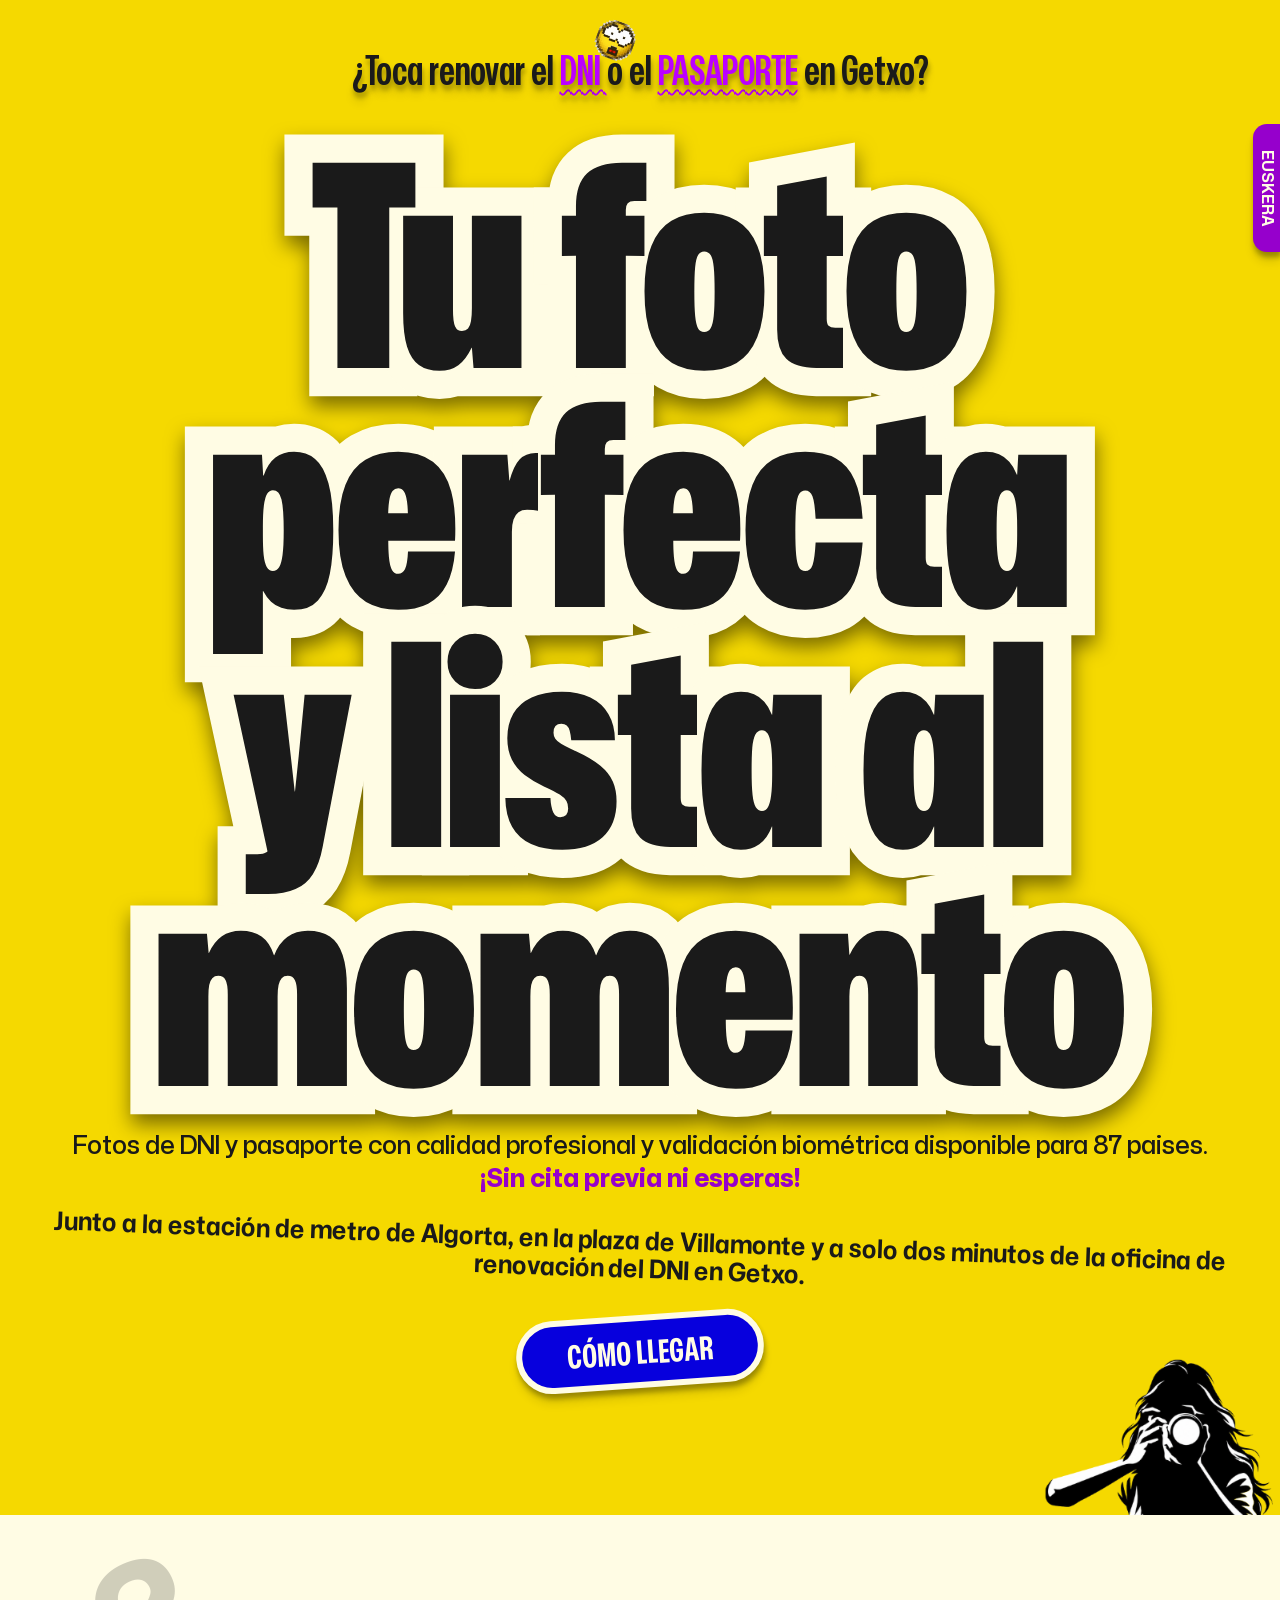
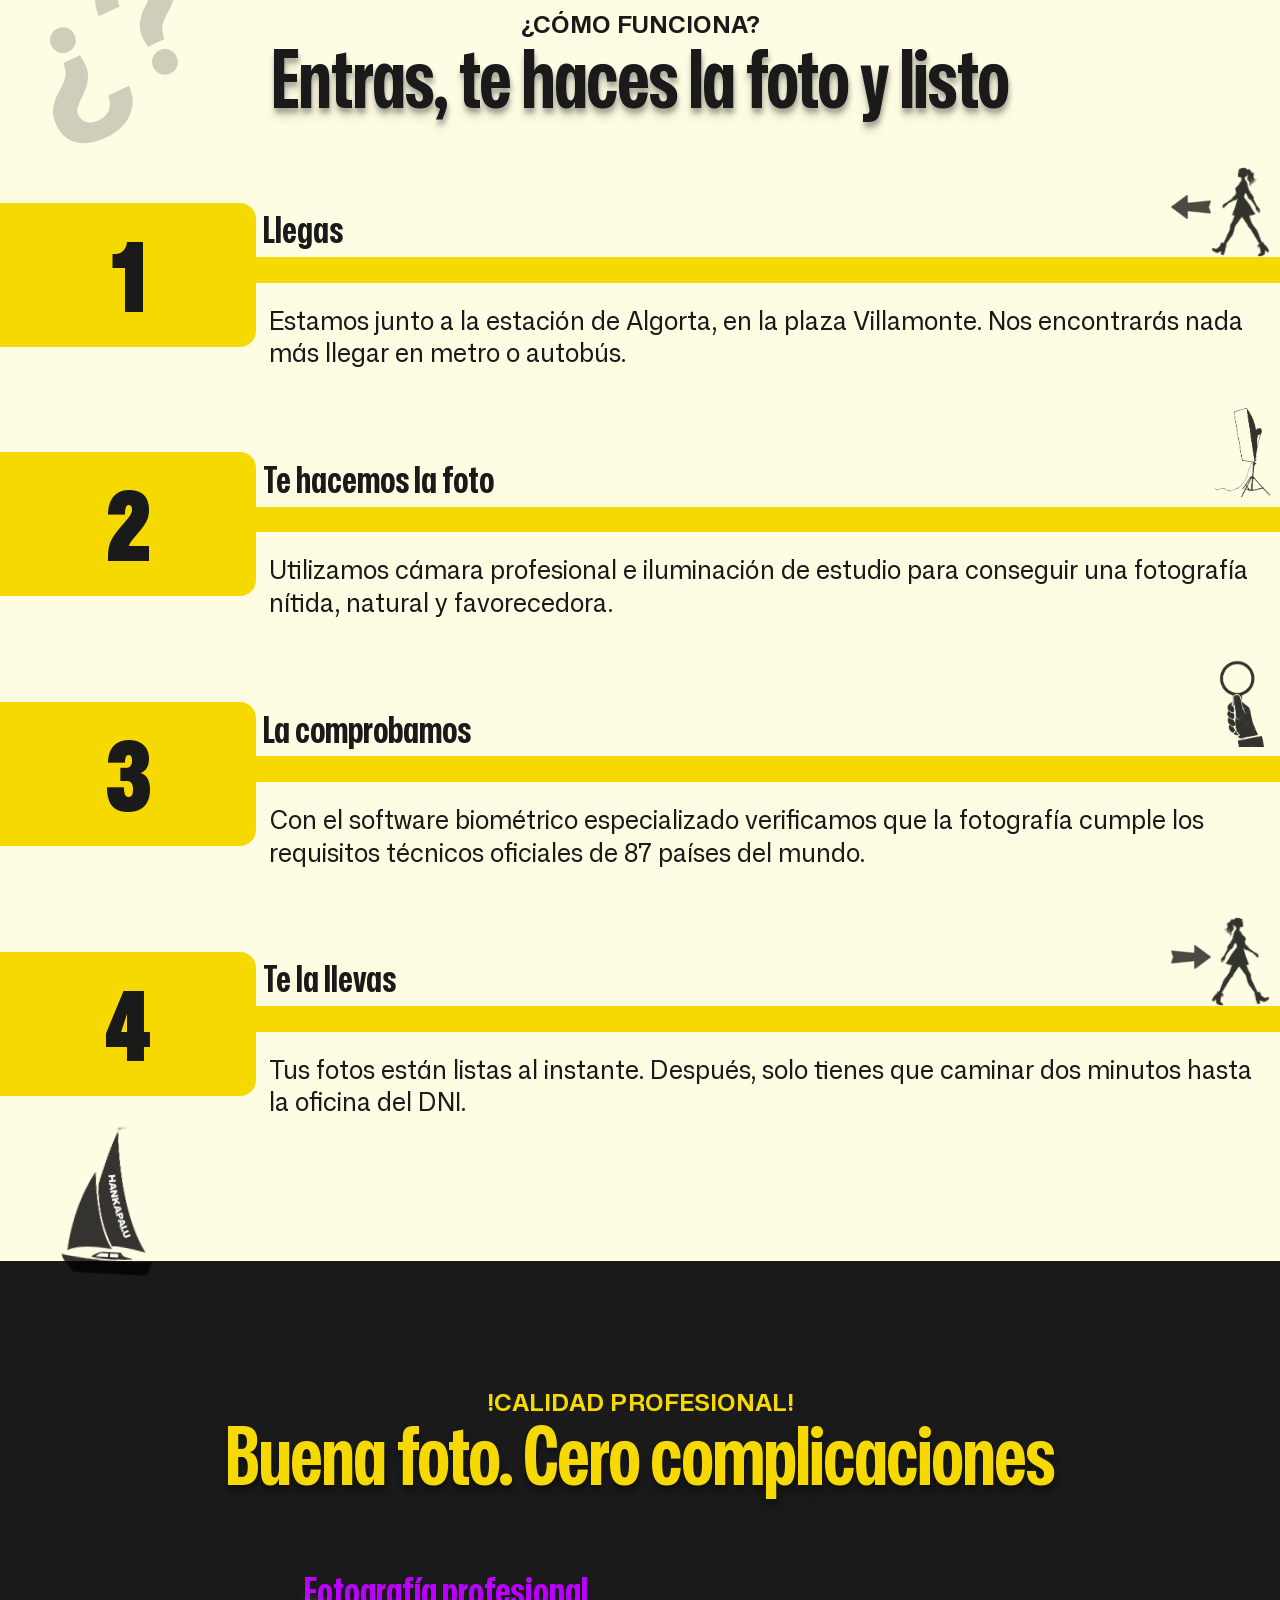
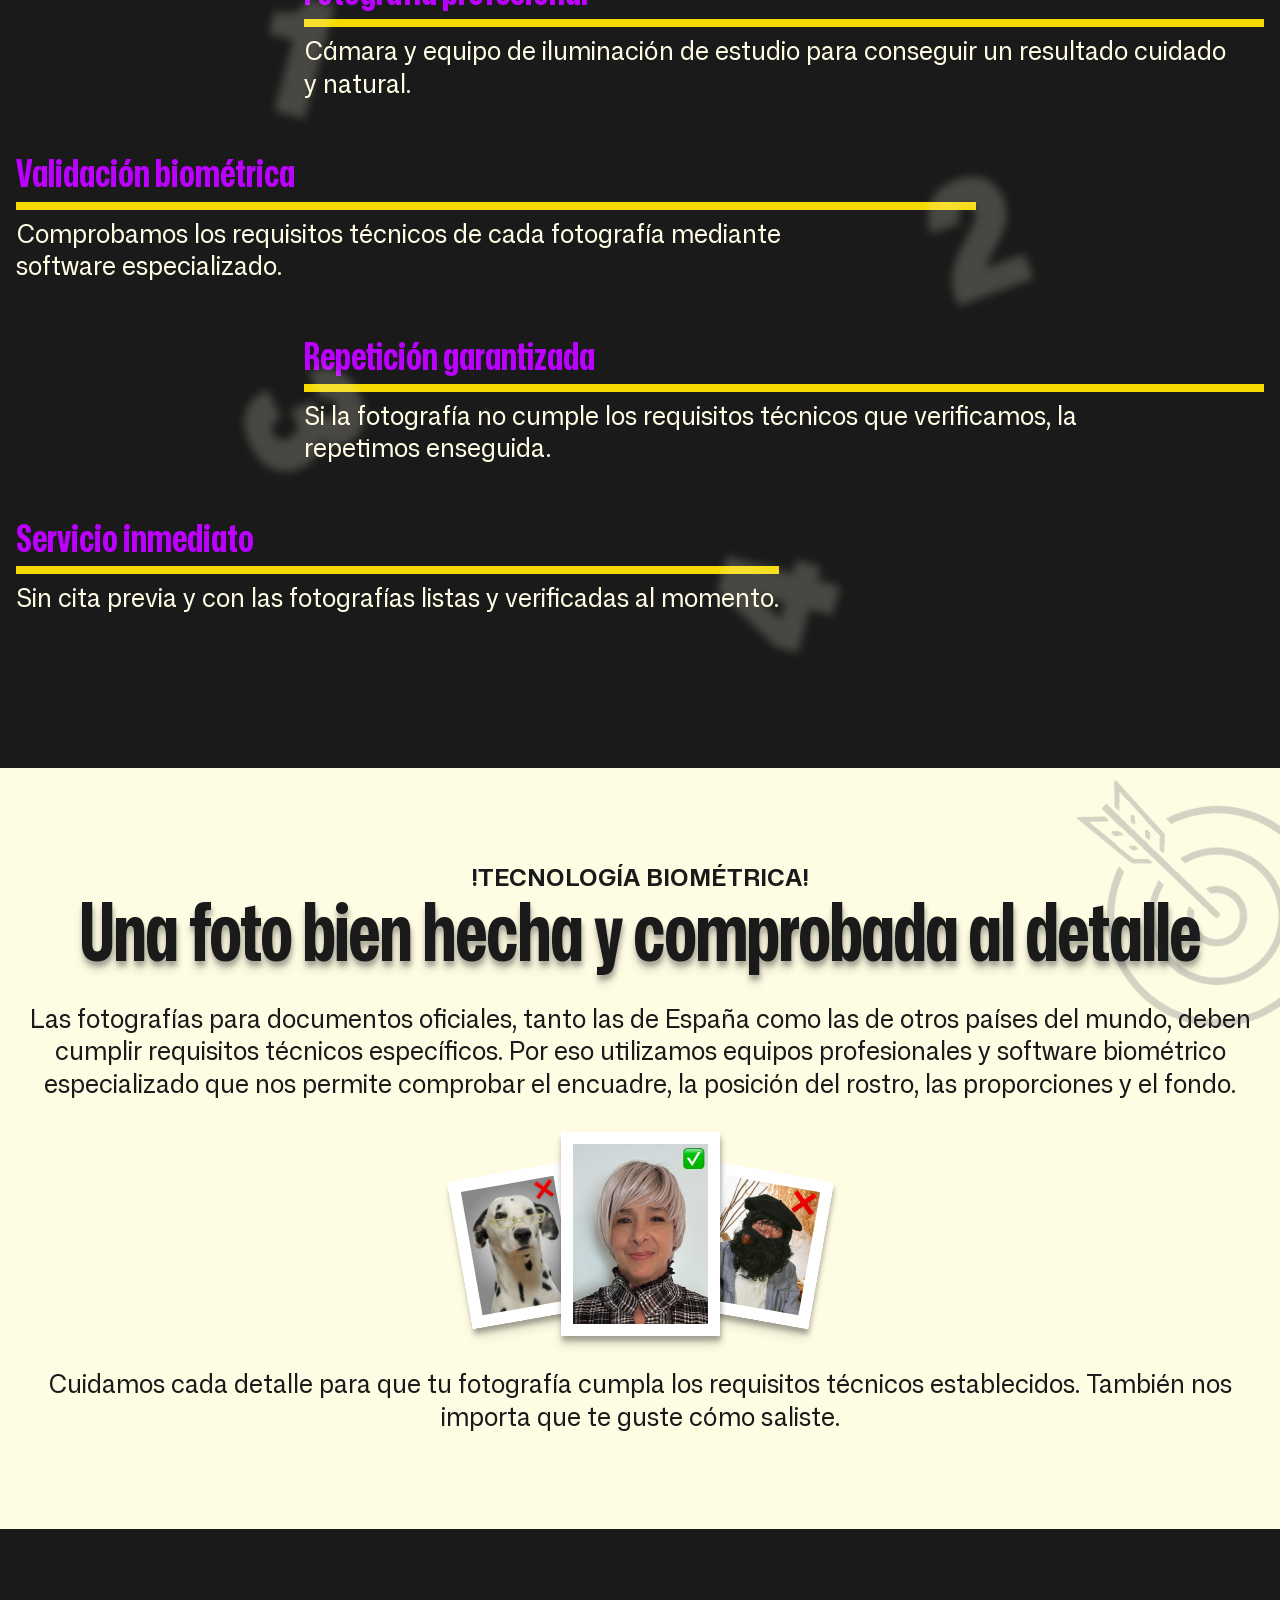
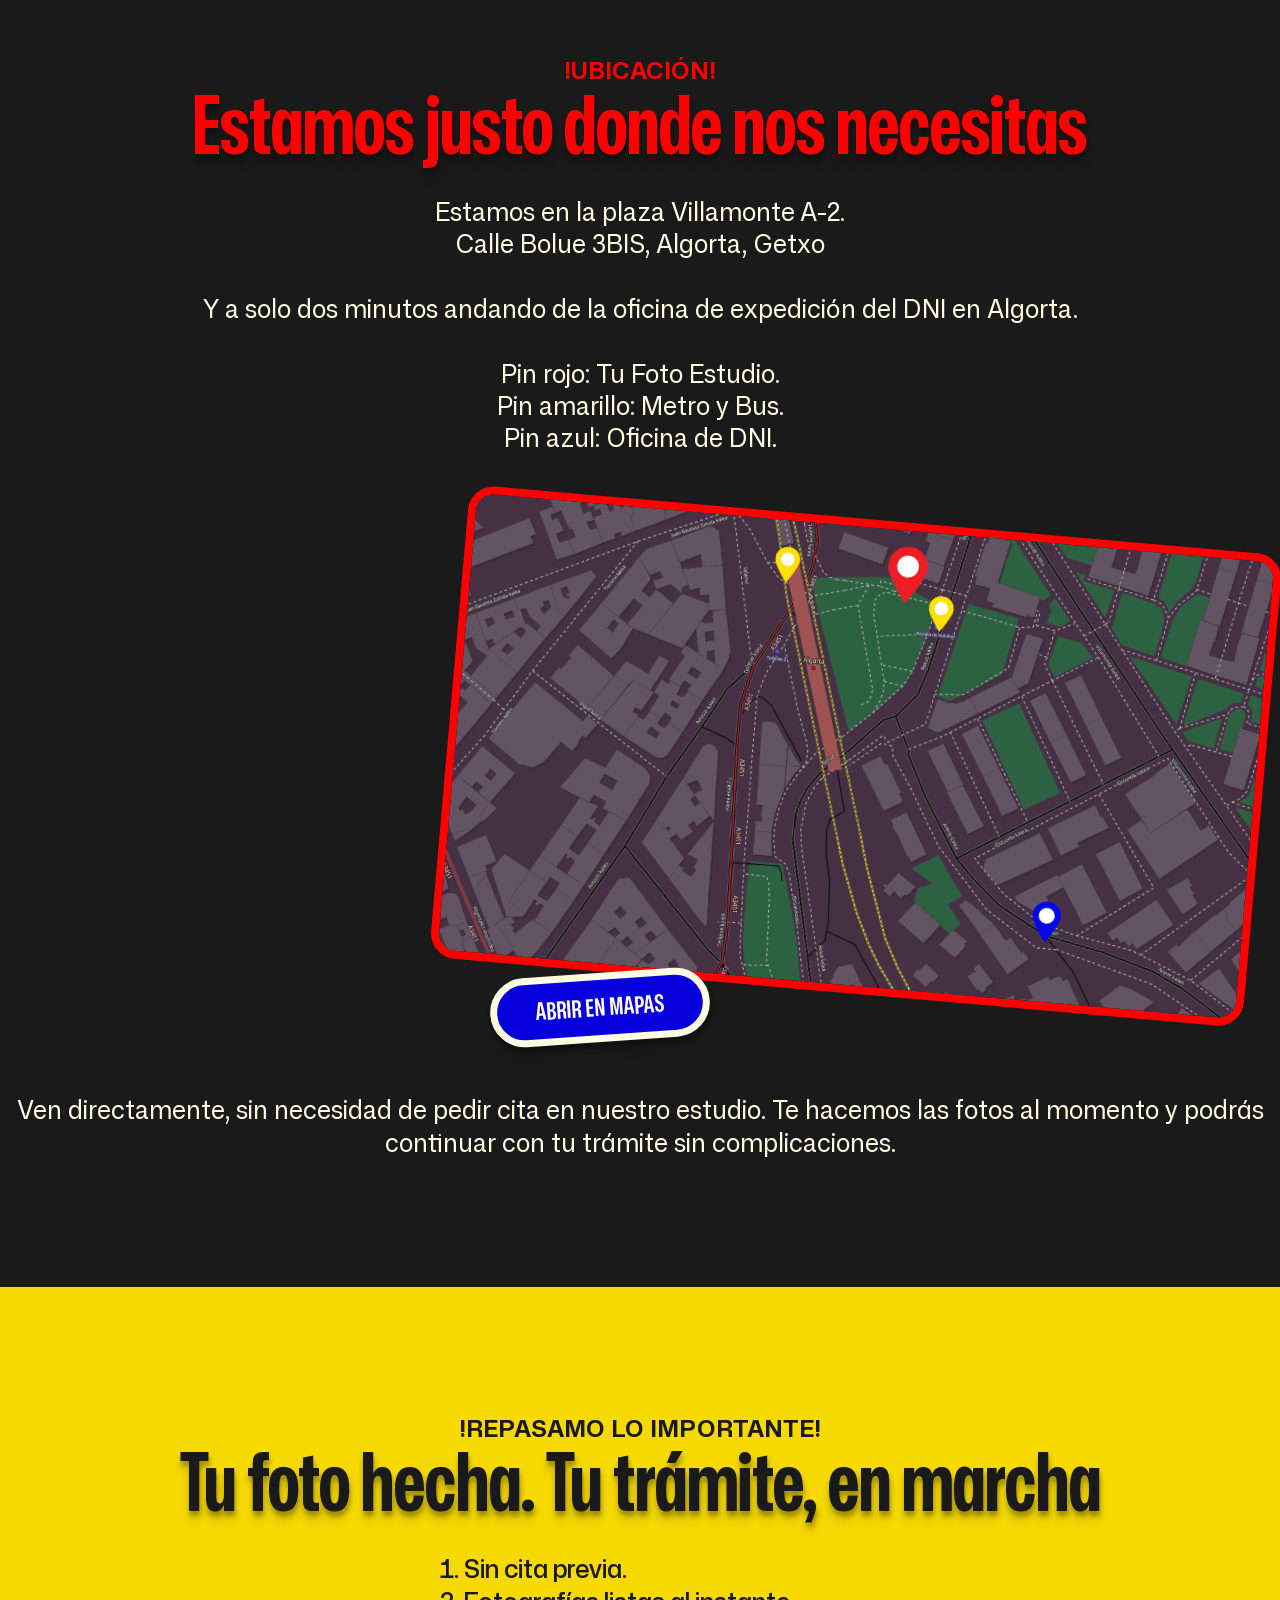
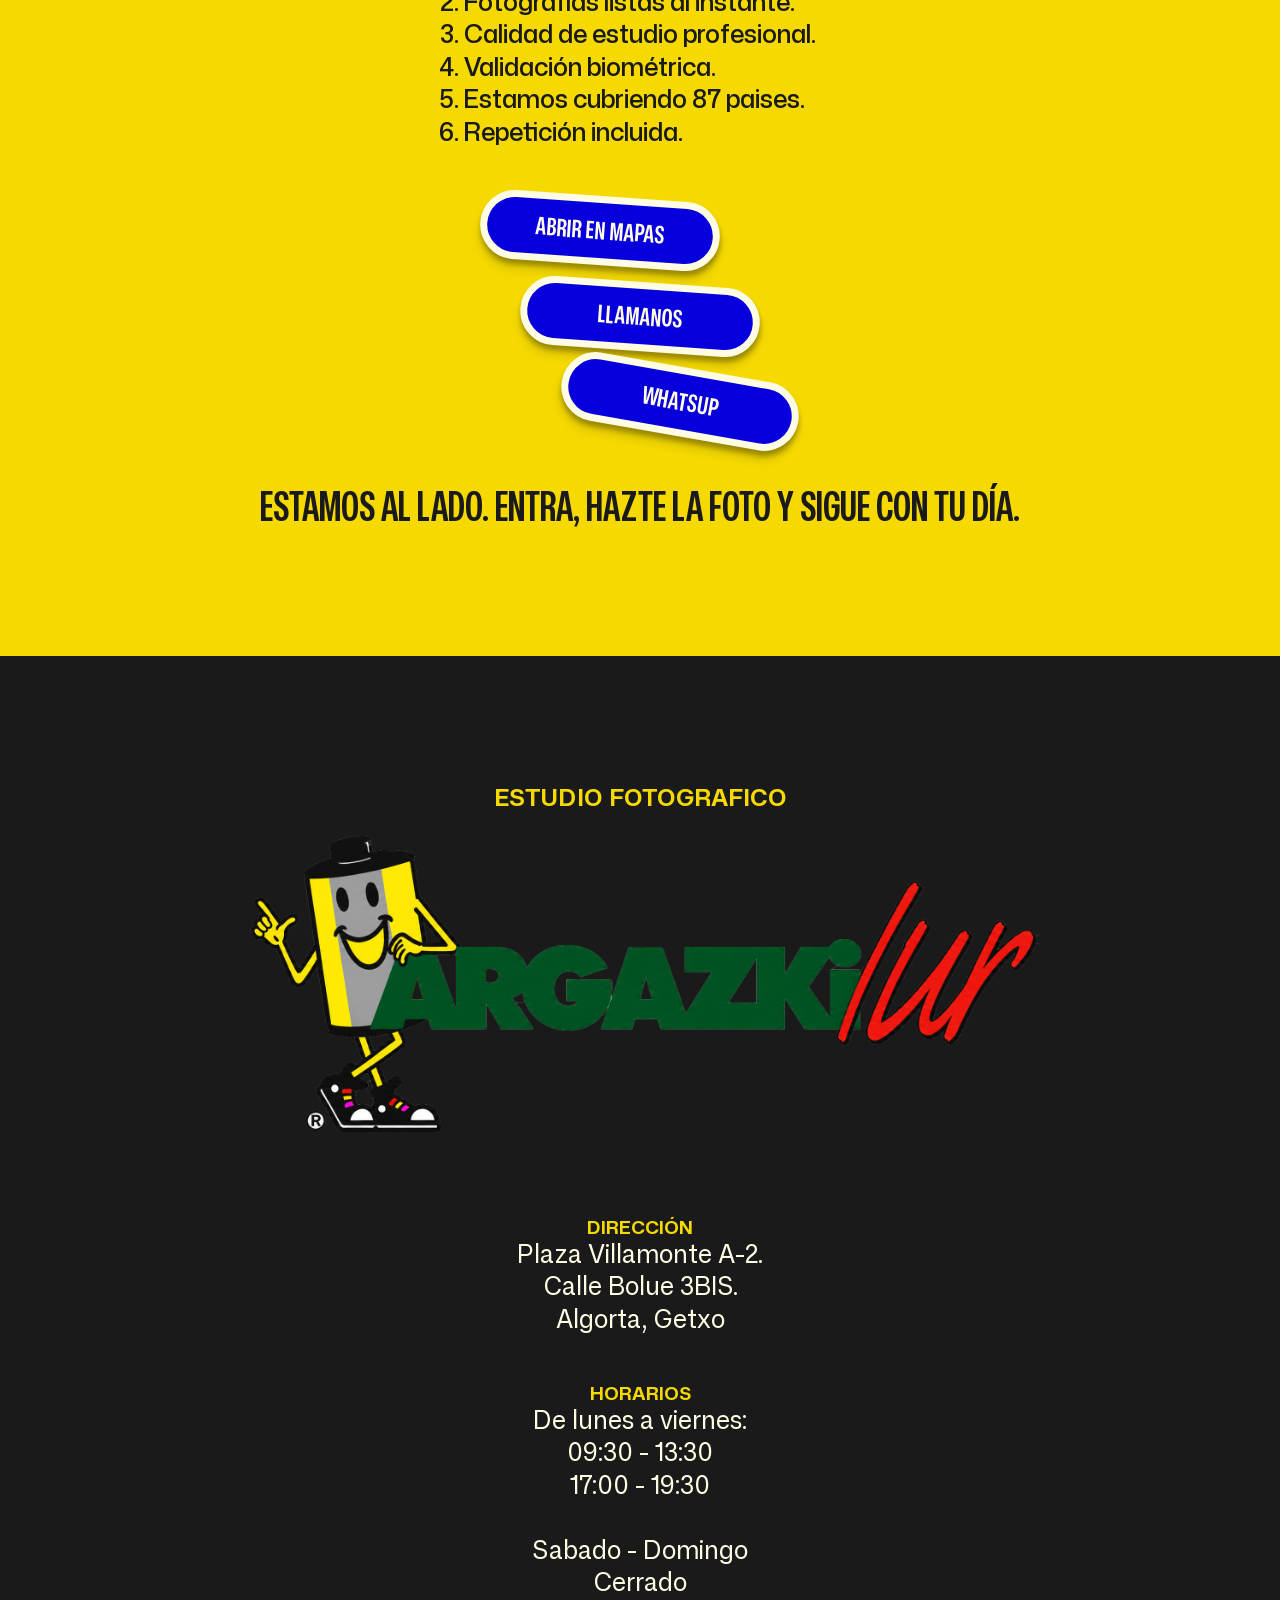
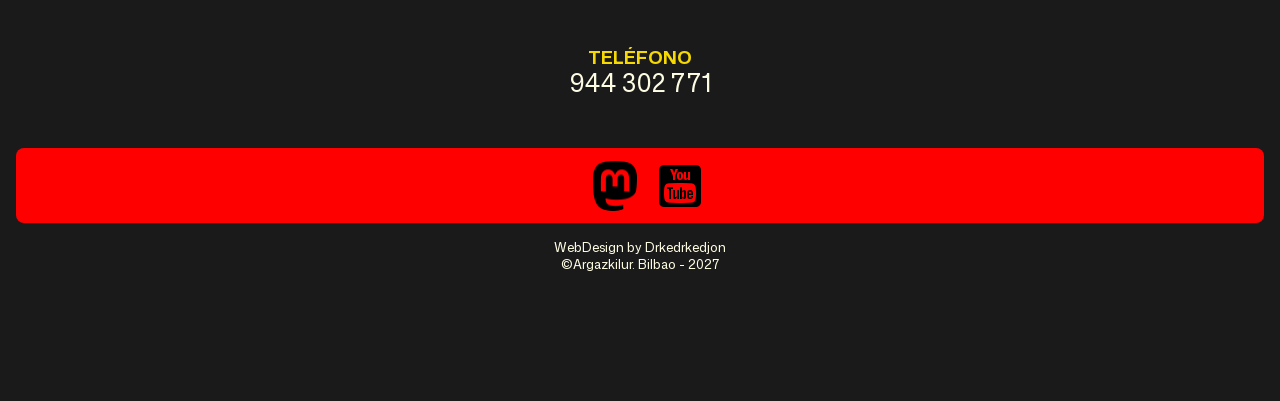
==== index.html @ 49a7636e "Finished mobile version, no to images" ====
<!doctype html>
<html lang="es">
  <head>
    <meta charset="UTF-8" />
    <meta
      name="viewport"
      content="width=device-width, initial-scale=1.0"
    />
    <title>
      ¿Toca renovar el DNI o el pasaporte en Getxo? Fotos de calidad profesional
      y validacion biométrica para mas de 70 paises en el estudio Argazkilur en
      la plaza de Villamonte, Algorta.
    </title>
    <link
      rel="stylesheet"
      href="./styles/styles.css"
    />
    <link
      rel="preload"
      href="./assets/fonts/MonaSansVF[wdth,wght,opsz,ital].woff2"
      as="font"
      type="font/woff2"
      crossorigin
    />
  </head>
  <body>
    <main>
      <section class="hero">
        <img
          class="hero-fotograf"
          src="./assets/images/fotografa.png"
          alt=""
        />
        <p class="hero-pretitle">
          ¿Toca renovar el
          <span
            >DNI
            <img
              src="./assets/images/emoji-transparent.gif"
              class="emoji-transparent"
              alt=""
          /></span>
          o el <span>PASAPORTE</span> en Getxo?
        </p>
        <span class="hero-lang">Euskera</span>
        <h1 class="hero-title">Tu foto perfecta y lista al momento</h1>
        <p class="hero-subtitle">
          Fotos de DNI y pasaporte con calidad profesional y validación
          biométrica disponible para 87 paises. <br />
          <span>¡Sin cita previa ni esperas! </span>
        </p>
        <p class="hero-ubicacion">
          Junto a la estación de metro de Algorta, en la plaza de Villamonte y a
          solo dos minutos de la oficina de renovación del DNI en Getxo.
        </p>
        <button class="hero-call">CÓMO LLEGAR</button>
      </section>

      <section class="como-funciona">
        <span class="bckg-img">¿?</span>
        <h2>¿CÓMO FUNCIONA?</h2>
        <span class="pitch">Entras, te haces la foto y listo</span>
        <div class="como-funciona-card">
          <div class="cfc-fondo-amarillo"></div>
          <span class="cfc-number">1</span>
          <div class="upper-title">
            <h3 class="cfc-title">Llegas</h3>
            <div class="cfc-image-container">
              <img
                loading="lazy"
                src="./assets/images/arrow-in.png"
                alt=""
                class="cfc-sombra-1"
              />
              <img
                loading="lazy"
                src="./assets/images/wolk-in.png"
                alt=""
                class="cfc-sombra-2"
              />
            </div>
          </div>
          <div class="barra-horisontal"></div>
          <p class="cfc-parafo">
            Estamos junto a la estación de Algorta, en la plaza Villamonte. Nos
            encontrarás nada más llegar en metro o autobús.
          </p>
        </div>
        <div class="como-funciona-card">
          <div class="cfc-fondo-amarillo"></div>
          <span class="cfc-number">2</span>
          <div class="upper-title">
            <h3 class="cfc-title">Te hacemos la foto</h3>

            <img
              loading="lazy"
              src="./assets/images/flash.png"
              alt=""
              class="cfc-sombra-2"
            />
          </div>
          <div class="barra-horisontal"></div>
          <p class="cfc-parafo">
            Utilizamos cámara profesional e iluminación de estudio para
            conseguir una fotografía nítida, natural y favorecedora.
          </p>
        </div>
        <div class="como-funciona-card">
          <div class="cfc-fondo-amarillo"></div>
          <span class="cfc-number">3</span>
          <div class="upper-title">
            <h3 class="cfc-title">La comprobamos</h3>

            <img
              loading="lazy"
              src="./assets/images/lupa.png"
              alt=""
              class="cfc-sombra-2"
            />
          </div>
          <div class="barra-horisontal"></div>
          <p class="cfc-parafo">
            Con el software biométrico especializado verificamos que la
            fotografía cumple los requisitos técnicos oficiales de 87 países del
            mundo.
          </p>
        </div>
        <div class="como-funciona-card">
          <div class="cfc-fondo-amarillo"></div>
          <span class="cfc-number">4</span>
          <div class="upper-title">
            <h3 class="cfc-title">Te la llevas</h3>
            <div class="cfc-image-container">
              <img
                loading="lazy"
                src="./assets/images/arrow-out.png"
                alt=""
                class="cfc-sombra-1"
              />
              <img
                loading="lazy"
                src="./assets/images/wolk-out.png"
                alt=""
                class="cfc-sombra-2"
              />
            </div>
          </div>
          <div class="barra-horisontal"></div>
          <p class="cfc-parafo">
            Tus fotos están listas al instante. Después, solo tienes que caminar
            dos minutos hasta la oficina del DNI.
          </p>
        </div>
        <img
          loading="lazy"
          class="barco"
          src="./assets/images/barco-hankapalu.png"
          alt=""
        />
      </section>

      <section class="calidad-pro">
        <h2>!CALIDAD PROFESIONAL!</h2>
        <span class="pitch">Buena foto. Cero complicaciones</span>
        <div class="calidad-card uno">
          <span class="calidad-card-number uno">1</span>
          <h3>Fotografía profesional</h3>
          <div class="linea-amarilla"></div>
          <p>
            Cámara y equipo de iluminación de estudio para conseguir un
            resultado cuidado y natural.
          </p>
        </div>
        <div class="calidad-card dos">
          <span class="calidad-card-number dos">2</span>
          <h3>Validación biométrica</h3>
          <div class="linea-amarilla"></div>
          <p>
            Comprobamos los requisitos técnicos de cada fotografía mediante
            software especializado.
          </p>
        </div>
        <div class="calidad-card tres">
          <span class="calidad-card-number tres">3</span>
          <h3>Repetición garantizada</h3>
          <div class="linea-amarilla"></div>
          <p>
            Si la fotografía no cumple los requisitos técnicos que verificamos,
            la repetimos enseguida.
          </p>
        </div>
        <div class="calidad-card cuatro">
          <span class="calidad-card-number cuatro">4</span>
          <h3>Servicio inmediato</h3>
          <div class="linea-amarilla"></div>
          <p>
            Sin cita previa y con las fotografías listas y verificadas al
            momento.
          </p>
        </div>
      </section>

      <section class="biometria">
        <img
          loading="lazy"
          src="./assets/images/diana.png"
          alt=""
          class="diana"
        />
        <h2>!TECNOLOGÍA BIOMÉTRICA!</h2>
        <span class="pitch">Una foto bien hecha y comprobada al detalle</span>
        <p>
          Las fotografías para documentos oficiales, tanto las de España como
          las de otros países del mundo, deben cumplir requisitos técnicos
          específicos. Por eso utilizamos equipos profesionales y software
          biométrico especializado que nos permite comprobar el encuadre, la
          posición del rostro, las proporciones y el fondo.
        </p>
        <div class="images">
          <img
            loading="lazy"
            src="./assets/images/zur-verdad.jpg"
            alt=""
            class="zur"
          />
          <img
            loading="lazy"
            src="./assets/images/popo.jpg"
            alt=""
            class="popo"
          />
          <img
            loading="lazy"
            src="./assets/images/olentzero.jpg"
            alt=""
            class="olentzero"
          />
        </div>
        <p>
          Cuidamos cada detalle para que tu fotografía cumpla los requisitos
          técnicos establecidos. También nos importa que te guste cómo saliste.
        </p>
      </section>

      <section class="ubicacion">
        <img
          loading="lazy"
          src="./assets/images/pin-mapa.png"
          alt=""
          class="pin-mapa"
        />
        <h2>!UBICACIÓN!</h2>
        <span class="pitch">Estamos justo donde nos necesitas</span>
        <p>
          Estamos en la plaza Villamonte&nbsp;A-2. <br />
          Calle Bolue 3BIS, Algorta, Getxo <br /><br />
          Y a solo dos minutos andando de la oficina de expedición del DNI en
          Algorta.
        </p>
        <p class="pin-shit">
          Pin rojo: Tu Foto Estudio. <br />
          Pin amarillo: Metro y Bus. <br />
          Pin azul: Oficina de DNI.
        </p>
        <img
          loading="lazy"
          class="mapa-osm"
          src="./assets/images/mapa-openstreet.png"
          alt=""
        />
        <button class="action-btn-ubicacion">ABRIR EN MAPAS</button>
        <p>
          Ven directamente, sin necesidad de pedir cita en nuestro estudio. Te
          hacemos las fotos al momento y podrás continuar con tu trámite sin
          complicaciones.
        </p>
      </section>

      <section class="resume">
        <h2>!REPASAMO LO IMPORTANTE!</h2>
        <span class="pitch">Tu foto hecha. Tu trámite, en marcha</span>
        <ol class="repasamos-lista">
          <li>Sin cita previa.</li>
          <li>Fotografías listas al instante.</li>
          <li>Calidad de estudio profesional.</li>
          <li>Validación biométrica.</li>
          <li>Estamos cubriendo 87 paises.</li>
          <li>Repetición incluida.</li>
        </ol>
        <button class="action-btn-resume">ABRIR EN MAPAS</button
        ><button class="action-btn-resume">LLAMANOS</button
        ><button class="action-btn-resume">WHATSUP</button>
        <h2 class="pitch-resume">
          Estamos al lado. Entra, hazte la foto y sigue con tu día.
        </h2>
      </section>

      <footer class="footer">
        <h2>ESTUDIO FOTOGRAFICO</h2>
        <img
          loading="lazy"
          class="footer-logo"
          src="./assets/images/logo-old-new.png"
          alt=""
        />
        <h3>DIRECCIÓN</h3>
        <p>
          Plaza Villamonte A-2. <br />
          Calle Bolue 3BIS.<br />
          Algorta, Getxo
        </p>
        <h3>HORARIOS</h3>
        <p>
          De lunes a viernes:<br />
          09:30 - 13:30<br />
          17:00 - 19:30<br />
          <br />
          Sabado - Domingo<br />
          Cerrado
        </p>
        <h3>TELÉFONO</h3>
        <p>944 302 771</p>
        <div class="separator-rojo">
          <img
            loading="lazy"
            src="./assets/images/tiktok.png"
            alt=""
          />
          <img
            loading="lazy"
            src="./assets/images/mtdn.png"
            alt=""
          />
          <img
            loading="lazy"
            src="./assets/images/yt.png"
            alt=""
          />
        </div>
        <p>
          WebDesign by Drkedrkedjon <br />
          ©Argazkilur. Bilbao - 2027
        </p>
      </footer>
    </main>
  </body>
</html>
---- styles/styles.css ----
@import url("./reset.css");
@import url("./colors.css");
@import url("./fonts.css");

:root {
  --padding-block-big: 8rem;
  --padding-block-small: 6rem;
  --padding-inline-big: 2rem;
  --padding-inline-small: 1rem;
}

body {
  color: var(--negro);
  background-color: var(--blanco);
  overflow-x: hidden;
}

/* HERO SECTION START */

.hero {
  position: relative;
  display: grid;
  grid-template-columns: 30px auto 30px;
  column-gap: 0.2rem;
  background-color: var(--amarillo);
  text-align: center;
  clip-path: var(--wavy-bottom);
  /* padding-inline: var(--padding-inline-small); */
}


.hero-pretitle {
  grid-column: 2/3;
  font-size: 2.5rem;
  line-height: 1.1;
  margin: 3rem 0 2rem;
  text-shadow: var(--text-shadow-headers);
  font-variation-settings:
    "wght" 600,
    "wdth" 75,
    "opsz" 100;

  & span {
    position: relative;
    color: var(--purpura);
    text-decoration: underline wavy 0.05em;
    text-underline-offset: 0.1em;
  }

  & .emoji-transparent {
    position: absolute;
    top: -0.7em;
    left: 0.8em;
    transform: rotate(20deg) scale(140%);
  }
}


.hero-lang {
  grid-column: 3/4;
  grid-row: 2/3;
  writing-mode: vertical-rl;
  align-self: start;
  justify-self: end;
  border-radius: 14px 0 0 14px;
  box-shadow: var(--box-shadow);
  background-color: var(--purpura-oscura);
  color: var(--blanco);
  padding-left: 0.2em;
  padding-inline: 1.6em;
  text-transform: uppercase;
  overflow: hidden;
  font-variation-settings:
    "wght" 700,
    "wdth" 100,
    "opsz" 10;
}

.hero-title {
  grid-column: 2/3;
  font-size: 22vw;
  line-height: 0.85;
  font-variation-settings:
    "wght" 900,
    "wdth" 75,
    "opsz" 100;
  paint-order: stroke fill;
  -webkit-text-stroke: 0.20em var(--blanco);
  filter: drop-shadow(1px 10px 10px rgba(0, 0, 0, 0.5));
  margin: 1rem 0 2rem;
}

.hero-subtitle {
  grid-column: 2/3;
  /* font-size: 1.4rem; */
  line-height: 1.3;
  font-variation-settings:
    "wght" 500,
    "wdth" 100,
    "opsz" 100;

  & span {
    color: var(--purpura-oscura);
    font-variation-settings:
      "wght" 800,
      "wdth" 100,
      "opsz" 100;
  }
}

.hero-ubicacion {
  grid-column: 2/3;
  font-size: 1.6rem;
  line-height: 1.1;
  margin-block: 2rem;
  transform: rotate(2deg);
  font-variation-settings:
    "wght" 700,
    "wdth" 95,
    "opsz" 90;
}

.hero-call {
  grid-column: 2/3;
  justify-self: center;
  font-size: 2rem;
  background-color: var(--azul);
  color: var(--blanco);
  padding: 0.4em 1.4em;
  border-radius: 50px;
  border: 0.2em solid var(--blanco);
  box-shadow: var(--box-shadow);
  margin-bottom: 8rem;
  z-index: 1;
  transform: rotate(-4deg);
  font-variation-settings:
    "wght" 700,
    "wdth" 75,
    "opsz" 30;
}

.hero-fotograf {
  position: absolute;
  bottom: 0;
  right: 0;
  width: 15rem;
  overflow: hidden;
}

/* HERO SECTION END */
/* COMO FUNCIONA SECTION START */

.como-funciona {
  position: relative;
  display: flex;
  flex-direction: column;
  background-color: var(--blanco);
  padding-block: var(--padding-block-small);


  & .como-funciona-card:first-of-type {
    margin-top: 2.5rem;
  }

  & .como-funciona-card:last-of-type {
    margin-bottom: 1.5rem;
  }

  & .pitch {
    padding-inline: var(--padding-inline-small);
  }
}

.bckg-img {
  position: absolute;
  font-size: 10rem;
  line-height: 0;
  top: 120px;
  left: 20px;
  opacity: 20%;
  transform: rotate(-25deg);
  font-variation-settings:
    "wght" 700,
    "wdth" 100,
    "opsz" 100;
}

.como-funciona-card {
  display: grid;
  grid-template-columns: 20% auto;
  grid-template-rows: repeat(auto, 5);
  margin-block: 0.5rem;
}

.cfc-fondo-amarillo {
  background-color: var(--amarillo);
  grid-column: 1/2;
  grid-row: 2/5;
  border-top-right-radius: 1em;
  border-bottom-right-radius: 1em;
}

.cfc-number {
  font-size: 6rem;
  grid-column: 1/2;
  grid-row: 2/5;
  align-self: center;
  justify-self: center;
  font-variation-settings:
    "wght" 900,
    "wdth" 75,
    "opsz" 100;
}

.upper-title {
  display: flex;
  grid-column: 2/3;
  grid-row: 1/3;
  justify-content: space-between;
}

.cfc-title {
  font-size: 2.3rem;
  font-variation-settings:
    "wght" 700,
    "wdth" 75,
    "opsz" 100;
  align-self: end;
  padding: 0.2em;
}

.cfc-image-container {
  display: flex;
  align-items: flex-end;
}

.cfc-sombra-1 {
  max-width: 2.5rem;
  align-self: center;
  opacity: 80%;
}

.cfc-sombra-2 {
  max-height: 5.6rem;
  margin-right: 0.6rem;
  opacity: 80%;
}

.barra-horisontal {
  grid-row: 3/4;
  grid-column: 2/3;
  height: 1.6rem;
  background-color: var(--amarillo);
}

.cfc-parafo {
  grid-column: 2/3;
  grid-row: 4/6;
  padding: 0.5em;
  text-box-trim: trim-both;
  text-box-edge: cap alphabetic;
}

.barco {
  position: absolute;
  bottom: -14px;
  left: 5vw;
  opacity: 80%;
  height: 150px;
  transform: rotate(3deg);
}

/* COMO FUNCIONA SECTION END */
/* CALIDAD PROFESIONAL SECTION START */

.calidad-pro {
  display: flex;
  flex-direction: column;
  background-color: var(--negro);
  clip-path: var(--wavy-both);
  padding-block: var(--padding-block-big);
  padding-inline: var(--padding-inline-small);
  overflow: hidden;

  & h2 {
    color: var(--amarillo);
    text-align: center;
  }

  & .pitch {
    color: var(--amarillo);
    text-align: center;
    text-shadow: var(--text-shadow-headers);
    margin-bottom: 3rem;
  }

  & .uno,
  .tres {
    align-self: flex-end;
  }
}

.calidad-card {
  position: relative;
  display: flex;
  flex-direction: column;
  gap: 0.5em;
  max-width: 75vw;
  width: fit-content;
  margin-block: 1.6rem;

  & .calidad-card-number {
    position: absolute;
    opacity: 20%;
    font-size: 10rem;
    font-variation-settings:
      "wght" 900,
      "wdth" 90,
      "opsz" 100;
    color: var(--blanco);
  }

  & .uno,
  .dos,
  .tres,
  .cuatro {
    line-height: 0.8;
    filter: blur(4px);
    overflow: hidden;
  }

  & .uno {
    left: -40px;
    top: 20px;
    transform: rotate(15deg);
  }

  & .dos {
    right: -40px;
    top: 20px;
    transform: rotate(-20deg);
  }

  & .tres {
    left: -40px;
    top: 20px;
    transform: rotate(65deg);
  }

  & .cuatro {
    right: -40px;
    top: 20px;
    transform: rotate(-75deg);
  }

  & h3 {
    color: var(--purpura);
    font-size: 2.4rem;
    font-variation-settings: "wght" 700,
      "wdth" 75,
      "opsz" 100;
  }

  & .linea-amarilla {
    height: 0.5rem;
    background-color: var(--amarillo);
  }

  & p {
    color: var(--blanco);
  }
}

/* CALIDAD PROFESIONAL SECTION END */
/* BIOMETRIA SECTION START */

.biometria {
  position: relative;
  display: flex;
  flex-direction: column;
  background-color: var(--blanco);
  text-align: center;
  padding-block: var(--padding-block-small);
  padding-inline: var(--padding-inline-small);
  overflow: hidden;

  & p:first-of-type {
    margin-top: 2rem;
  }

  & .diana {
    position: absolute;
    top: 10px;
    right: -50px;
    max-width: 16rem;
    opacity: 20%;
    transform: scaleX(-1);
  }
}

.images {
  display: flex;
  margin-block: 2rem;
  align-items: end;
  justify-content: center;
  position: relative;

  & img {
    box-sizing: content-box;
    border: 12px solid white;
    box-shadow: var(--box-shadow);
  }

  & .zur {
    max-height: 125px;
    z-index: 8;
    margin-bottom: 1rem;
    transform: translate(16px) rotate(-10deg);
  }

  & .popo {
    max-height: 180px;
    z-index: 10;
  }

  & .olentzero {
    max-height: 125px;
    z-index: 9;
    margin-bottom: 1rem;
    transform: translate(-16px) rotate(10deg);
  }
}

/* BIOMETRIA SECTION END */
/* UBICACION SECTION START */

.ubicacion {
  position: relative;
  display: flex;
  flex-direction: column;
  background-color: var(--negro);
  clip-path: var(--wavy-both);
  color: var(--blanco);
  padding-block: var(--padding-block-big);
  padding-inline: var(--padding-inline-small);

  & .pin-mapa {
    position: absolute;
    max-width: 70vw;
    opacity: 20%;
    top: 40px;
    left: 20px;
    z-index: -1;
  }

  & .pitch,
  h2 {
    color: var(--rojo);
  }

  & .mapa-osm {
    margin-top: 4rem;
    max-width: 85vw;
    align-self: end;
    border: 0.5rem solid var(--rojo);
    border-radius: 1.6rem;
    rotate: 5deg;
  }

  & .action-btn-ubicacion {
    align-self: center;
    font-size: 1.5rem;
    background-color: var(--azul);
    color: var(--blanco);
    padding: 0.6em 1.6em;
    border-radius: 50px;
    border: 0.3em solid var(--blanco);
    box-shadow: var(--box-shadow);
    transform: rotate(-4deg);
    translate: -40px -20px;
    font-variation-settings:
      "wght" 600,
      "wdth" 75,
      "opsz" 30;
  }

  & p {
    margin-top: 2rem;
    text-align: center;
  }

  & .pin-shit {
    margin-top: 2rem;
  }
}

/* UBICACION SECTION END */
/* RESUME SECTION START */

.resume {
  padding-inline: var(--padding-inline-small);
  display: flex;
  flex-direction: column;
  background-color: var(--amarillo);
  clip-path: var(--wavy-both);
  padding-block: var(--padding-block-big);

  & .repasamos-lista {
    max-width: 80vw;
    align-self: center;
    margin-block: 2rem;
    padding-left: 0;
    font-variation-settings:
      "wght" 500,
      "wdth" 100,
      "opsz" 80;
  }

  & .action-btn-resume {
    align-self: center;
    font-size: 1.5rem;
    background-color: var(--azul);
    color: var(--blanco);
    padding: 0.6em 2em;
    border-radius: 50px;
    border: 0.3em solid var(--blanco);
    box-shadow: var(--box-shadow);
    margin-top: 1rem;
    min-width: 15rem;
    transform: rotate(4deg);
    translate: -40px;
    font-variation-settings:
      "wght" 600,
      "wdth" 75,
      "opsz" 30;
  }

  & .action-btn-resume:nth-of-type(2) {
    translate: 0px;
  }

  & .action-btn-resume:nth-of-type(3) {
    translate: 40px;
    rotate: 6deg;
  }

  & .pitch-resume {
    margin-top: 3rem;
    font-size: 2.5rem;
    font-variation-settings:
      "wght" 600,
      "wdth" 75,
      "opsz" 70;
  }
}

/* RESUME SECTION END */
/* FOOTER SECTION START */

.footer {
  display: flex;
  flex-direction: column;
  align-items: center;
  background-color: var(--negro);
  clip-path: var(--wavy-top);
  padding-block: var(--padding-block-big);
  padding-inline: var(--padding-inline-small);
  text-align: center;

  & h2 {
    color: var(--amarillo);
  }

  & h3 {
    color: var(--amarillo);
    margin-top: 3rem;
  }

  & p {
    color: var(--blanco);
  }

  & .separator-rojo {
    width: 100%;
    background-color: var(--rojo);
    margin-top: 3rem;
    border-radius: 8px;
    padding: 0.8rem 2rem;
    display: flex;
    gap: 1rem;
    justify-content: center;
  }

  & p:last-of-type {
    margin-top: 1rem;
    font-size: 0.8rem;
    line-height: 1.3;
  }
}

/* FOOTER SECTION END */
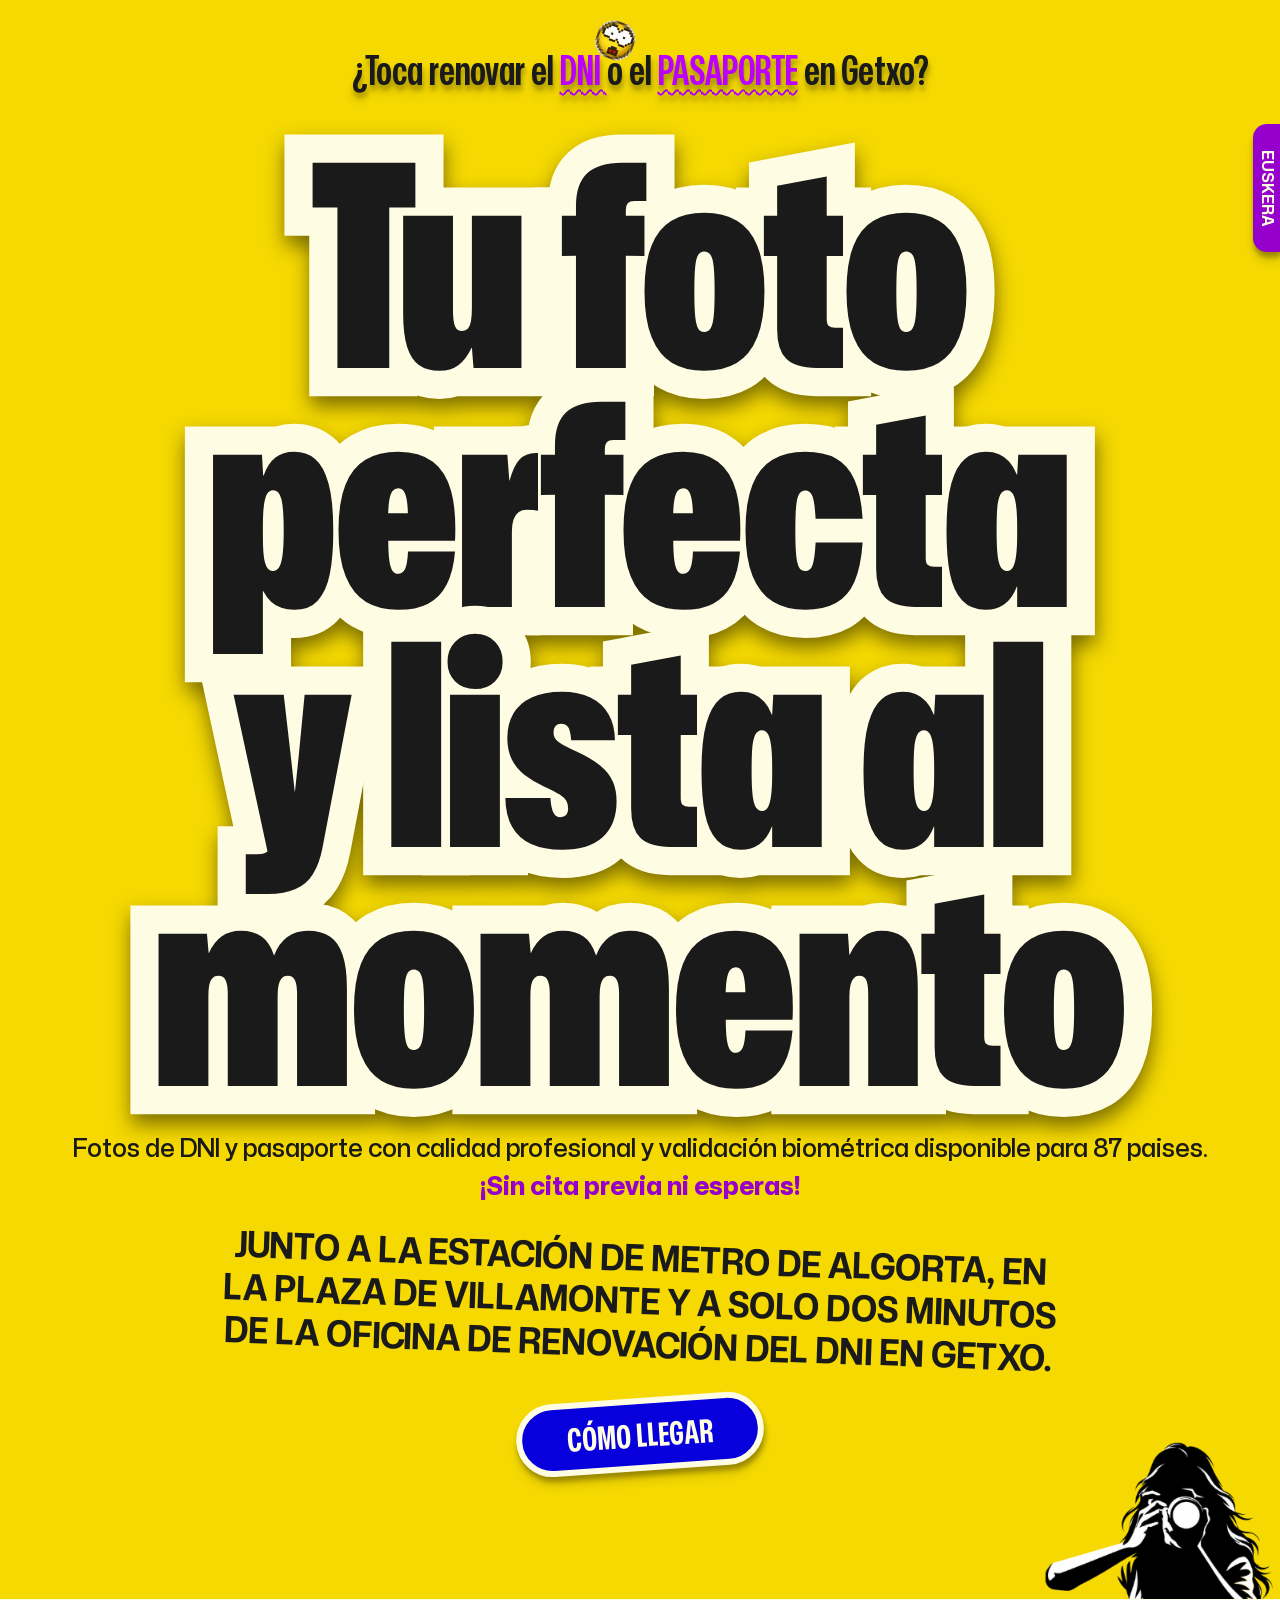
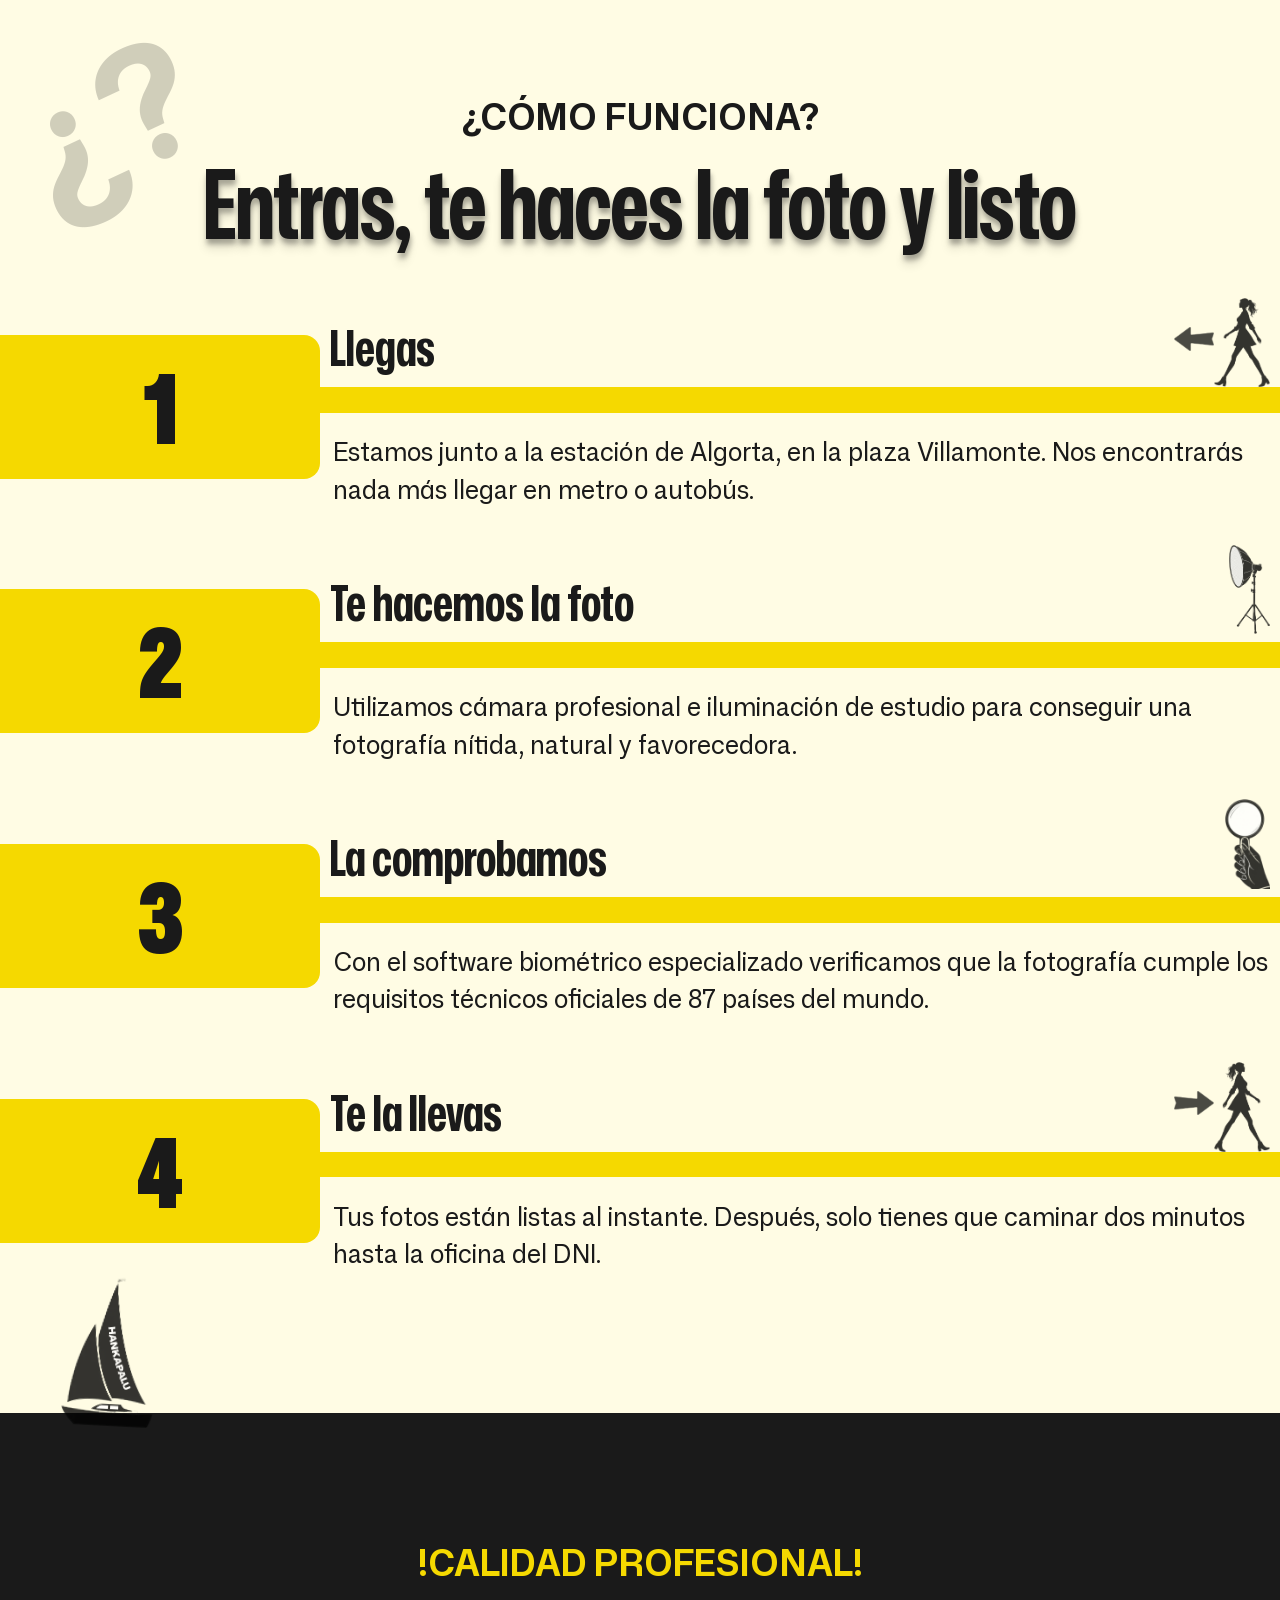
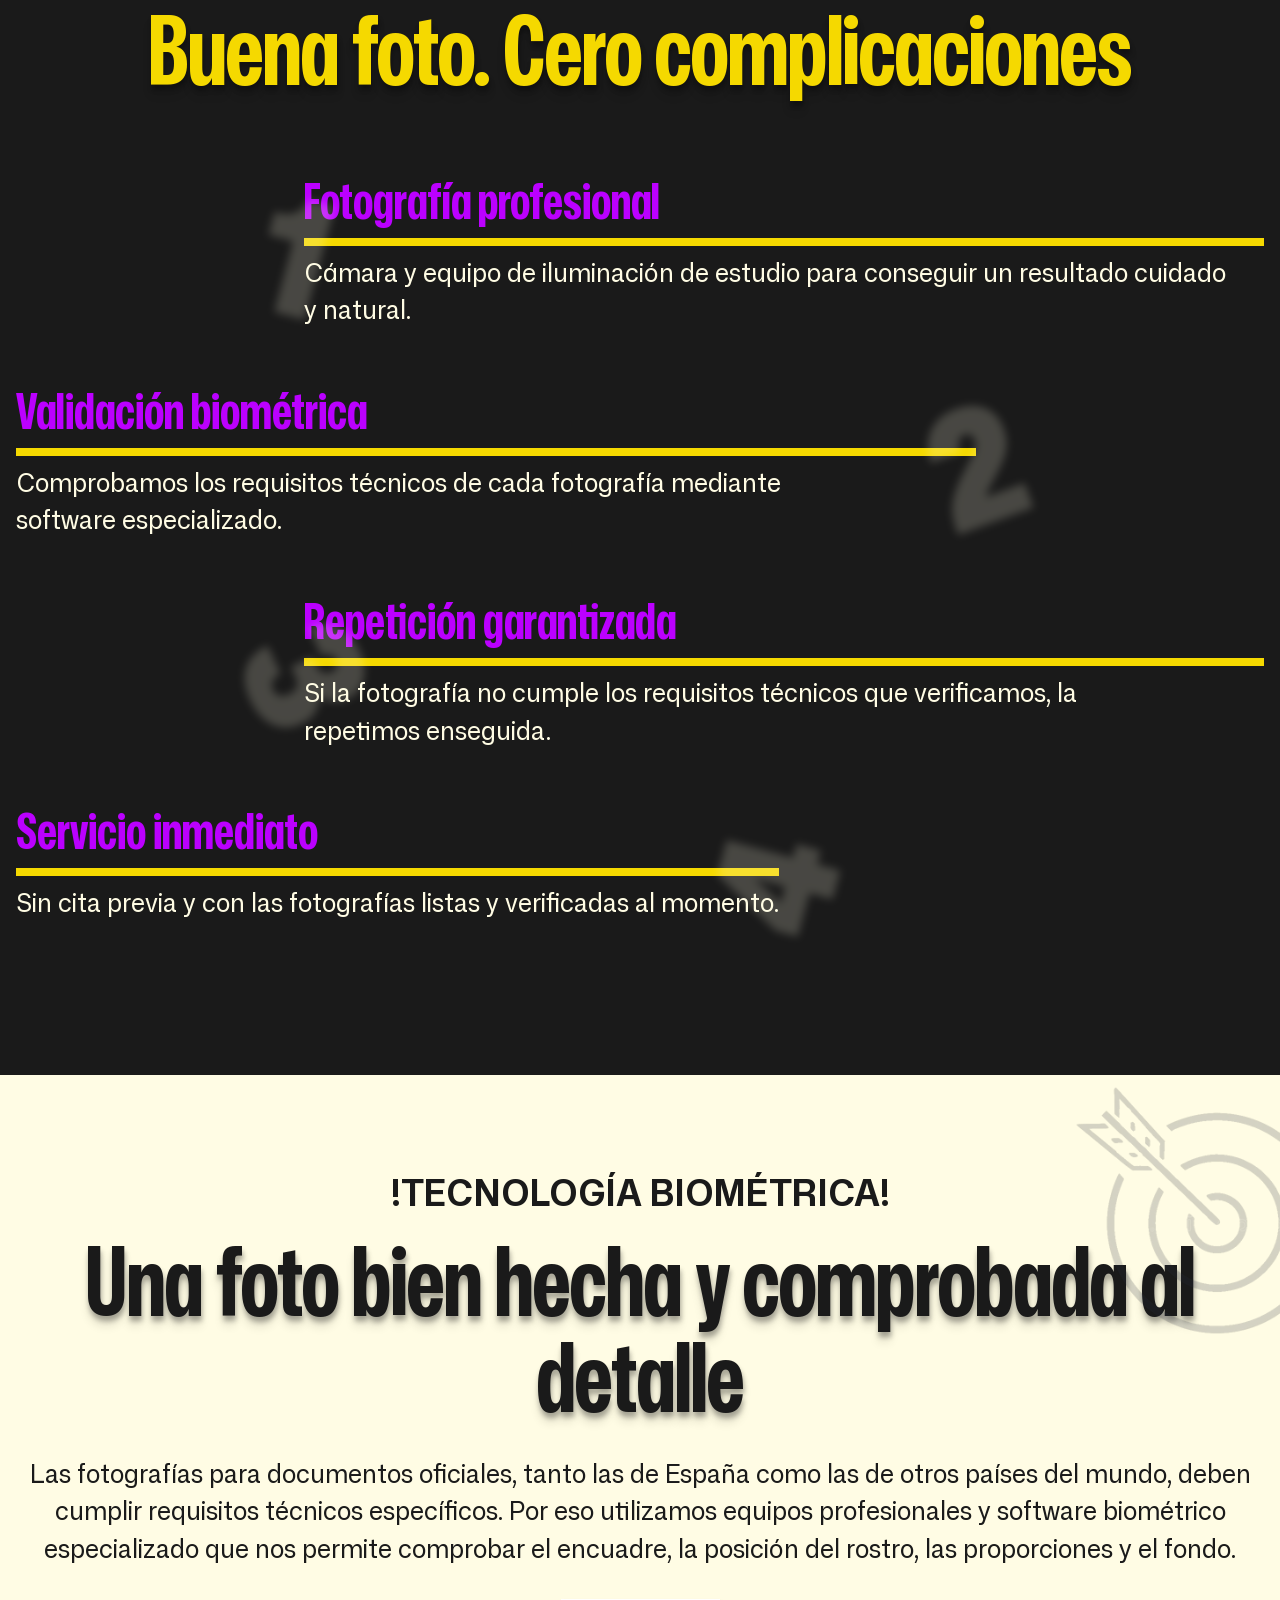
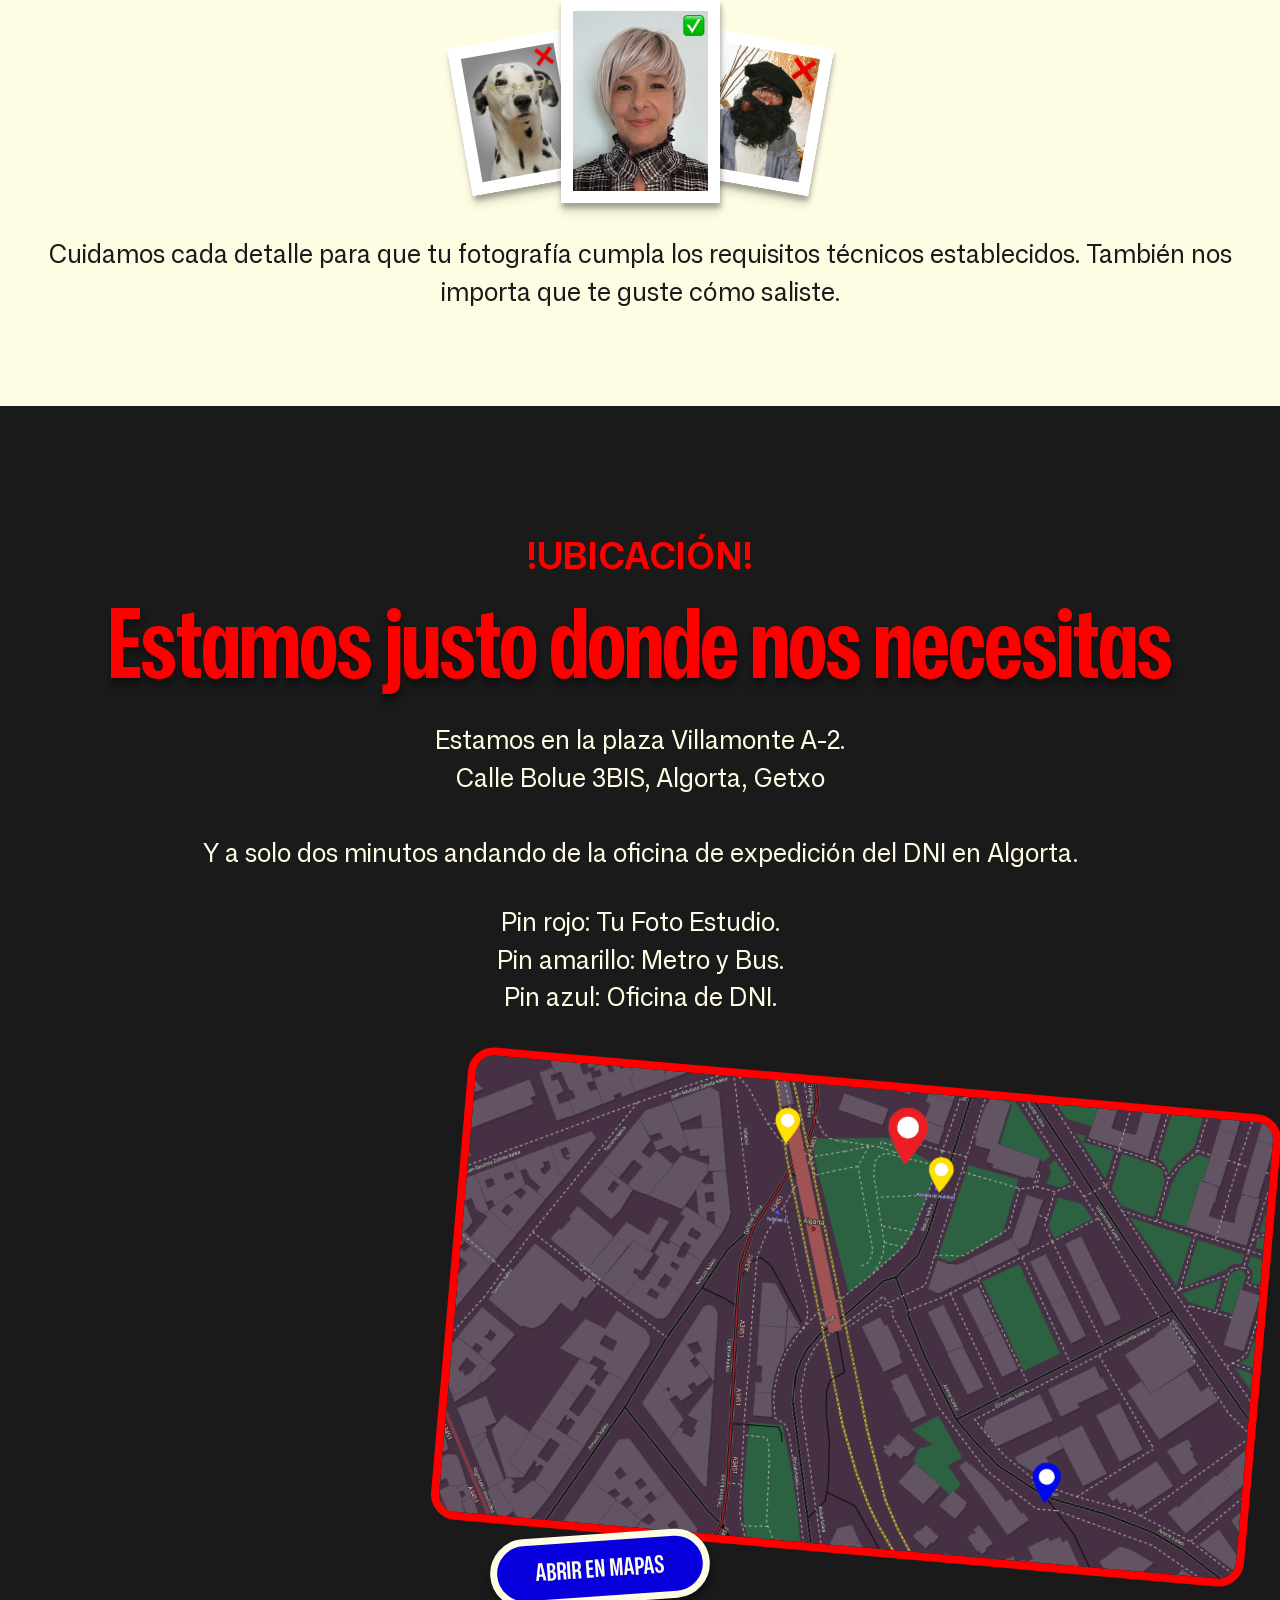
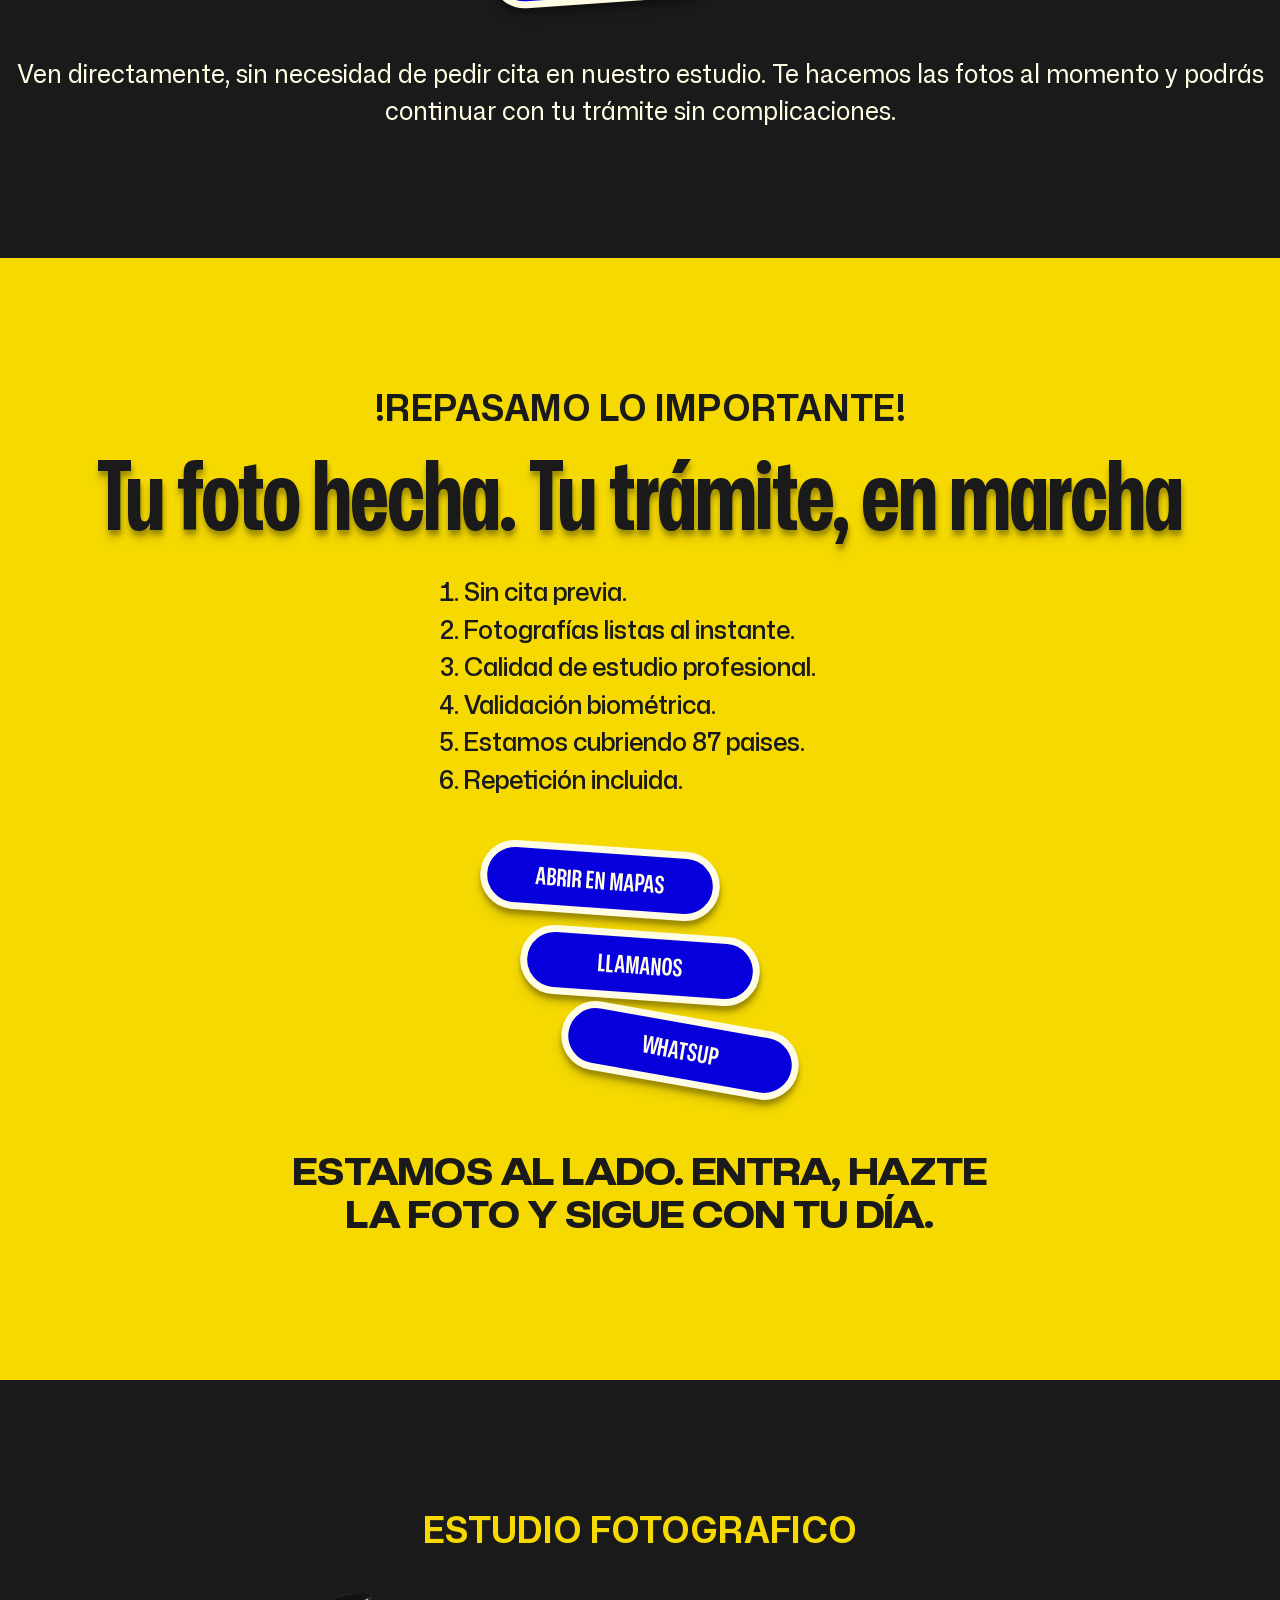
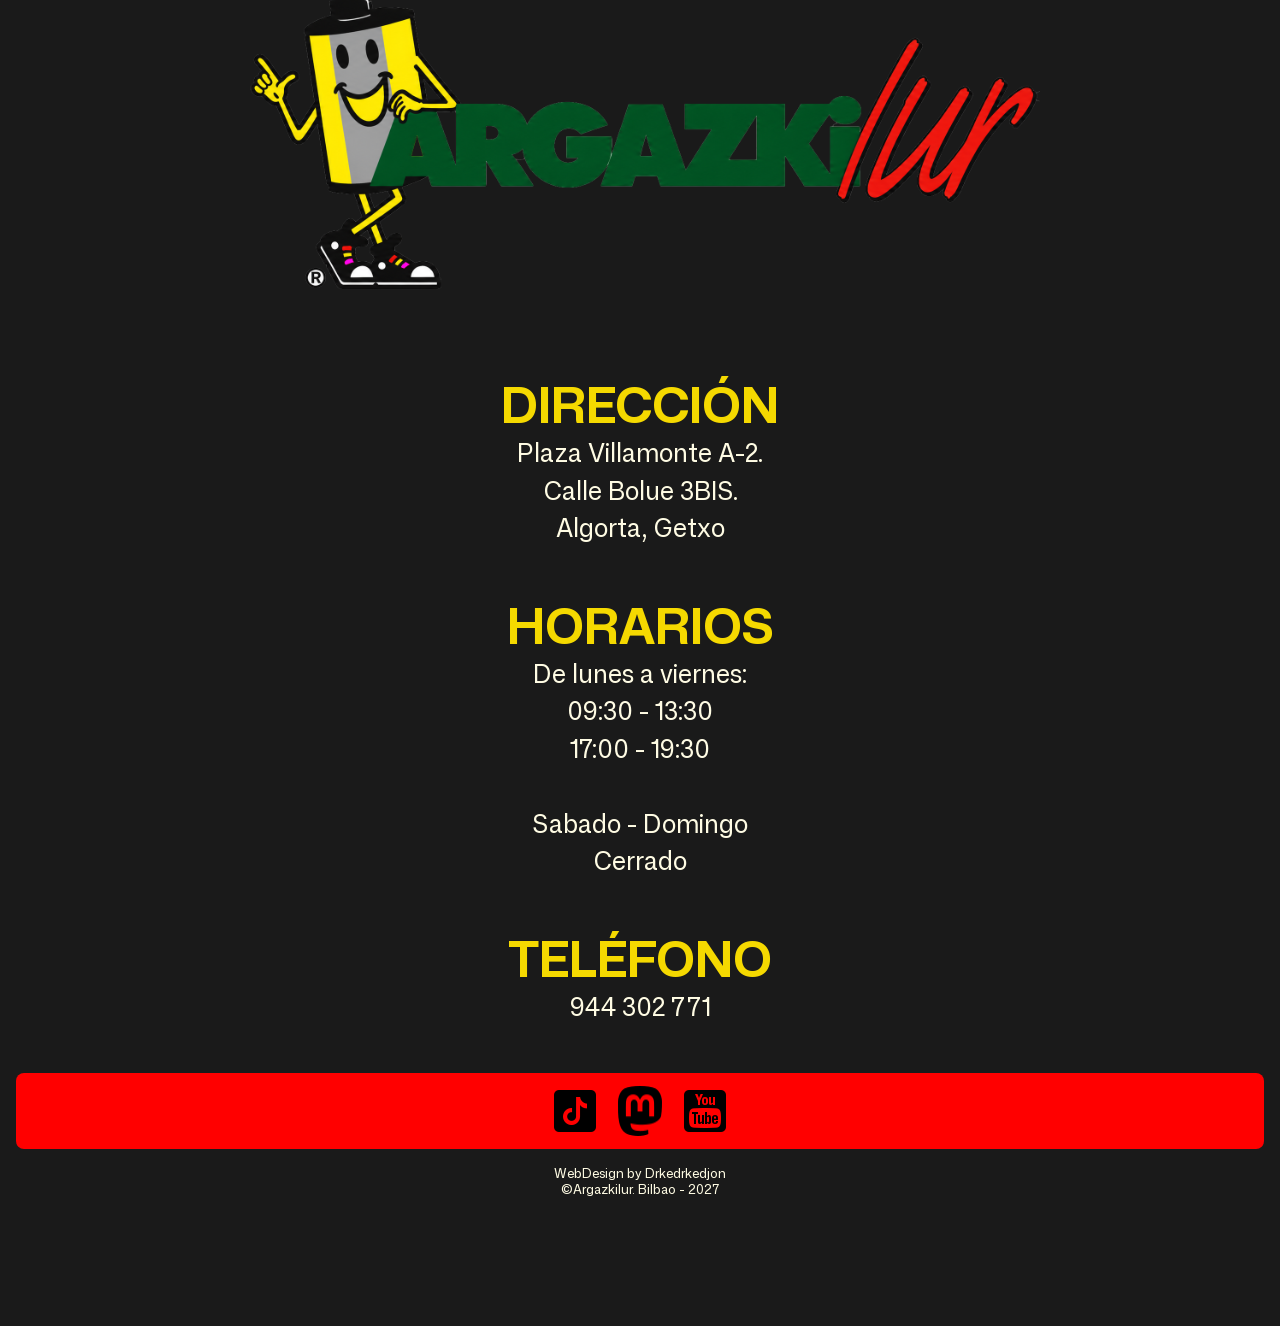
==== commit a8c9e288: "Images fase, before responsive one" ====
--- a/index.html
+++ b/index.html
@@ -49,10 +49,10 @@
           biométrica disponible para 87 paises. <br />
           <span>¡Sin cita previa ni esperas! </span>
         </p>
-        <p class="hero-ubicacion">
+        <h2 class="hero-ubicacion">
           Junto a la estación de metro de Algorta, en la plaza de Villamonte y a
           solo dos minutos de la oficina de renovación del DNI en Getxo.
-        </p>
+        </h2>
         <button class="hero-call">CÓMO LLEGAR</button>
       </section>
 
--- a/styles/styles.css
+++ b/styles/styles.css
@@ -93,7 +93,7 @@
 .hero-subtitle {
   grid-column: 2/3;
   /* font-size: 1.4rem; */
-  line-height: 1.3;
+  /* line-height: 1.3; */
   font-variation-settings:
     "wght" 500,
     "wdth" 100,
@@ -110,8 +110,8 @@
 
 .hero-ubicacion {
   grid-column: 2/3;
-  font-size: 1.6rem;
-  line-height: 1.1;
+  /* font-size: 1.6rem;
+  line-height: 1.1; */
   margin-block: 2rem;
   transform: rotate(2deg);
   font-variation-settings:
@@ -187,7 +187,7 @@
 
 .como-funciona-card {
   display: grid;
-  grid-template-columns: 20% auto;
+  grid-template-columns: minmax(0%, 25%) auto;
   grid-template-rows: repeat(auto, 5);
   margin-block: 0.5rem;
 }
@@ -220,7 +220,7 @@
 }
 
 .cfc-title {
-  font-size: 2.3rem;
+  /* font-size: 2.3rem; */
   font-variation-settings:
     "wght" 700,
     "wdth" 75,
@@ -355,8 +355,9 @@
 
   & h3 {
     color: var(--purpura);
-    font-size: 2.4rem;
-    font-variation-settings: "wght" 700,
+    /* font-size: 2.4rem; */
+    font-variation-settings:
+      "wght" 700,
       "wdth" 75,
       "opsz" 100;
   }
@@ -545,12 +546,12 @@
   }
 
   & .pitch-resume {
-    margin-top: 3rem;
-    font-size: 2.5rem;
+    margin-top: 4rem;
+    /* font-size: 2.5rem; */
     font-variation-settings:
-      "wght" 600,
-      "wdth" 75,
-      "opsz" 70;
+      "wght" 800,
+      "wdth" 125,
+      "opsz" 100;
   }
 }
 
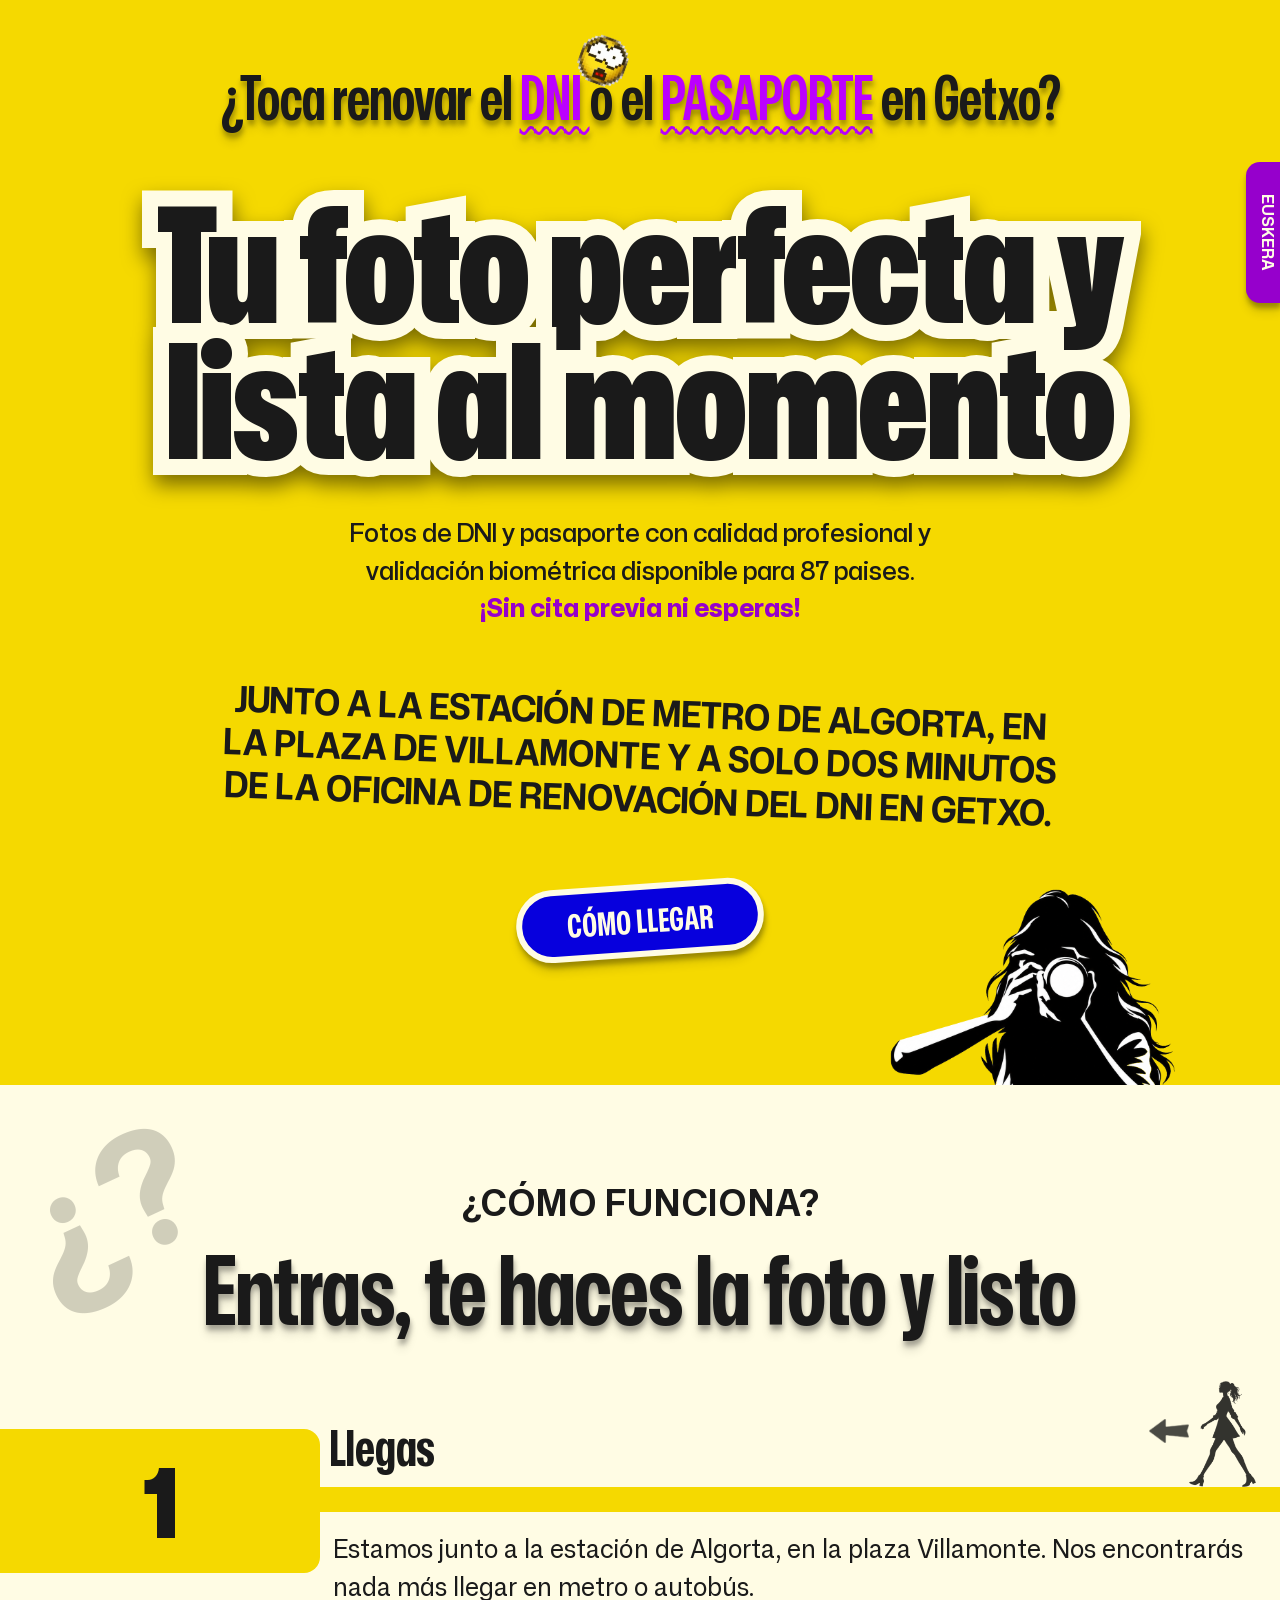
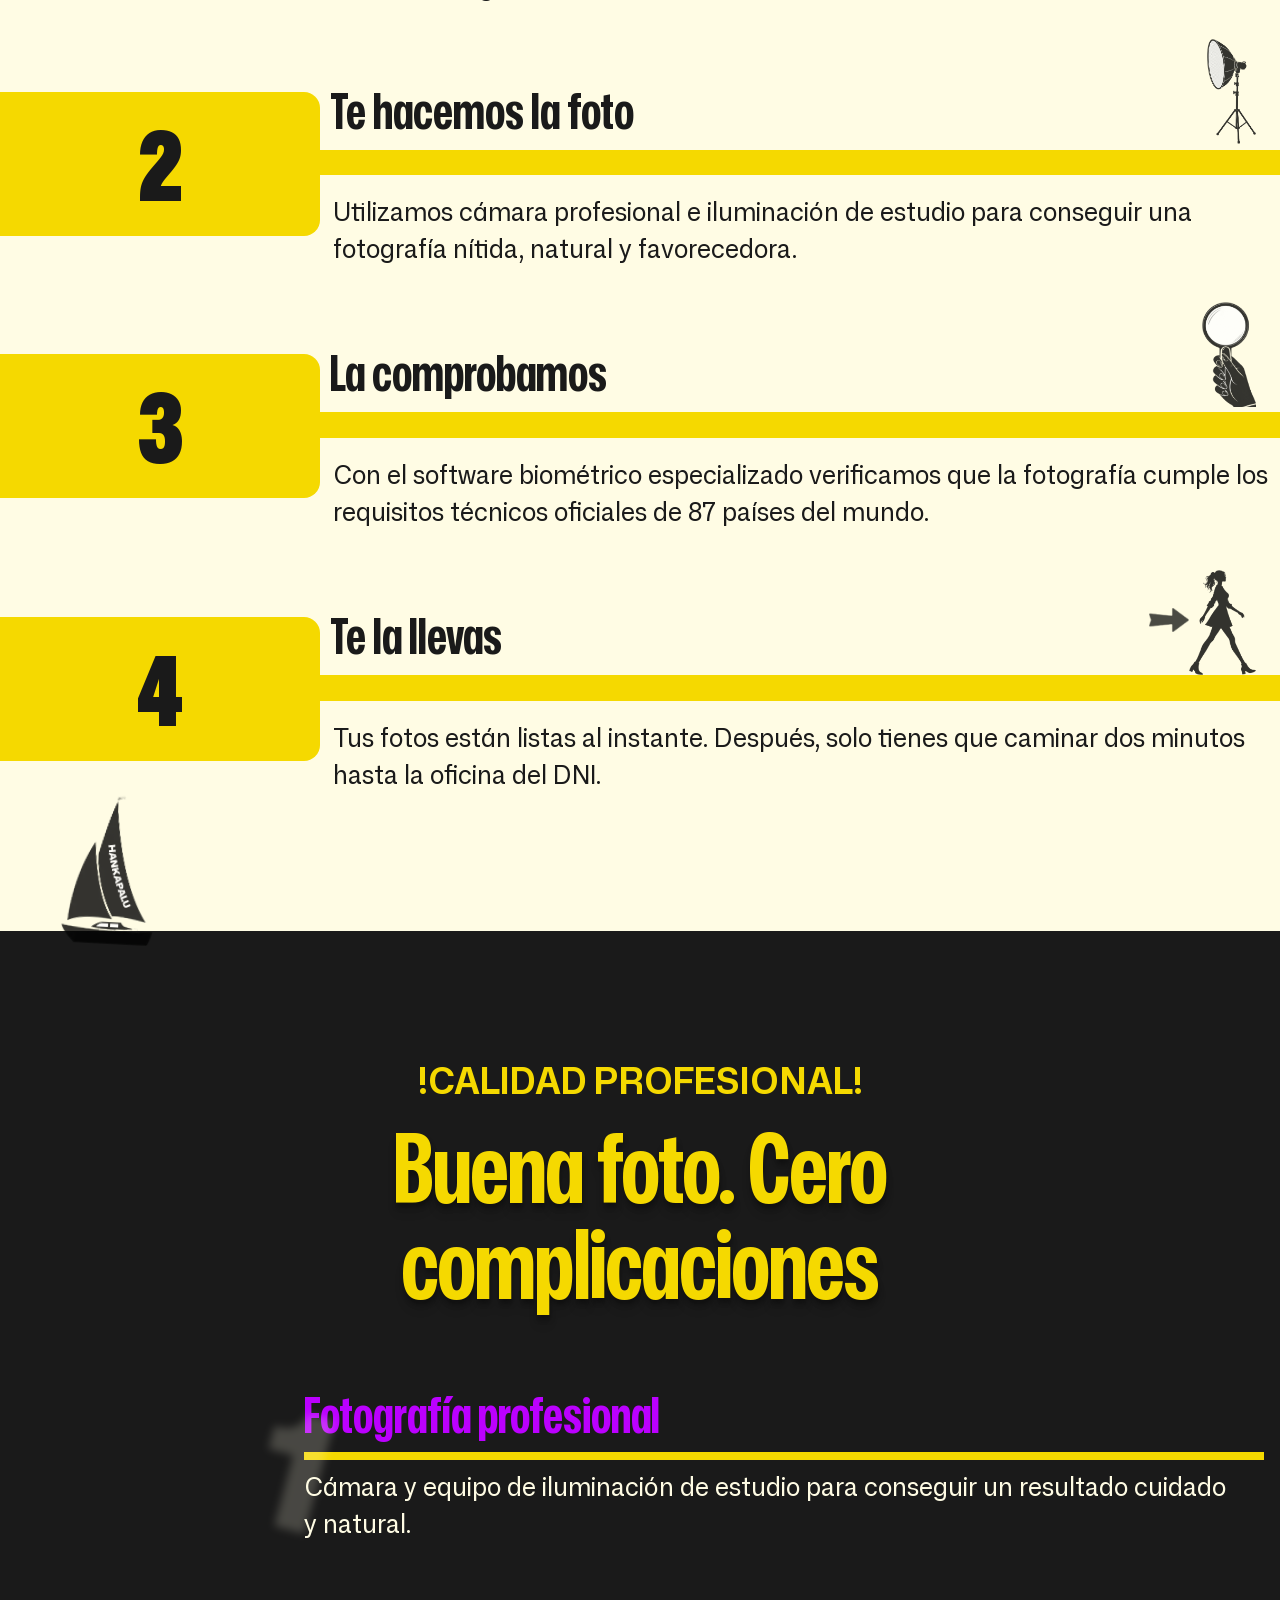
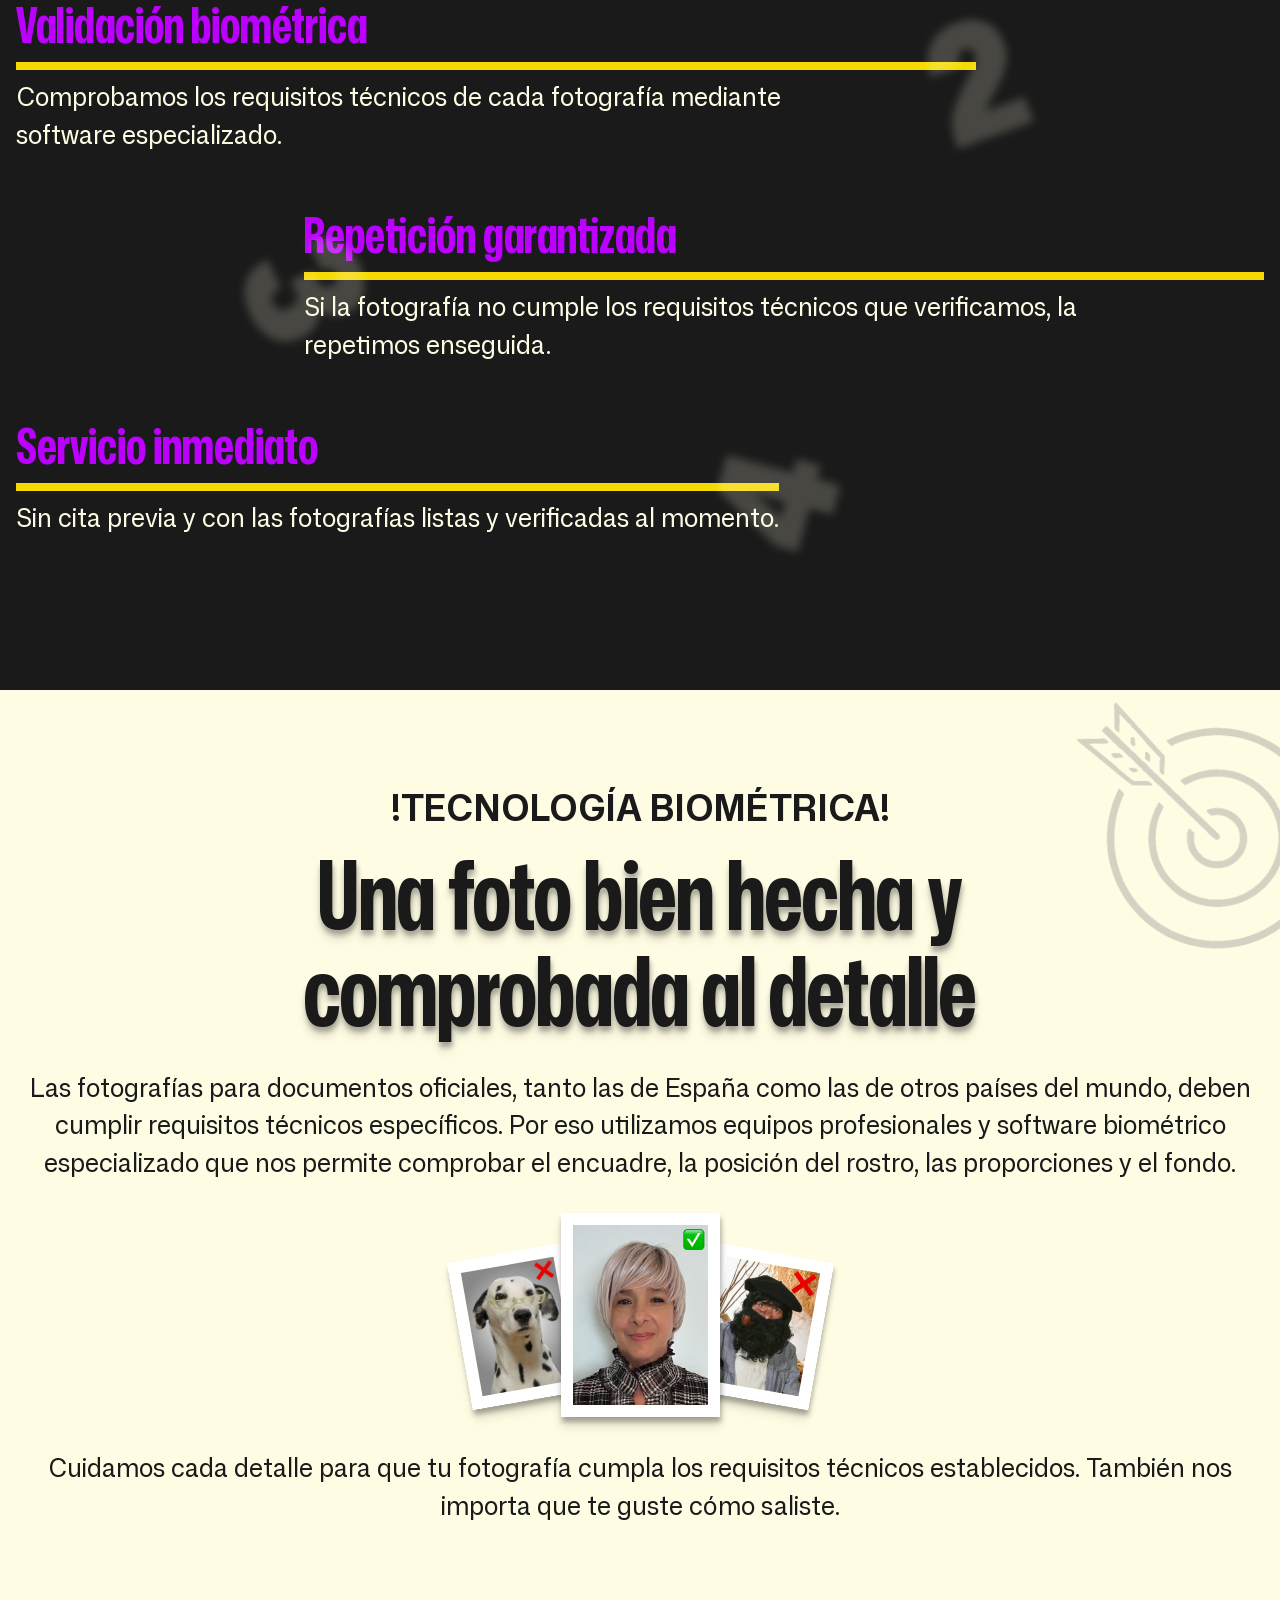
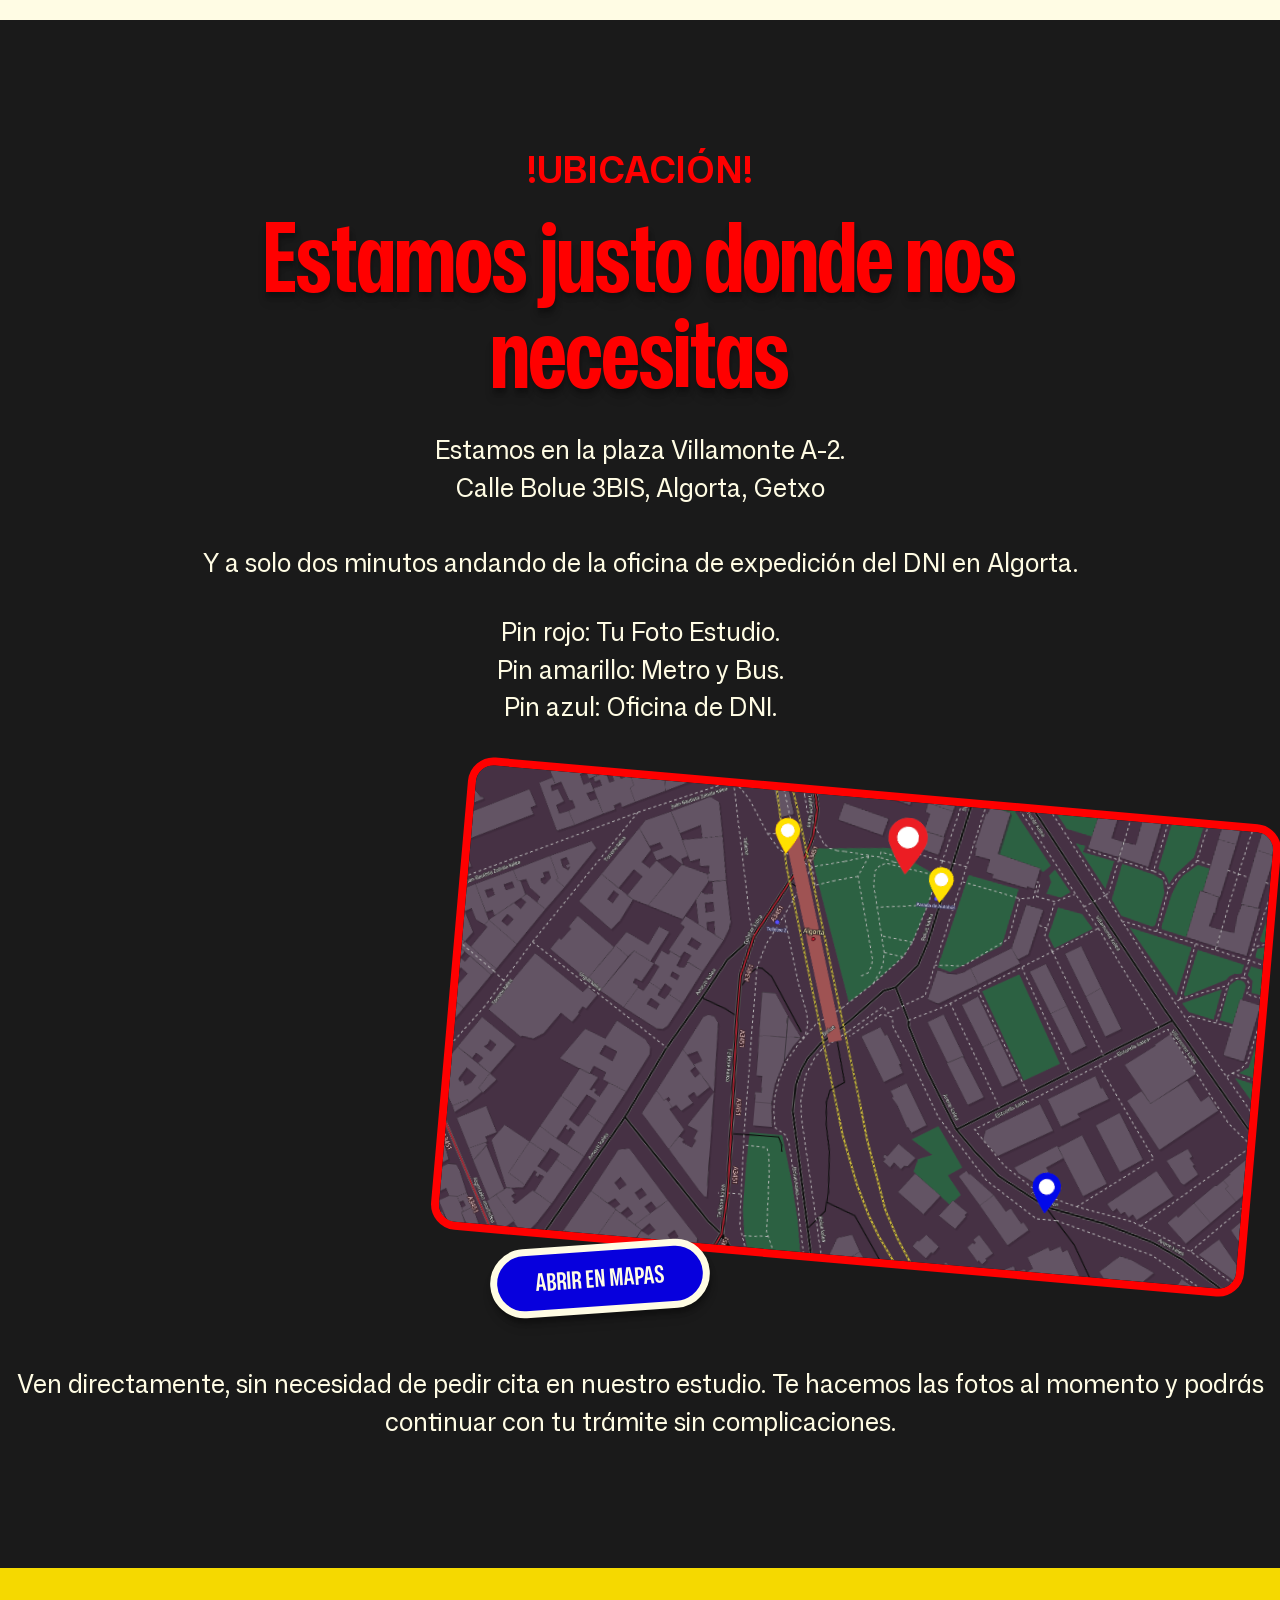
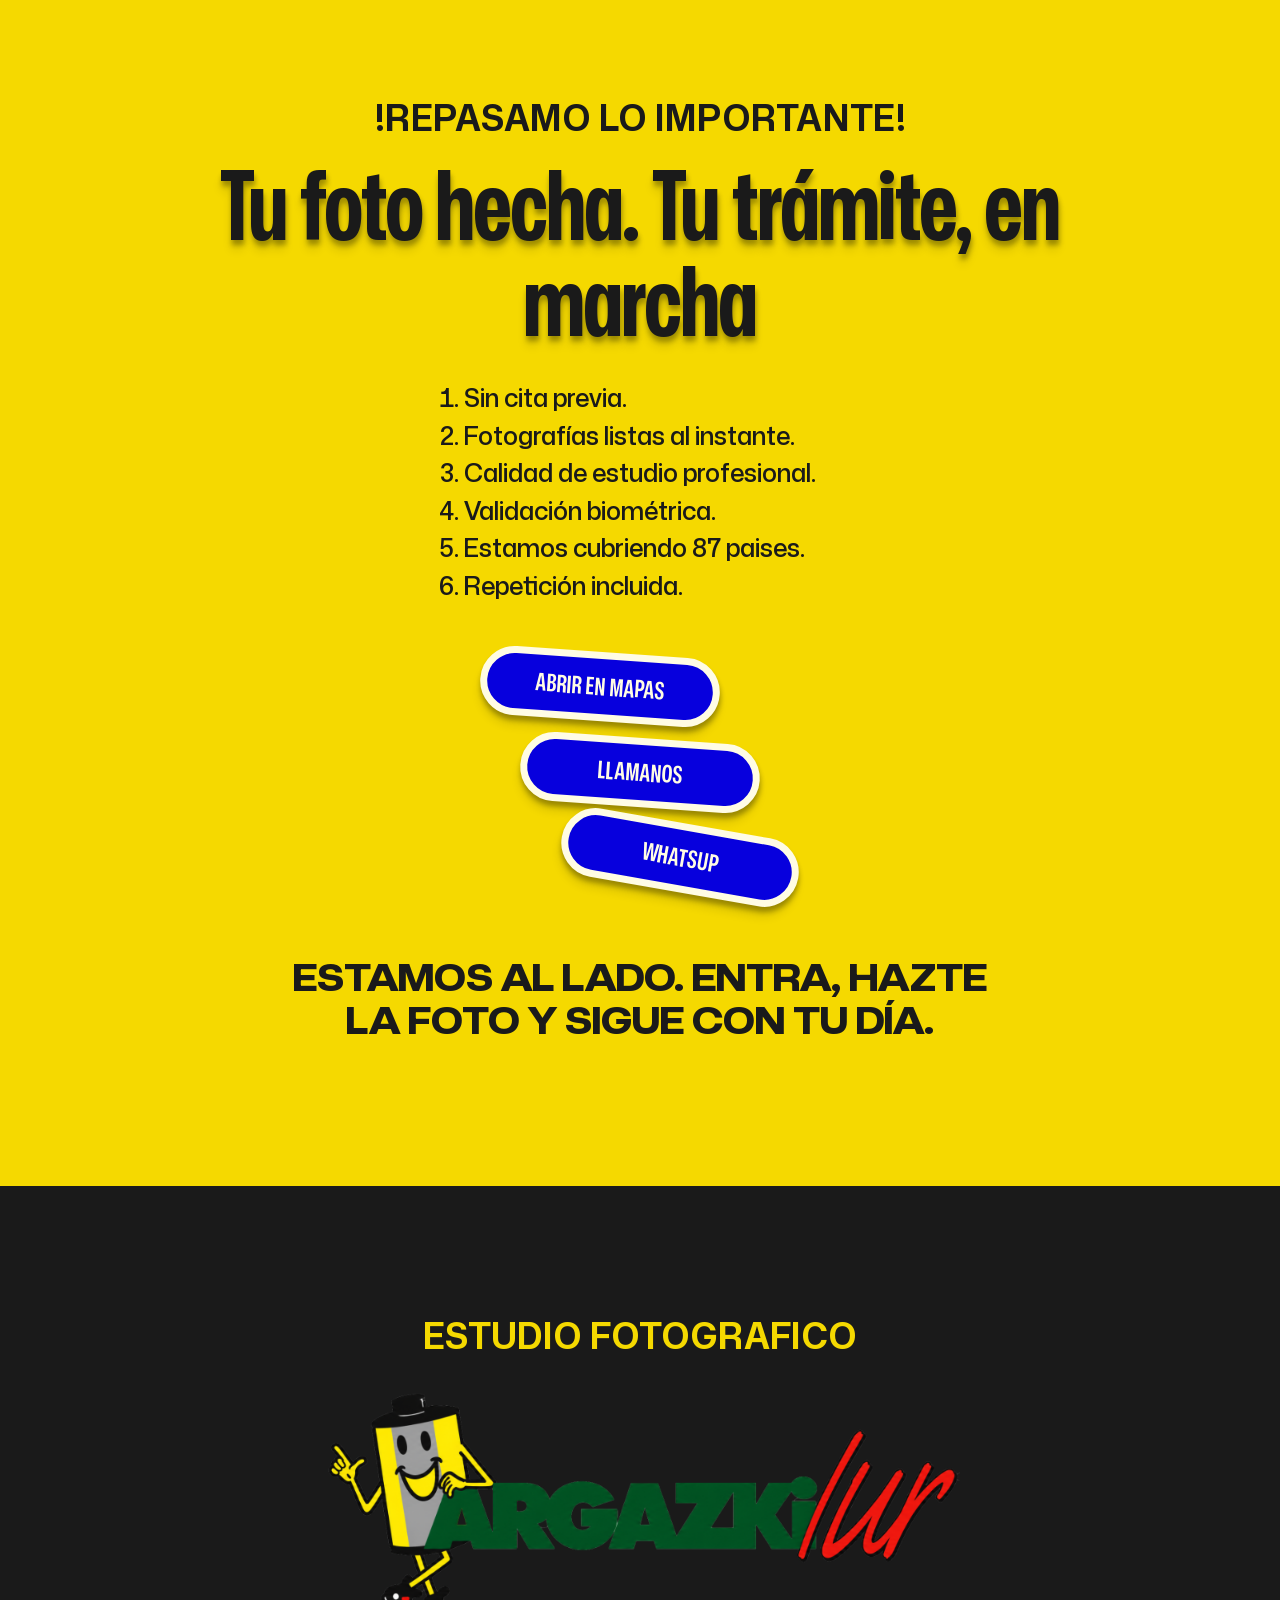
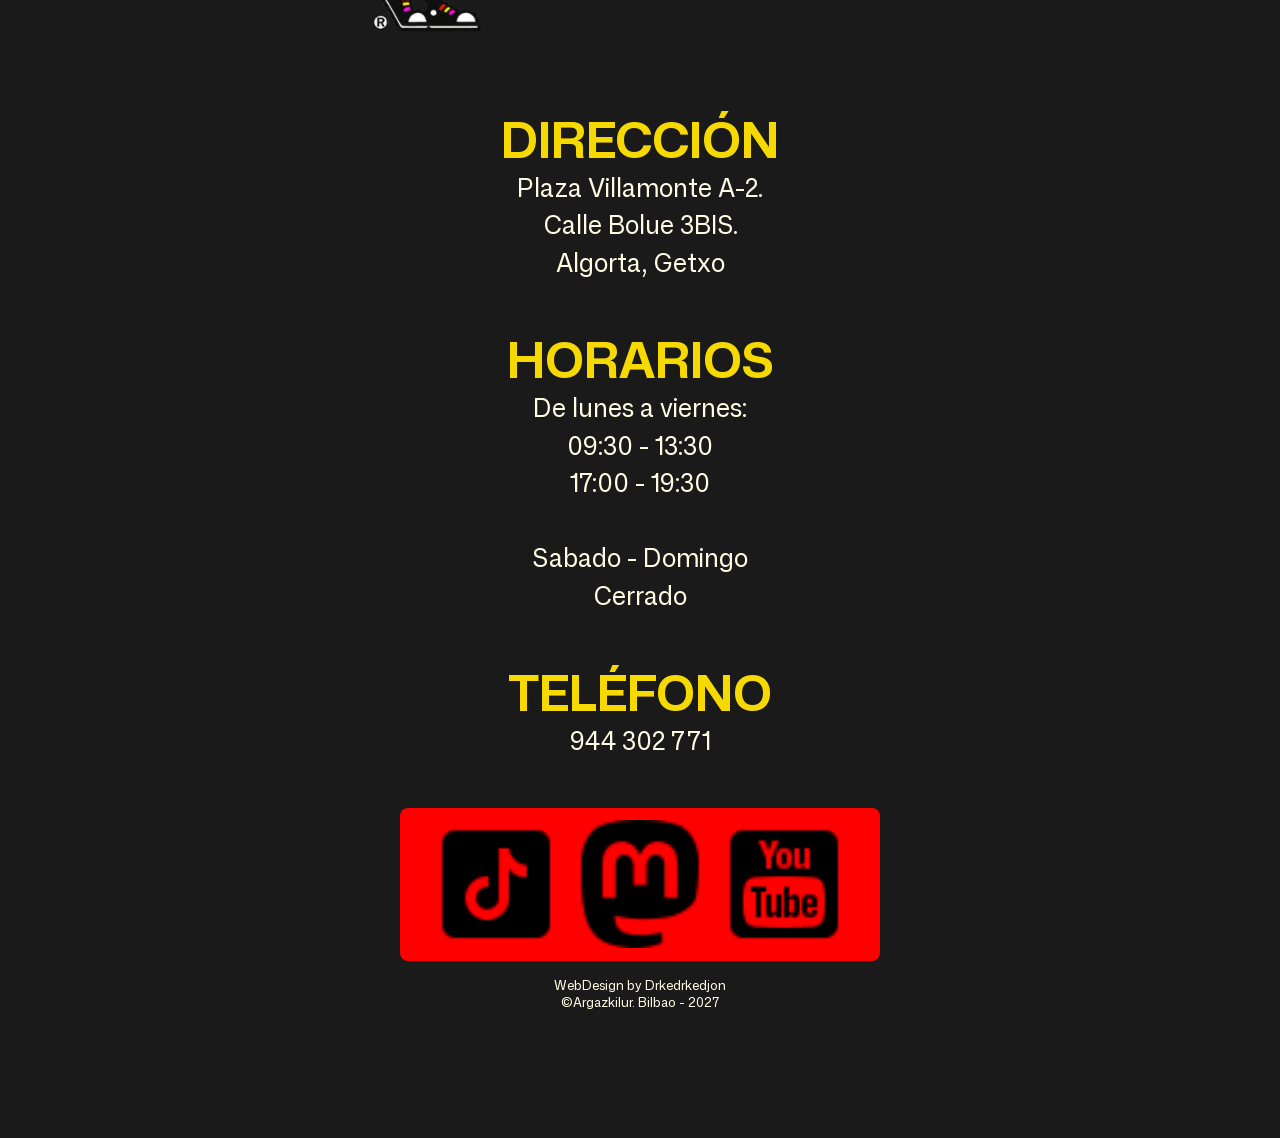
==== commit 90604bb6: "Merge branch 'beta'" ====
--- a/index.html
+++ b/index.html
@@ -36,7 +36,7 @@
           <span
             >DNI
             <img
-              src="./assets/images/emoji-transparent.gif"
+              src="./assets/images/emoji-transparent.webp"
               class="emoji-transparent"
               alt=""
           /></span>
--- a/styles/styles.css
+++ b/styles/styles.css
@@ -1,6 +1,7 @@
 @import url("./reset.css");
 @import url("./colors.css");
 @import url("./fonts.css");
+
 
 :root {
   --padding-block-big: 8rem;
@@ -20,12 +21,12 @@
 .hero {
   position: relative;
   display: grid;
-  grid-template-columns: 30px auto 30px;
+  place-items: center;
+  grid-template-columns: minmax(15px, 60px) auto minmax(15px, 60px);
   column-gap: 0.2rem;
   background-color: var(--amarillo);
   text-align: center;
   clip-path: var(--wavy-bottom);
-  /* padding-inline: var(--padding-inline-small); */
 }
 
 
@@ -49,9 +50,9 @@
 
   & .emoji-transparent {
     position: absolute;
-    top: -0.7em;
+    top: -0.5em;
     left: 0.8em;
-    transform: rotate(20deg) scale(140%);
+    transform: rotate(20deg) scale(70%);
   }
 }
 
@@ -76,6 +77,7 @@
     "opsz" 10;
 }
 
+
 .hero-title {
   grid-column: 2/3;
   font-size: 22vw;
@@ -87,13 +89,12 @@
   paint-order: stroke fill;
   -webkit-text-stroke: 0.20em var(--blanco);
   filter: drop-shadow(1px 10px 10px rgba(0, 0, 0, 0.5));
-  margin: 1rem 0 2rem;
-}
+  margin: 2rem 0 3rem;
+}
+
 
 .hero-subtitle {
   grid-column: 2/3;
-  /* font-size: 1.4rem; */
-  /* line-height: 1.3; */
   font-variation-settings:
     "wght" 500,
     "wdth" 100,
@@ -110,8 +111,6 @@
 
 .hero-ubicacion {
   grid-column: 2/3;
-  /* font-size: 1.6rem;
-  line-height: 1.1; */
   margin-block: 2rem;
   transform: rotate(2deg);
   font-variation-settings:
@@ -119,6 +118,8 @@
     "wdth" 95,
     "opsz" 90;
 }
+
+
 
 .hero-call {
   grid-column: 2/3;
@@ -147,6 +148,37 @@
   overflow: hidden;
 }
 
+@media (min-width: 47rem) {
+  .hero-pretitle {
+    margin-top: 4rem;
+    font-size: clamp(2.5rem, 1.9886rem + 2.2727vw, 3.75rem);
+  }
+
+  .hero-lang {
+    padding-left: 0.6em;
+    padding-inline: 2em;
+  }
+
+  .hero-title {
+    font-size: 10rem;
+    max-width: 80rem;
+  }
+
+  .hero-subtitle {
+    max-width: 40rem;
+  }
+
+  .hero-ubicacion {
+    margin-block: 4rem;
+    max-width: 60rem;
+  }
+
+  .hero-fotograf {
+    right: 6rem;
+    width: initial;
+  }
+}
+
 /* HERO SECTION END */
 /* COMO FUNCIONA SECTION START */
 
@@ -187,8 +219,8 @@
 
 .como-funciona-card {
   display: grid;
-  grid-template-columns: minmax(0%, 25%) auto;
-  grid-template-rows: repeat(auto, 5);
+  grid-template-columns: minmax(10%, 25%) auto;
+  grid-template-rows: repeat(5, auto);
   margin-block: 0.5rem;
 }
 
@@ -241,8 +273,8 @@
 }
 
 .cfc-sombra-2 {
-  max-height: 5.6rem;
-  margin-right: 0.6rem;
+  height: 6.6rem;
+  margin-right: clamp(0.375rem, -0.0852rem + 2.0455vw, 1.5rem);
   opacity: 80%;
 }
 
@@ -556,6 +588,7 @@
 }
 
 /* RESUME SECTION END */
+
 /* FOOTER SECTION START */
 
 .footer {
@@ -581,8 +614,12 @@
     color: var(--blanco);
   }
 
+  & img {
+    width: min(90%, 40rem);
+  }
+
   & .separator-rojo {
-    width: 100%;
+    width: min(100%, 30rem);
     background-color: var(--rojo);
     margin-top: 3rem;
     border-radius: 8px;
@@ -599,4 +636,5 @@
   }
 }
 
-/* FOOTER SECTION END */+/* FOOTER SECTION END */
+/* SECTIONS FINISH */
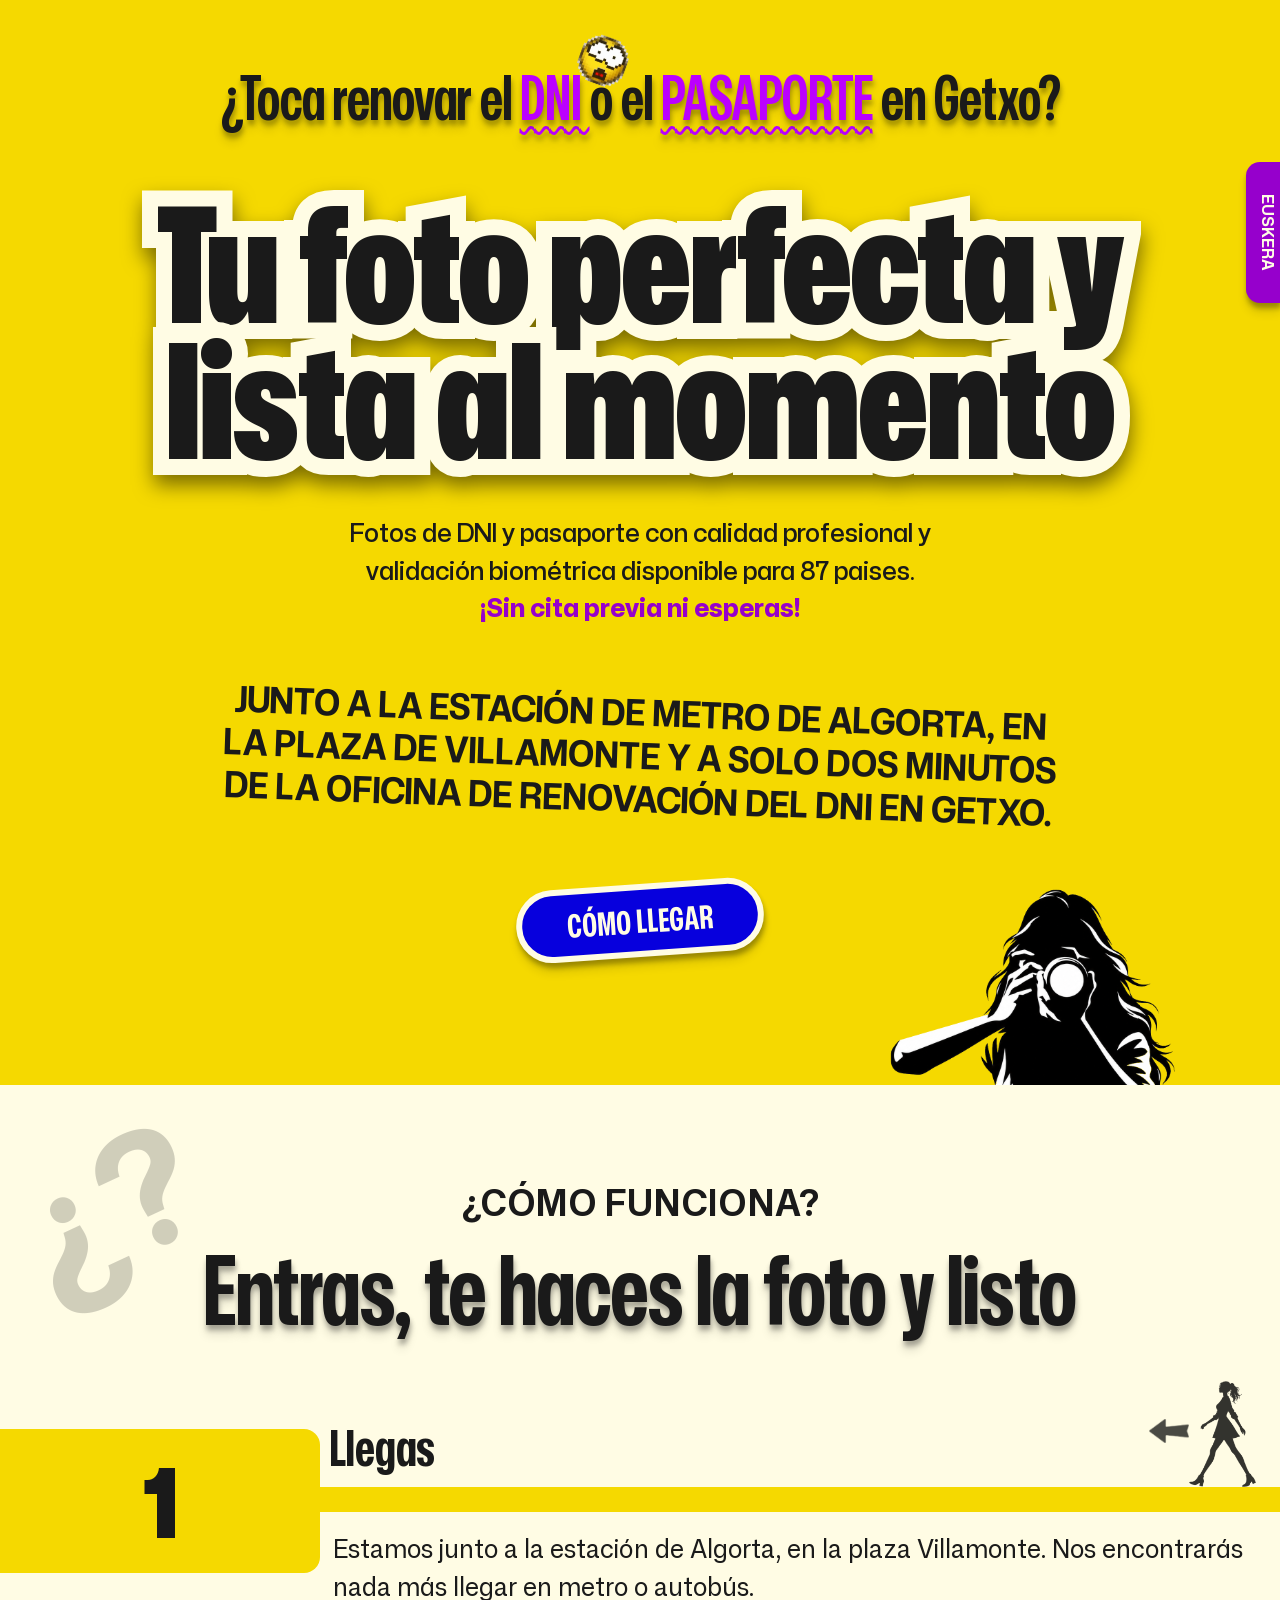
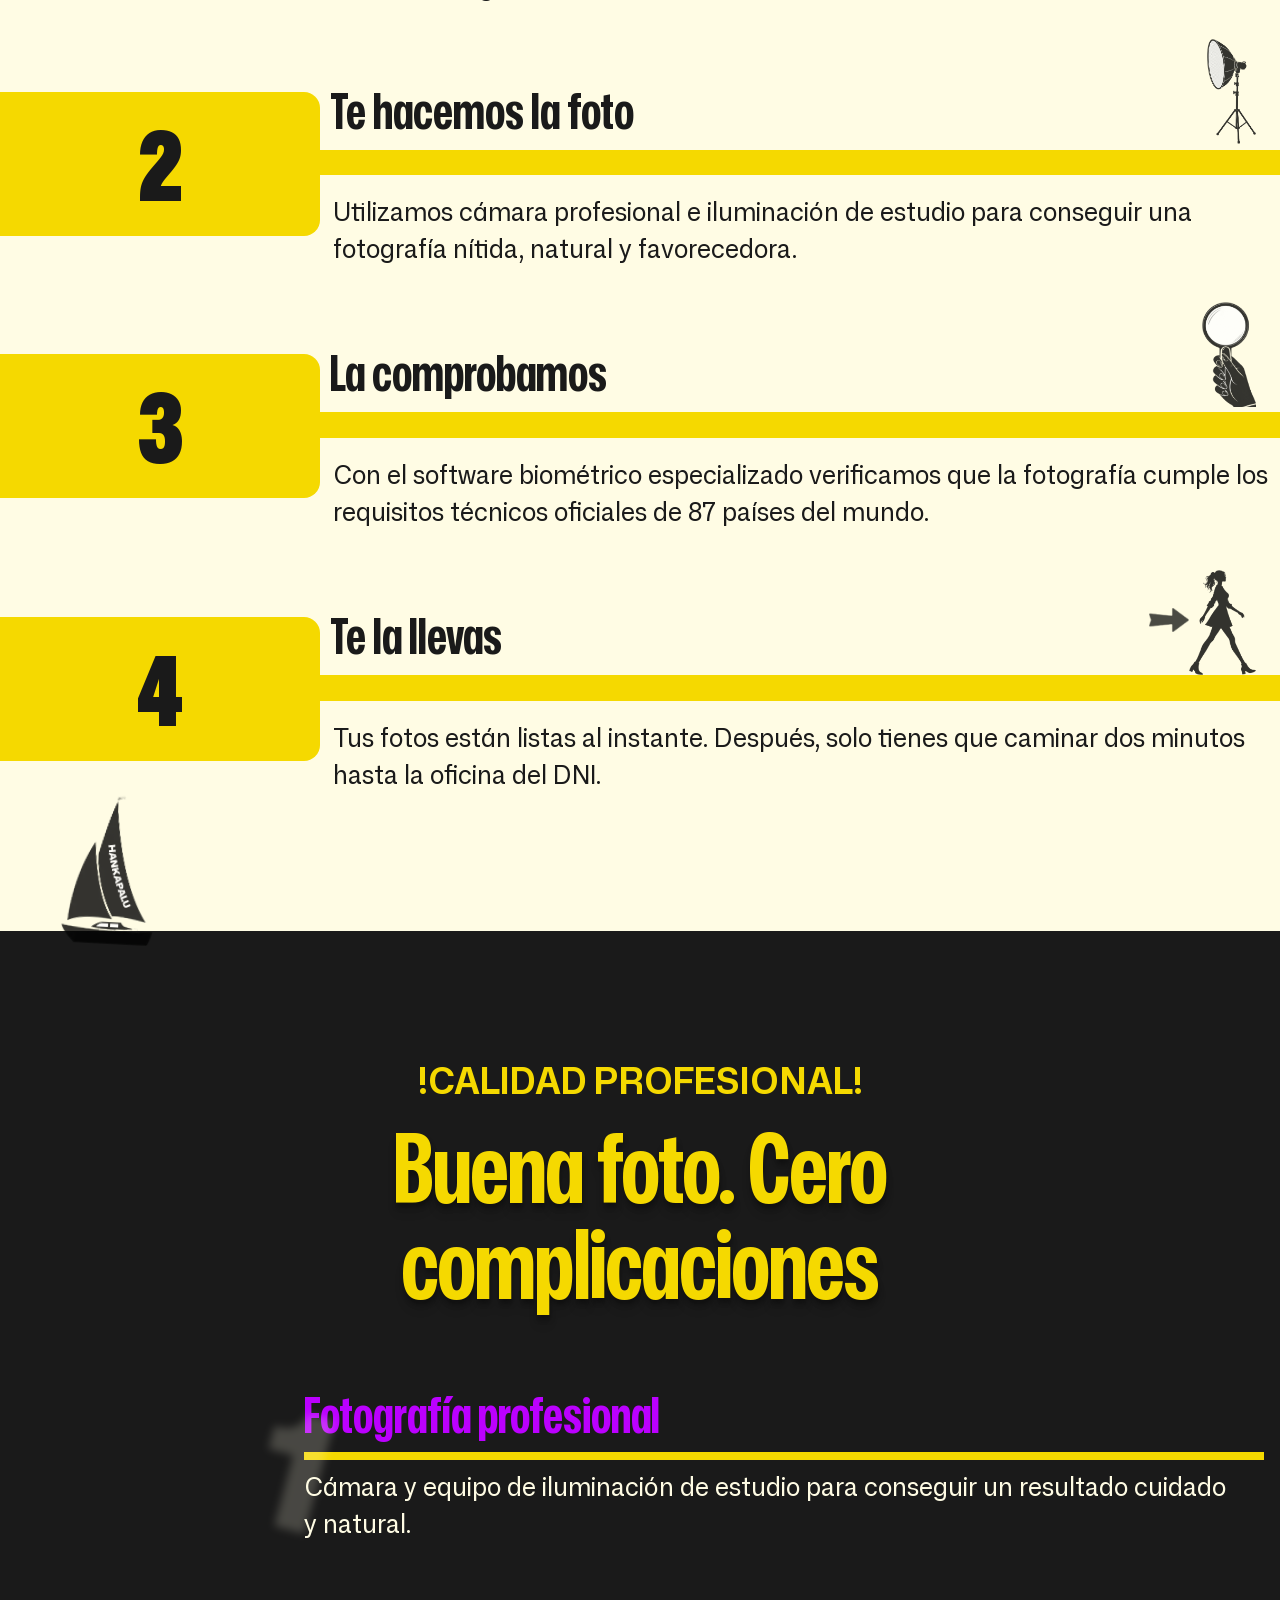
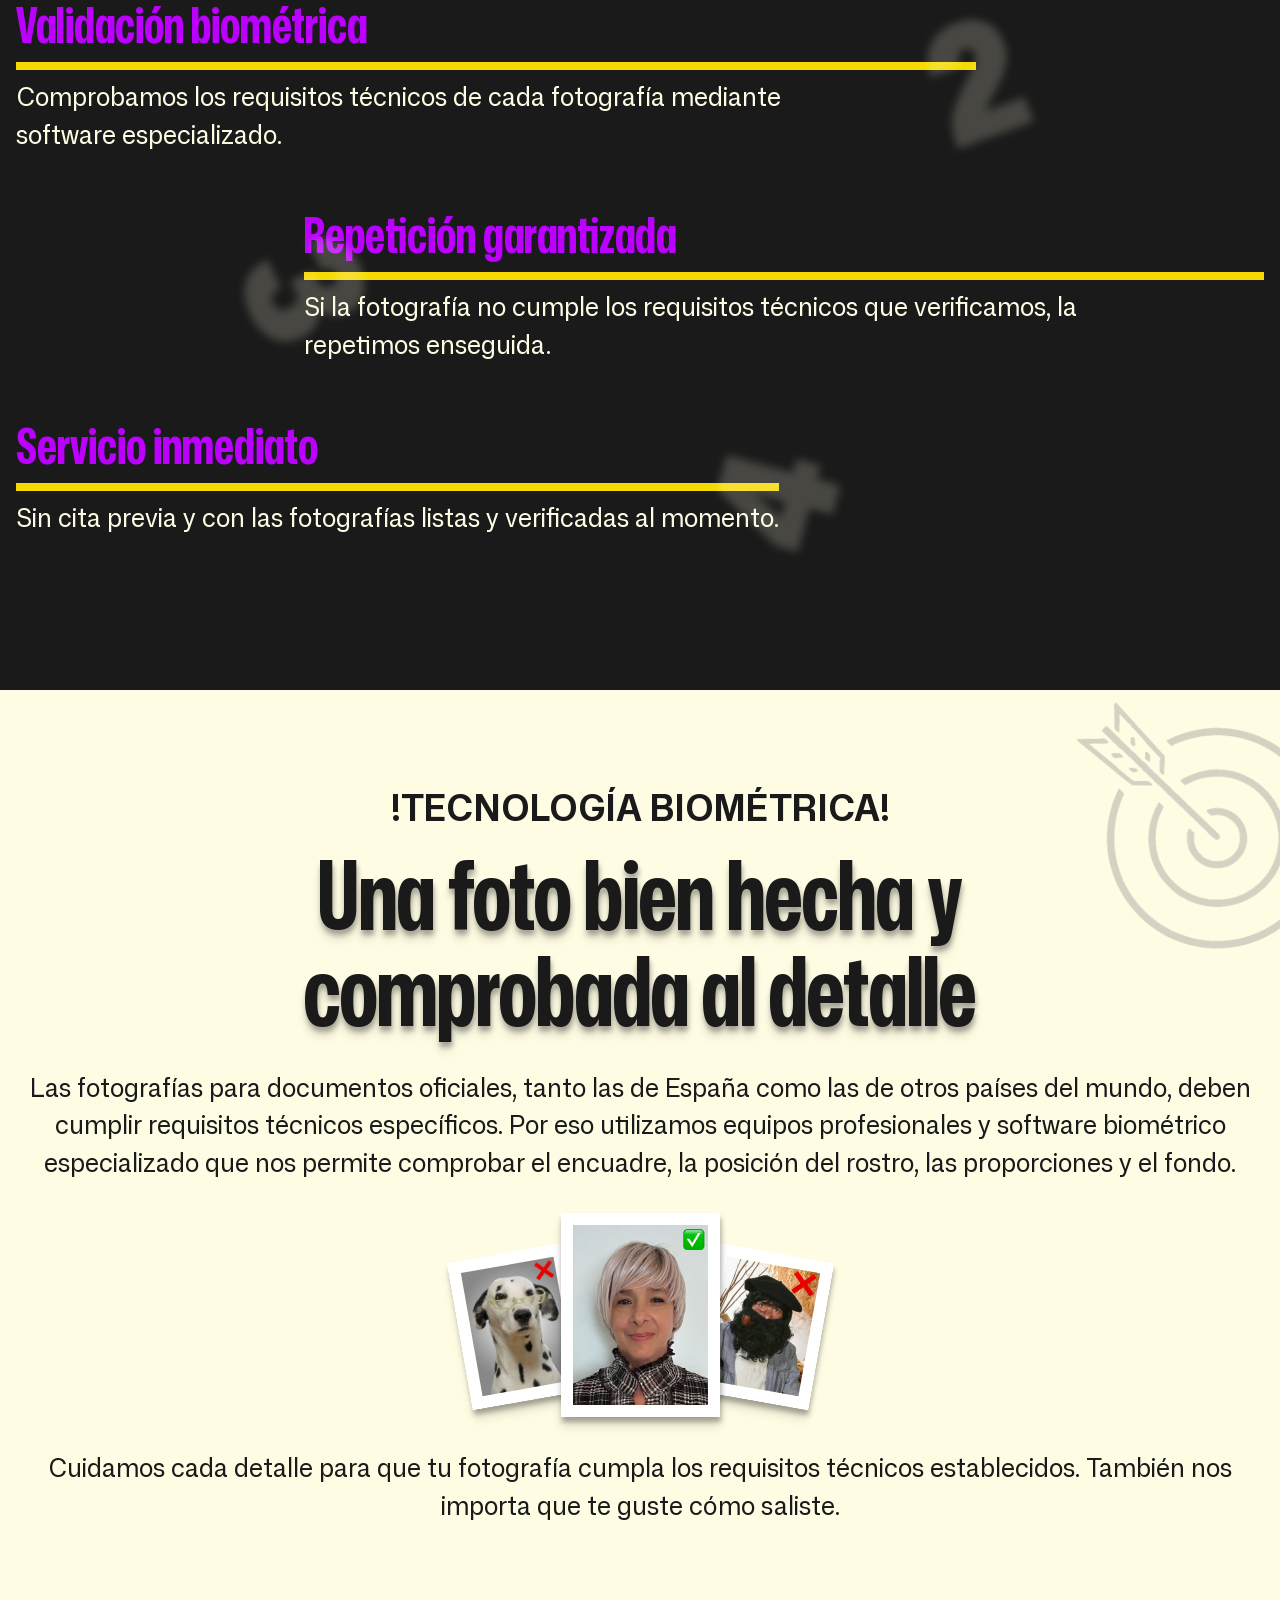
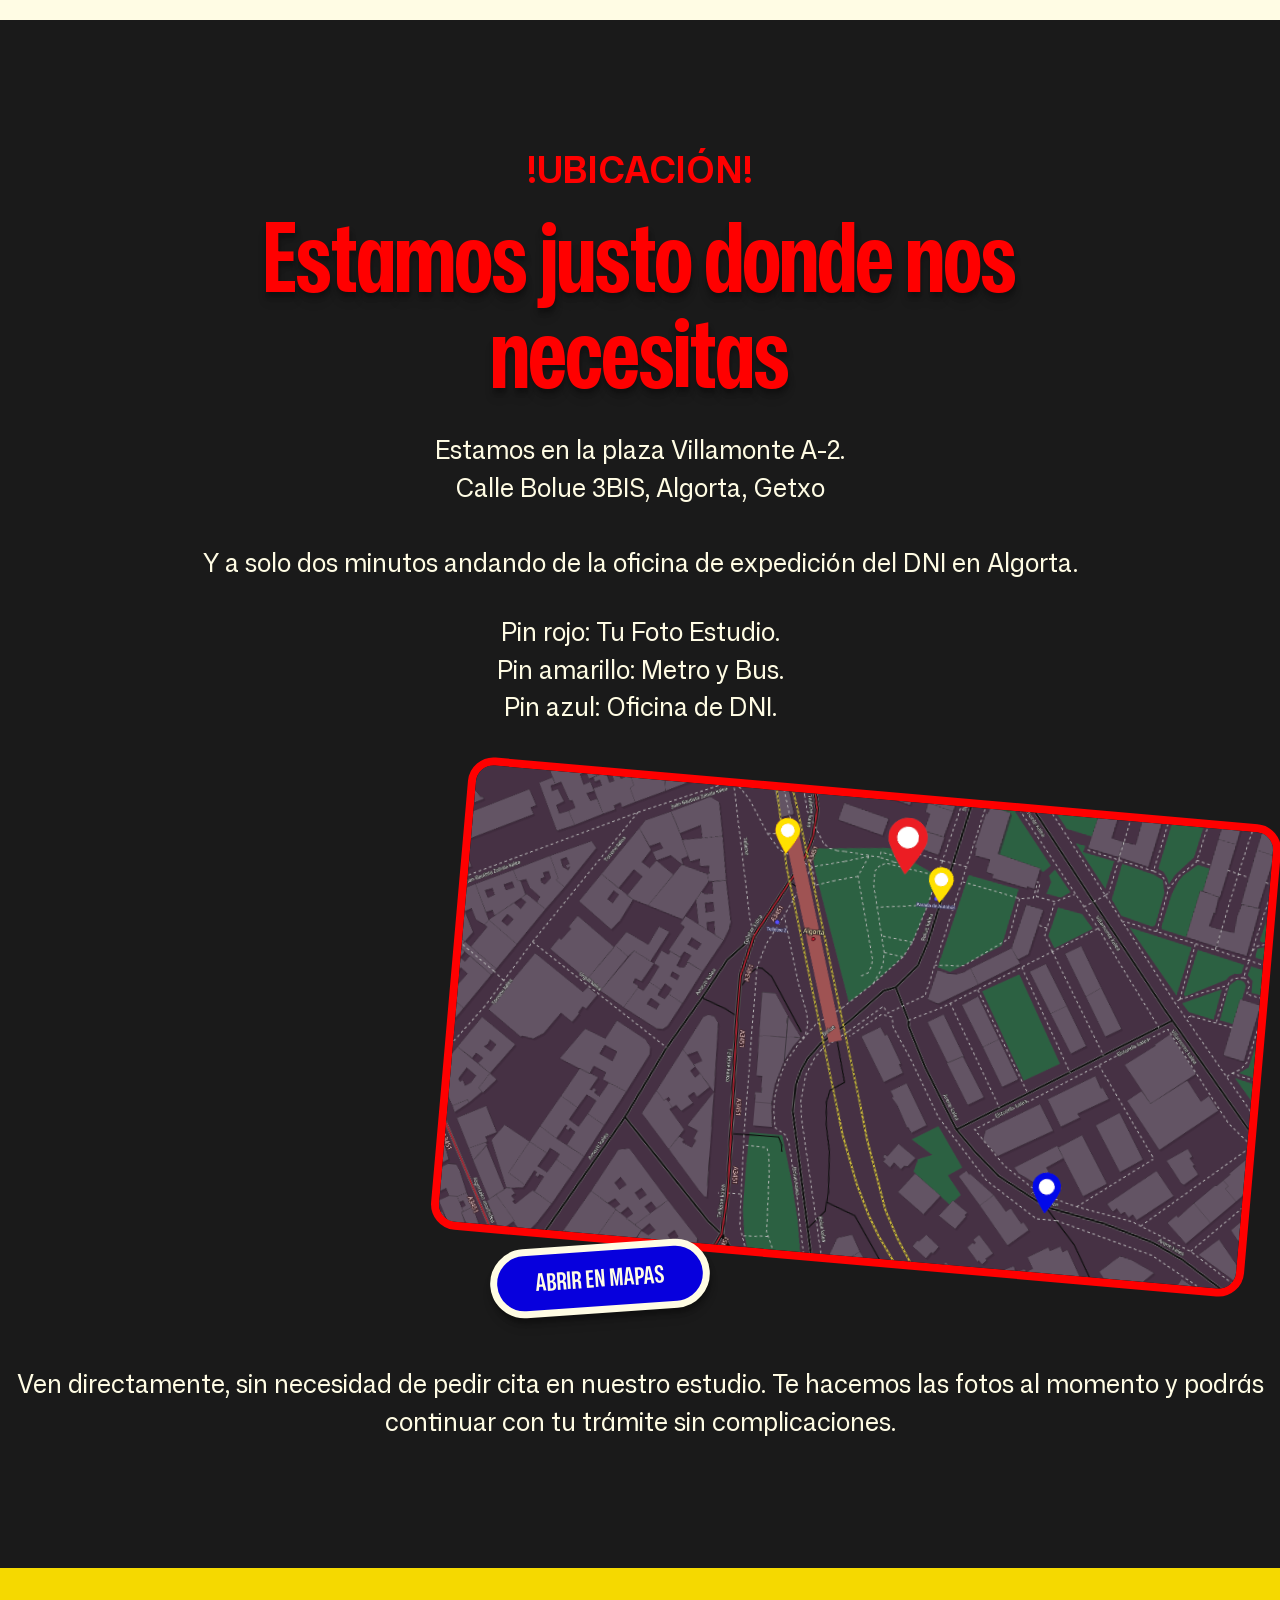
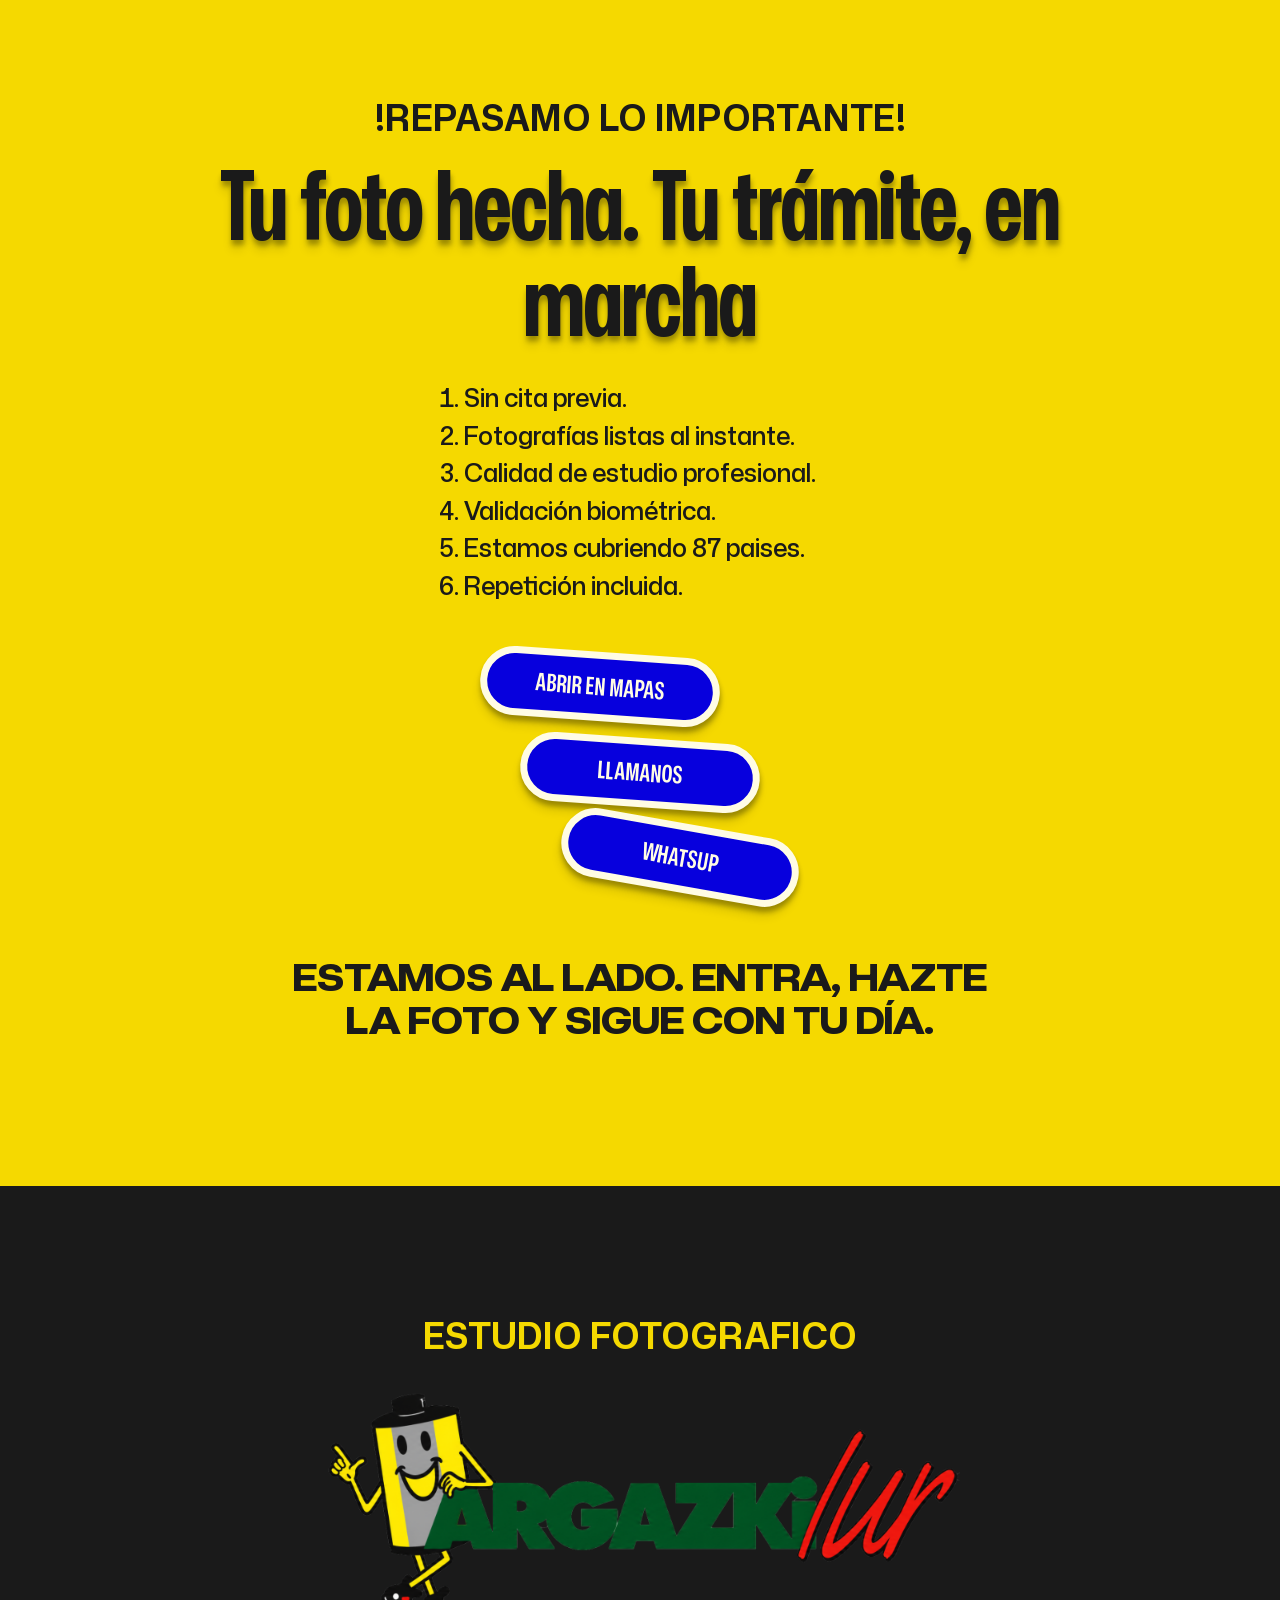
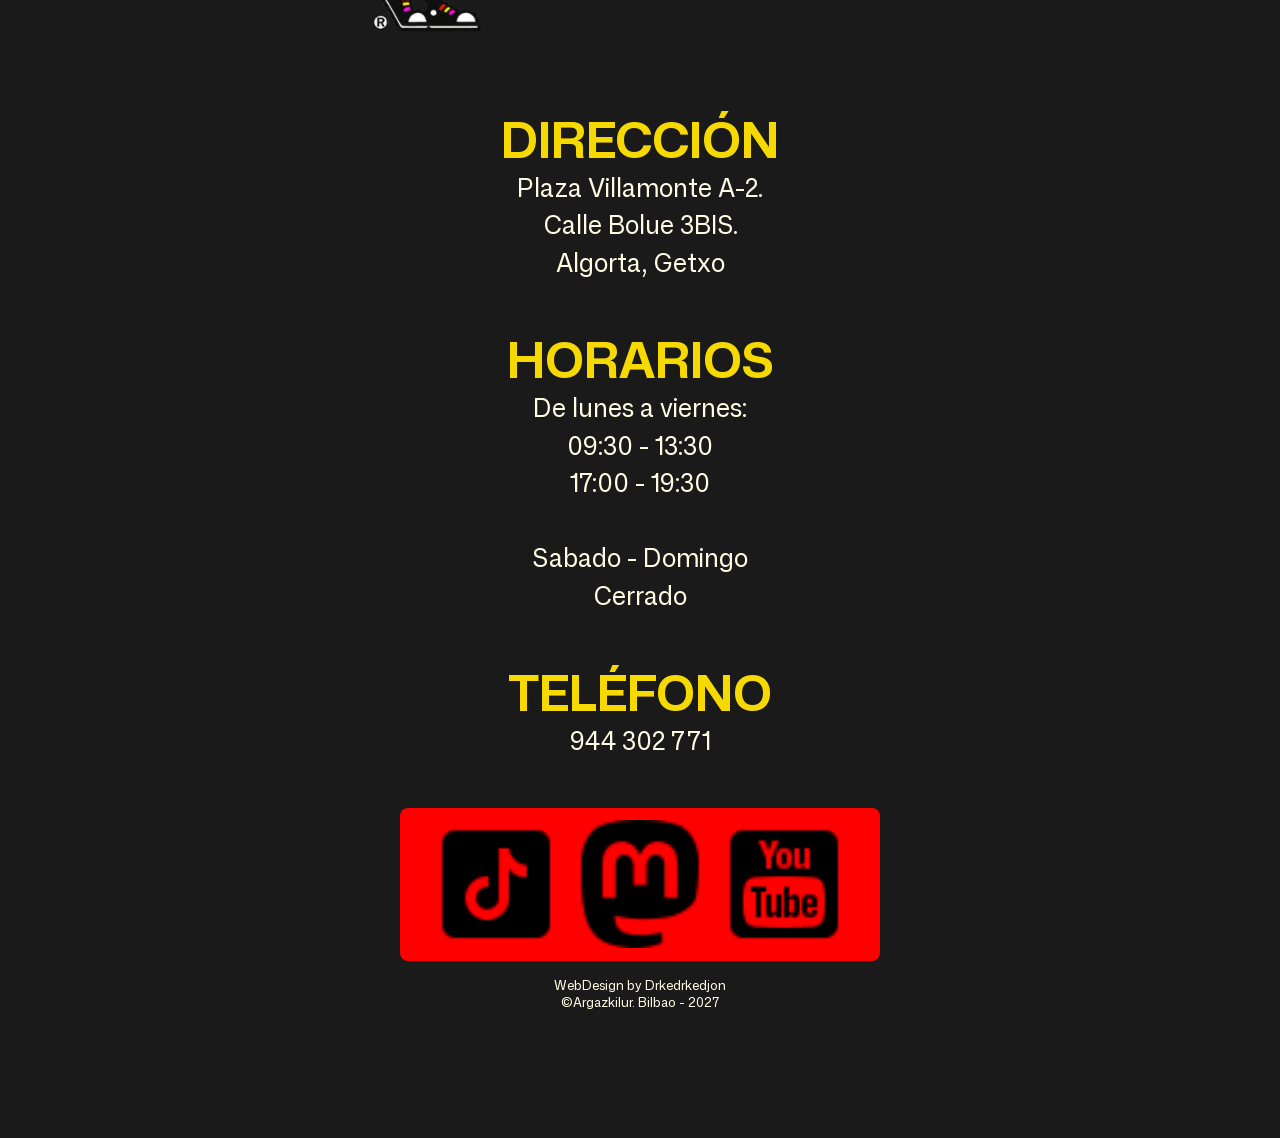
==== commit cd575209: "Merge branch 'beta'" ====
--- a/index.html
+++ b/index.html
@@ -21,6 +21,10 @@
       as="font"
       type="font/woff2"
       crossorigin
+    />
+    <link
+      rel="preconnect"
+      href="https://drkedrkedjon.github.io/argazkilur-v1/"
     />
   </head>
   <body>
--- a/styles/styles.css
+++ b/styles/styles.css
@@ -158,6 +158,7 @@
     padding-left: 0.6em;
     padding-inline: 2em;
   }
+
 
   .hero-title {
     font-size: 10rem;
@@ -636,5 +637,4 @@
   }
 }
 
-/* FOOTER SECTION END */
-/* SECTIONS FINISH */+/* FOOTER SECTION END */
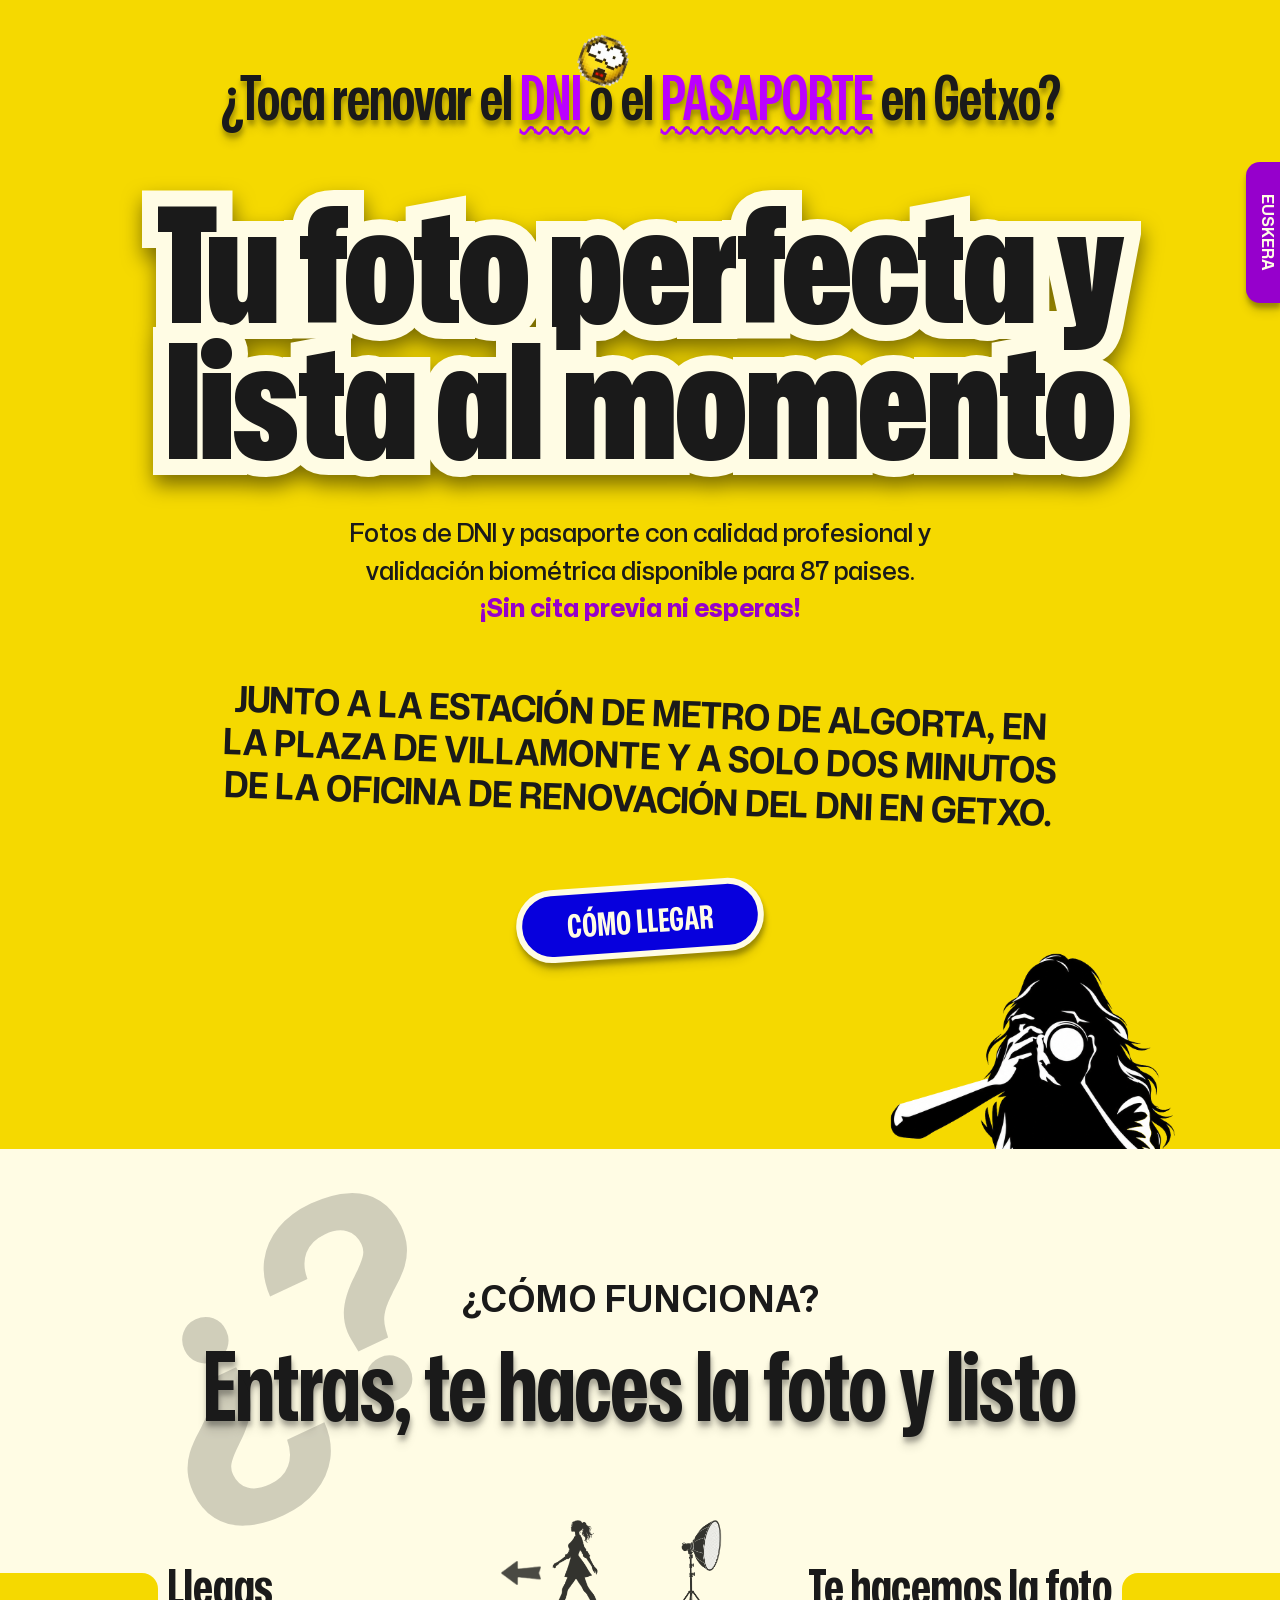
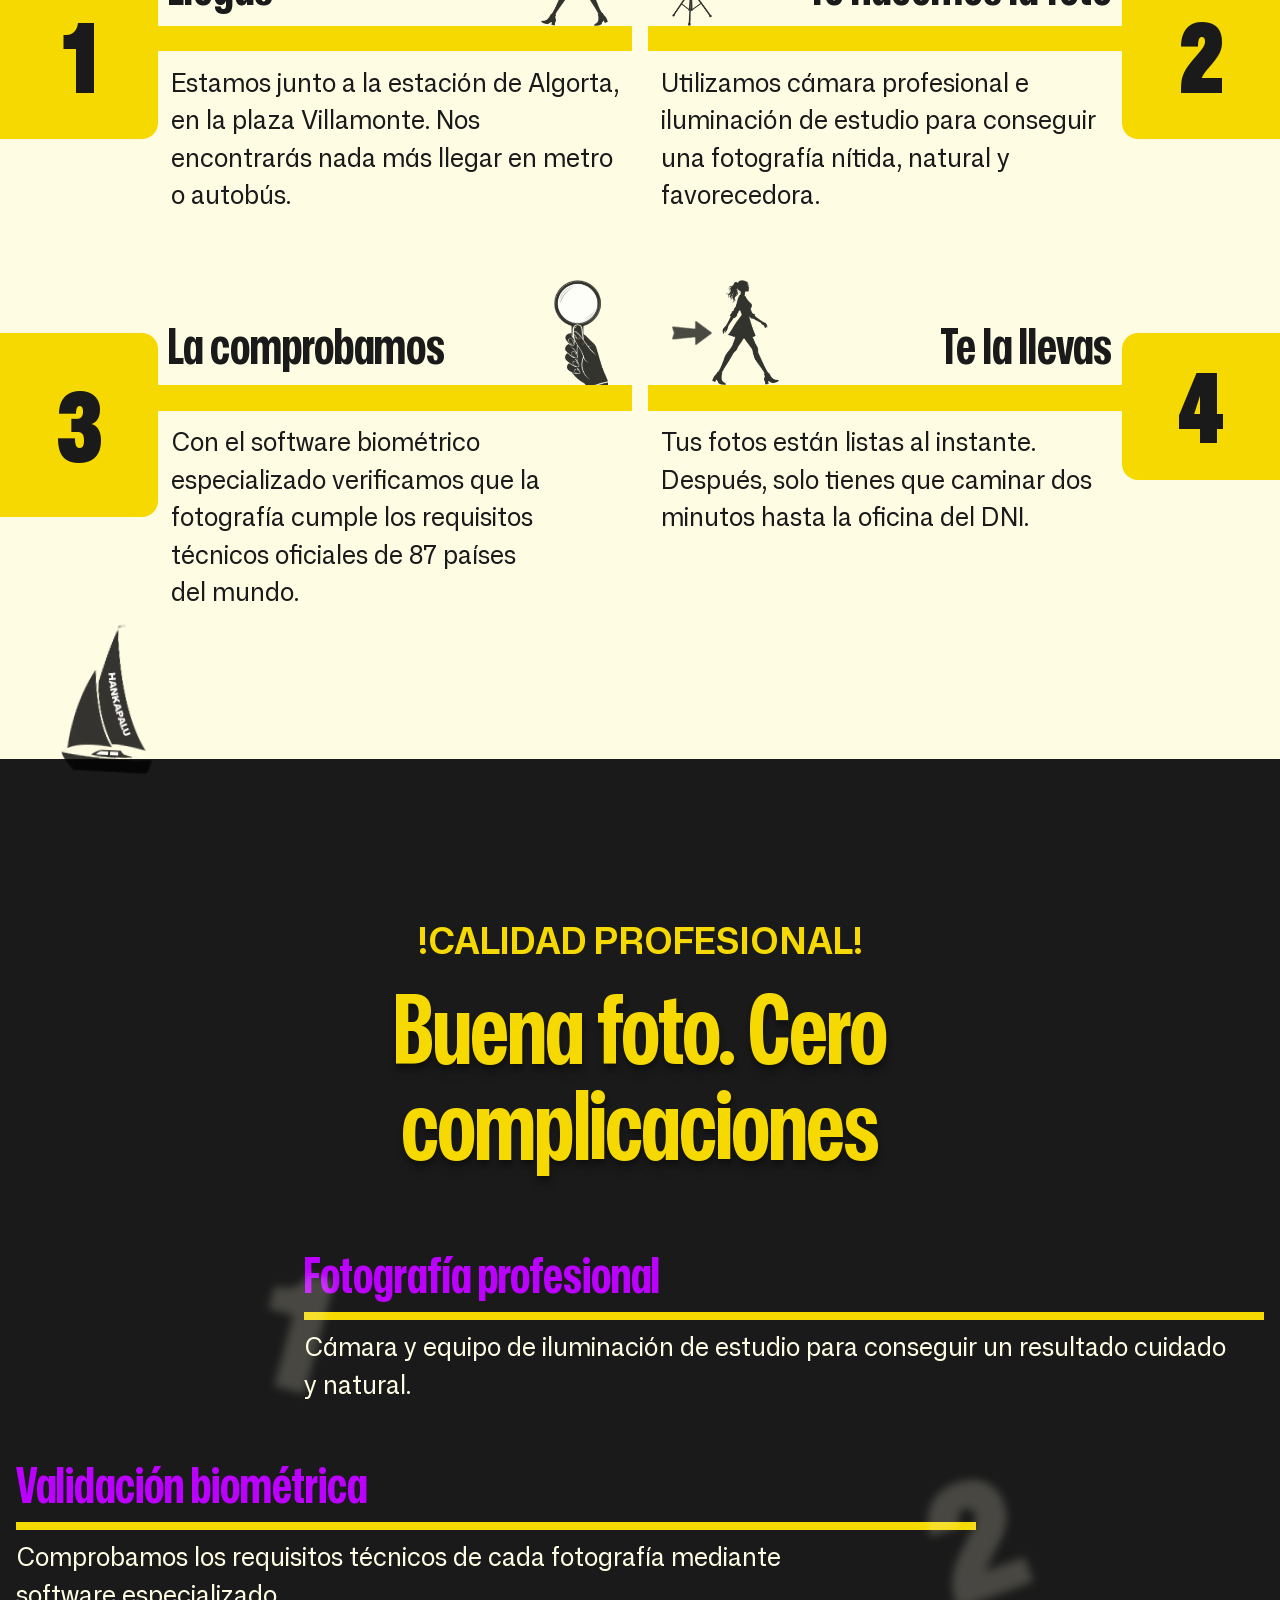
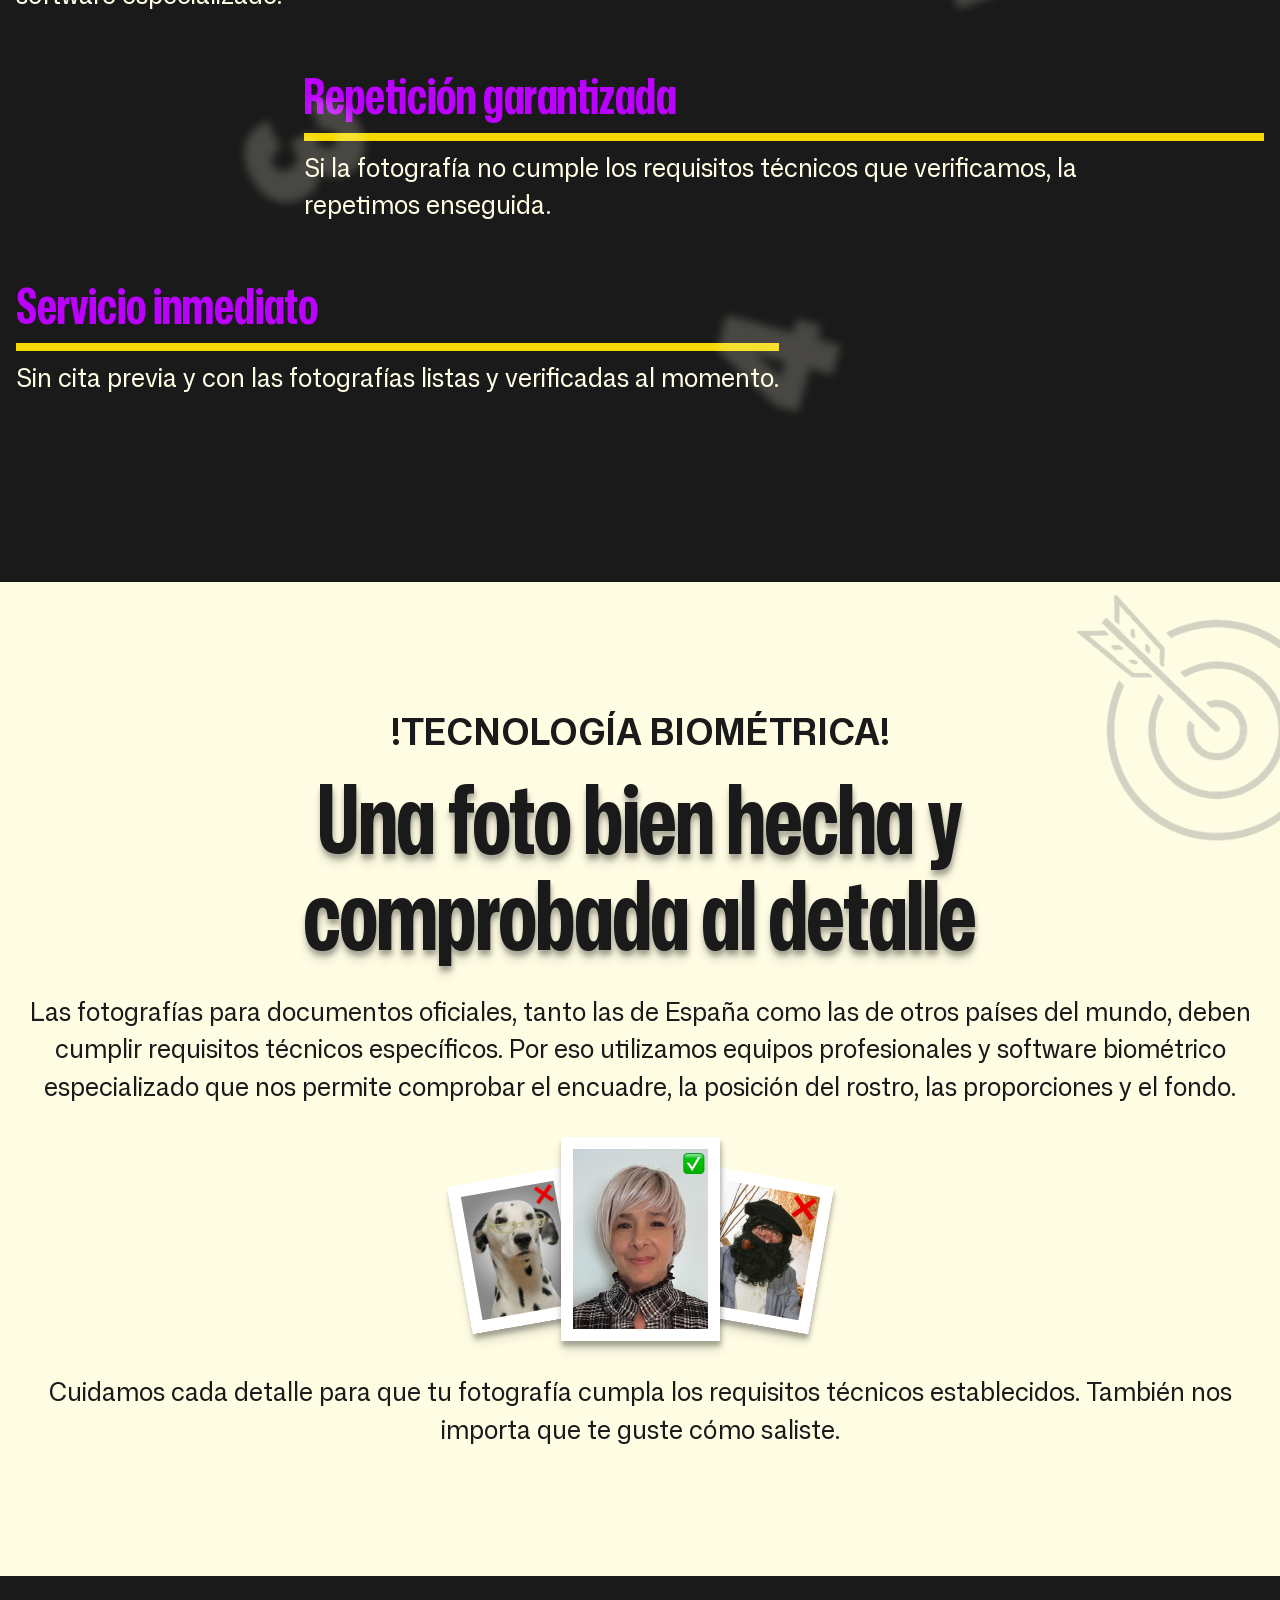
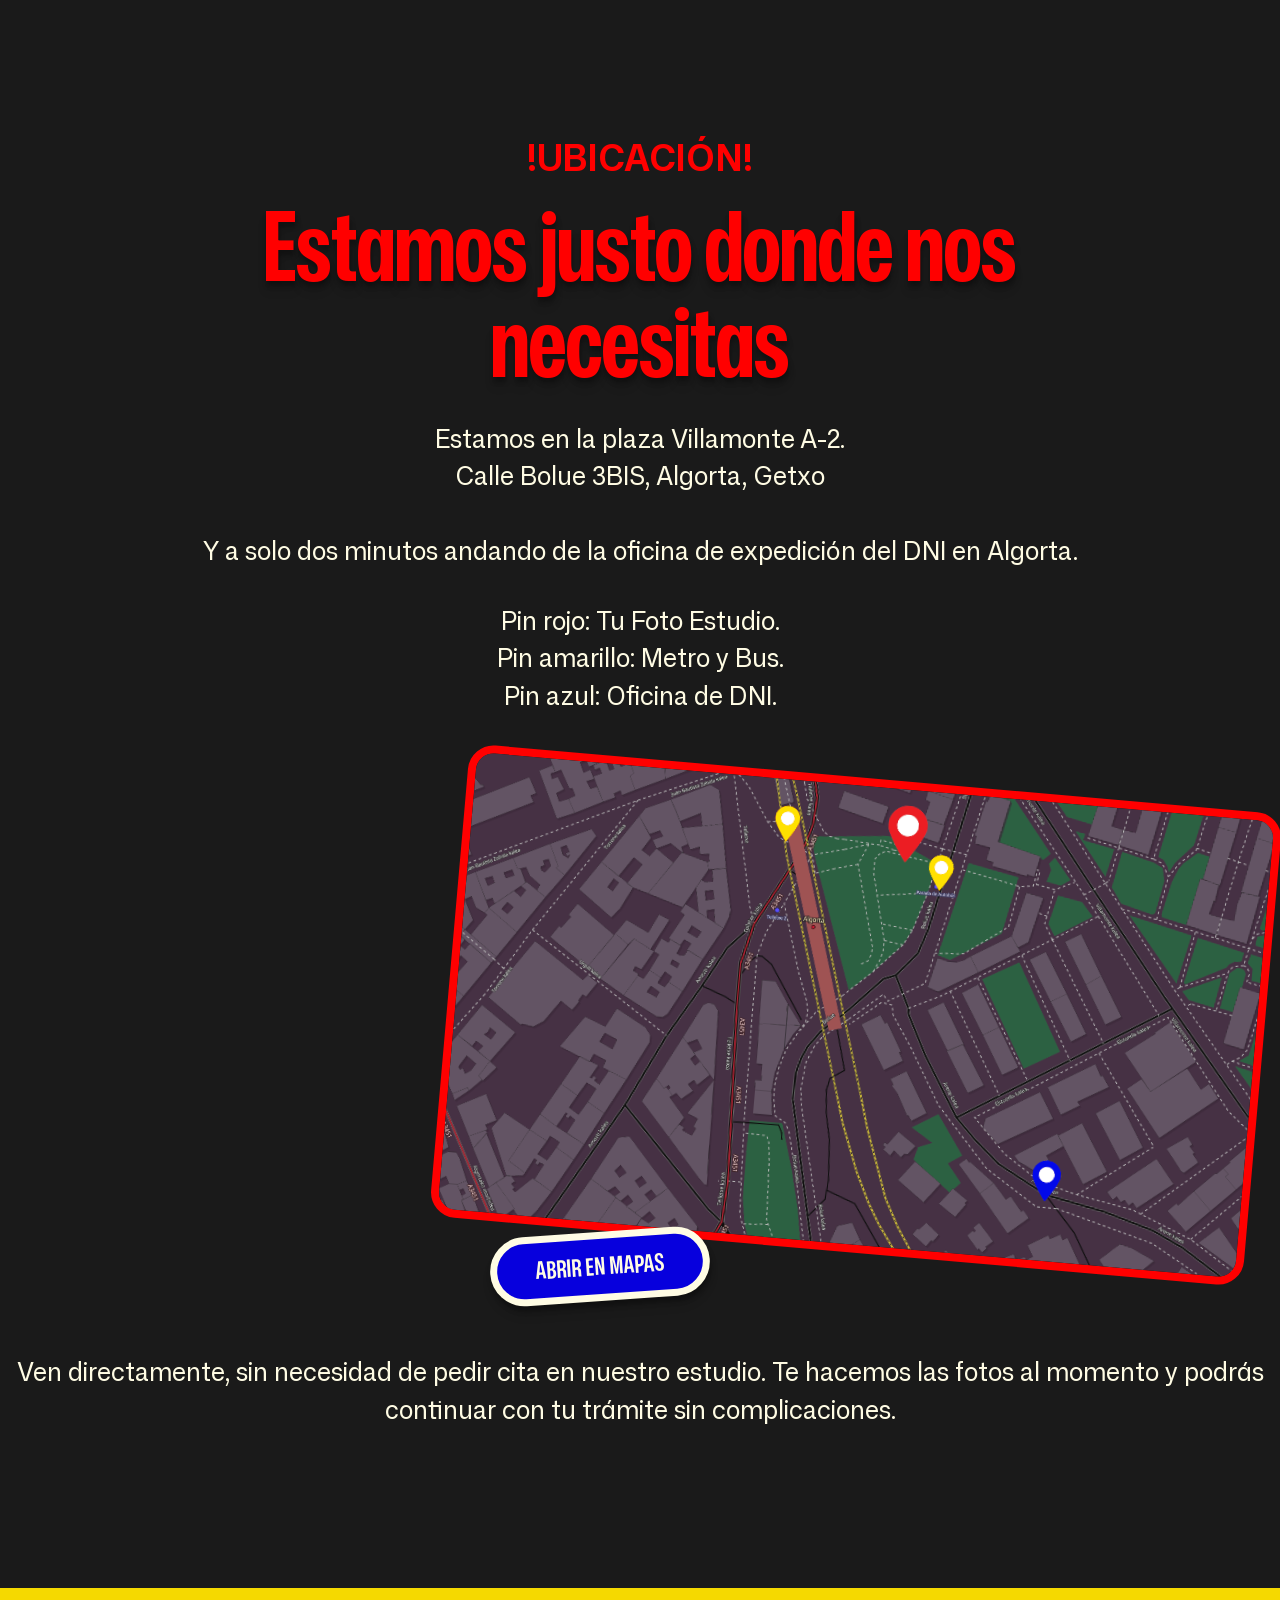
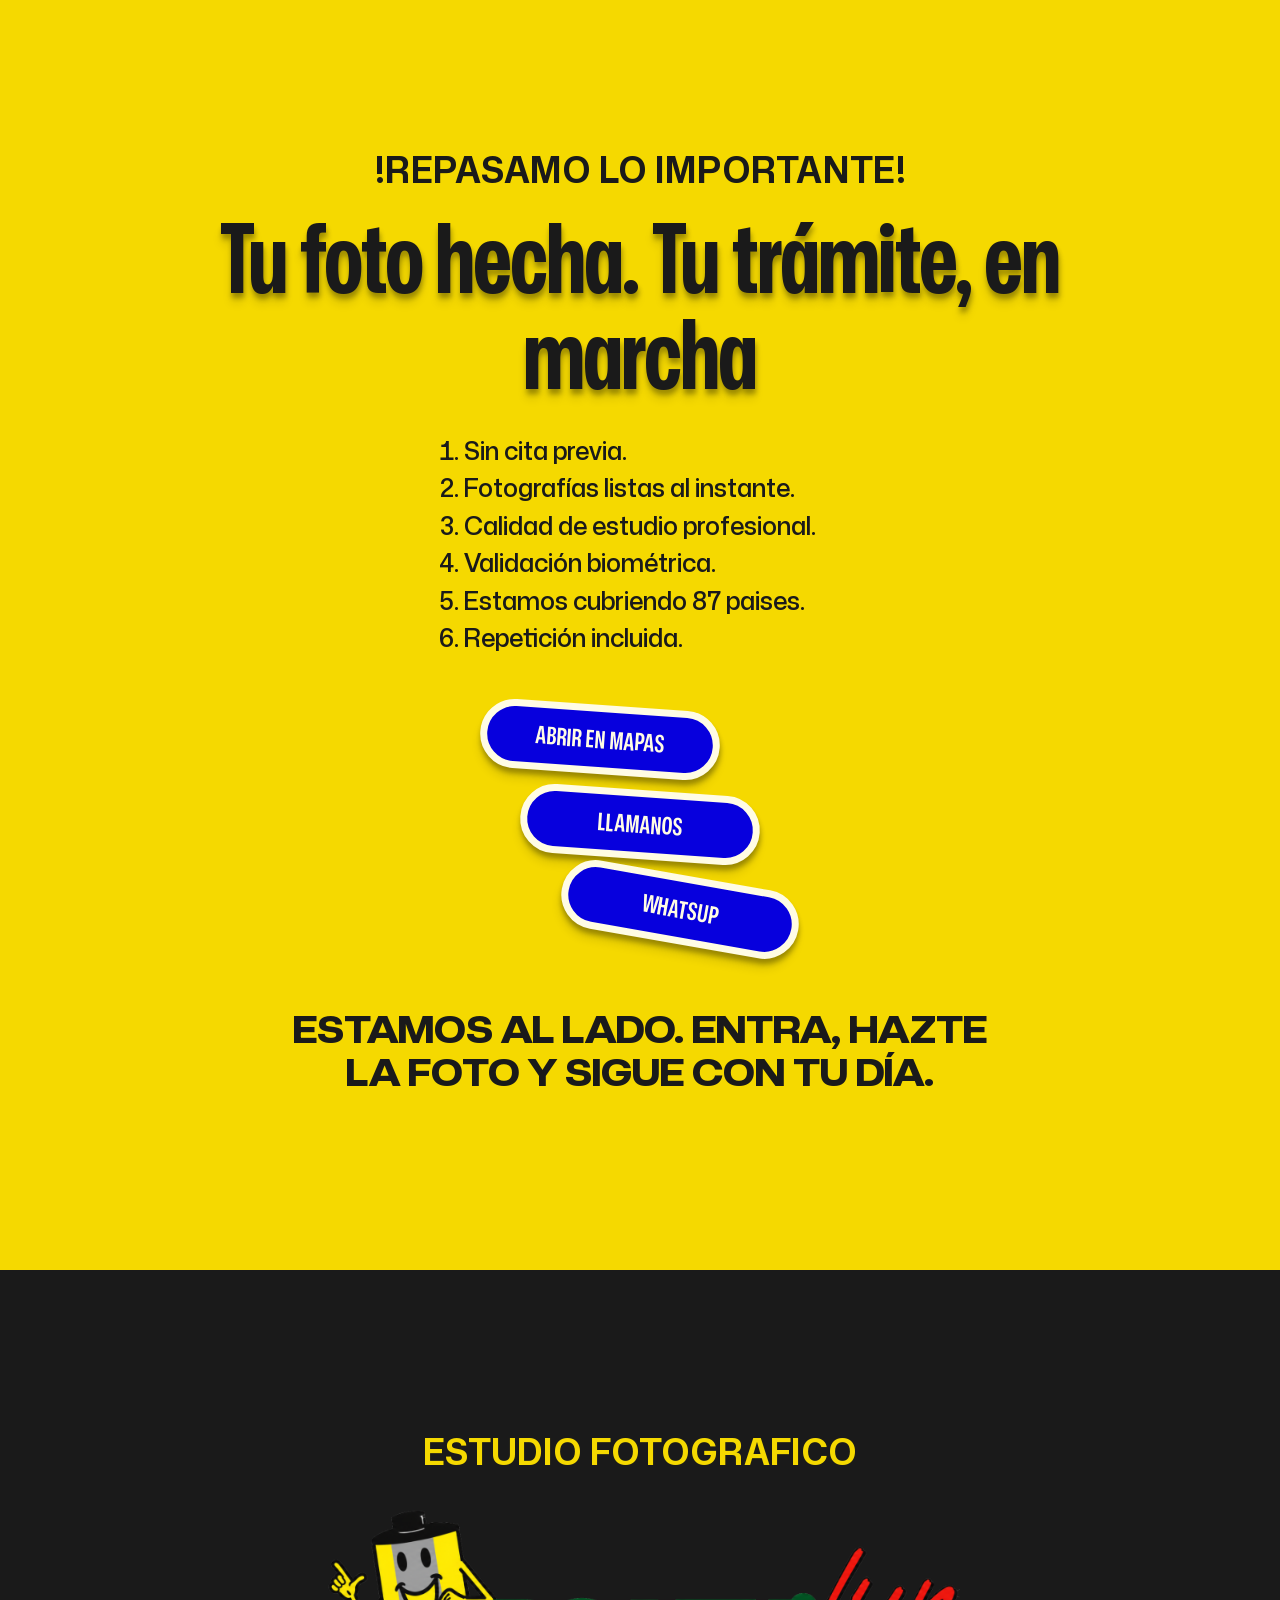
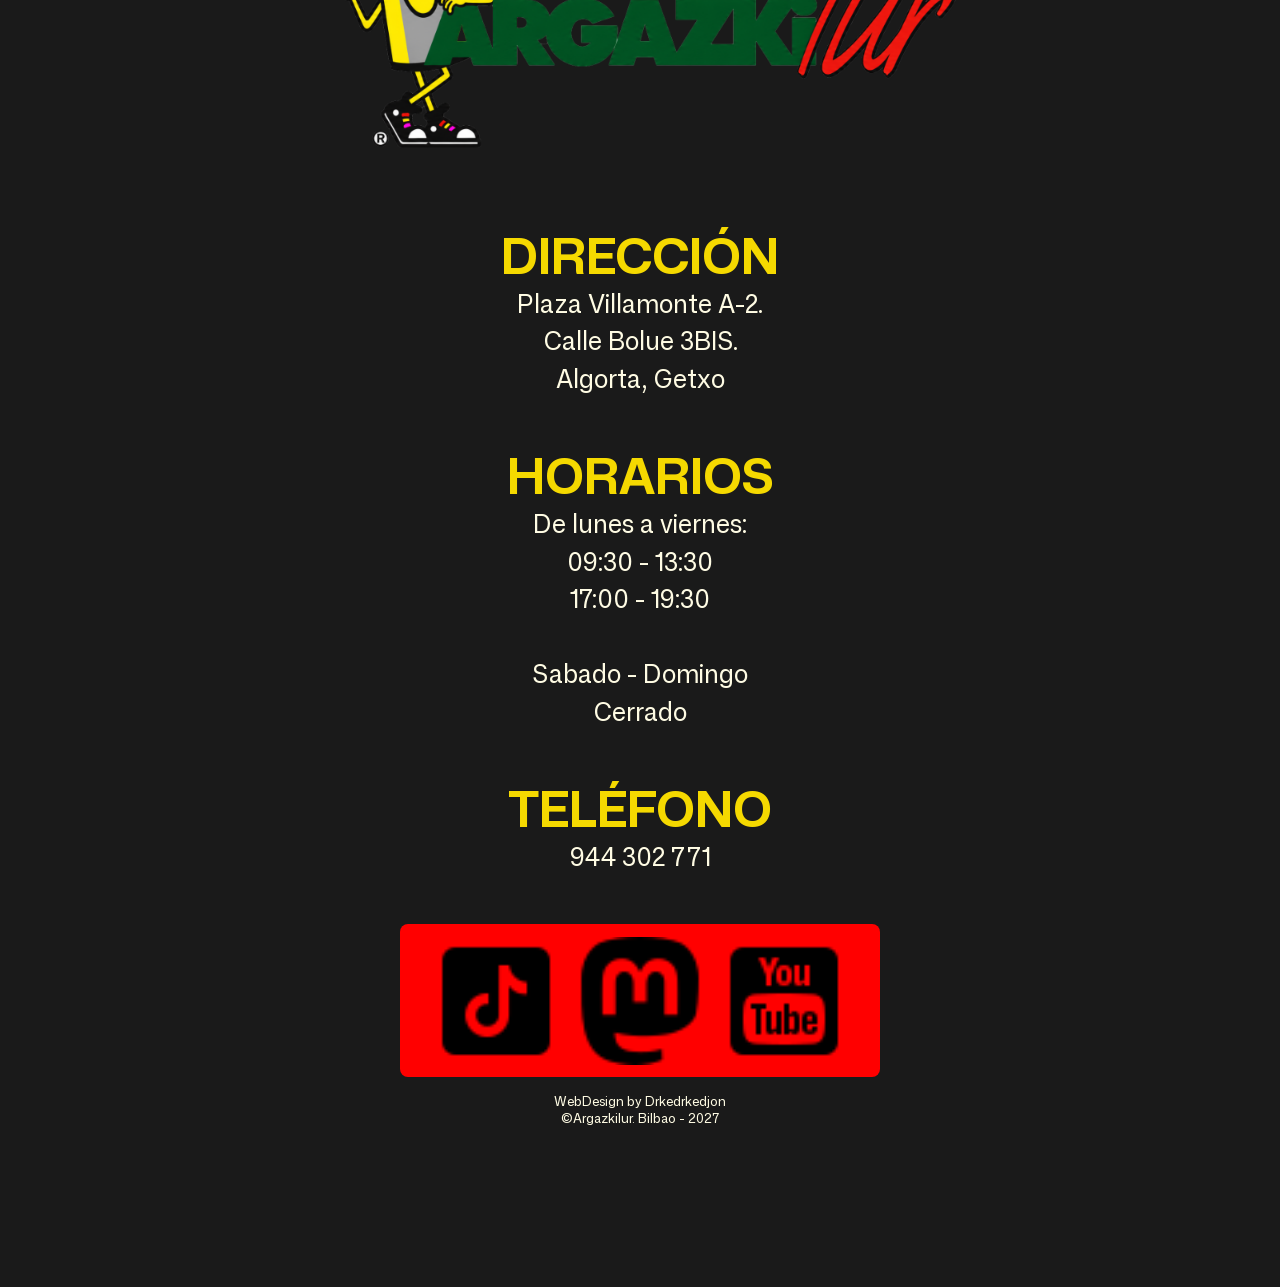
==== commit bbe59e95: "Merge branch 'beta'" ====
--- a/index.html
+++ b/index.html
@@ -64,97 +64,100 @@
         <span class="bckg-img">¿?</span>
         <h2>¿CÓMO FUNCIONA?</h2>
         <span class="pitch">Entras, te haces la foto y listo</span>
-        <div class="como-funciona-card">
-          <div class="cfc-fondo-amarillo"></div>
-          <span class="cfc-number">1</span>
-          <div class="upper-title">
-            <h3 class="cfc-title">Llegas</h3>
-            <div class="cfc-image-container">
+        <div class="cards-container">
+          <div class="como-funciona-card">
+            <div class="cfc-fondo-amarillo"></div>
+            <span class="cfc-number">1</span>
+            <div class="upper-title">
+              <h3 class="cfc-title">Llegas</h3>
+              <div class="cfc-image-container">
+                <img
+                  loading="lazy"
+                  src="./assets/images/arrow-in.png"
+                  alt=""
+                  class="cfc-sombra-1"
+                />
+                <img
+                  loading="lazy"
+                  src="./assets/images/wolk-in.png"
+                  alt=""
+                  class="cfc-sombra-2"
+                />
+              </div>
+            </div>
+            <div class="barra-horisontal"></div>
+            <p class="cfc-parafo">
+              Estamos junto a la estación de Algorta, en la plaza Villamonte.
+              Nos encontrarás nada más llegar en metro o autobús.
+            </p>
+          </div>
+          <div class="como-funciona-card">
+            <div class="cfc-fondo-amarillo"></div>
+            <span class="cfc-number">2</span>
+            <div class="upper-title">
+              <h3 class="cfc-title">Te hacemos la foto</h3>
+
               <img
                 loading="lazy"
-                src="./assets/images/arrow-in.png"
+                src="./assets/images/flash.png"
                 alt=""
-                class="cfc-sombra-1"
+                class="cfc-sombra-2 flash-shit"
               />
+            </div>
+            <div class="barra-horisontal"></div>
+            <p class="cfc-parafo">
+              Utilizamos cámara profesional e iluminación de estudio para
+              conseguir una fotografía nítida, natural y favorecedora.
+            </p>
+          </div>
+          <div class="como-funciona-card">
+            <div class="cfc-fondo-amarillo"></div>
+            <span class="cfc-number">3</span>
+            <div class="upper-title">
+              <h3 class="cfc-title">La comprobamos</h3>
+
               <img
                 loading="lazy"
-                src="./assets/images/wolk-in.png"
+                src="./assets/images/lupa.png"
                 alt=""
                 class="cfc-sombra-2"
               />
             </div>
+            <div class="barra-horisontal"></div>
+            <p class="cfc-parafo">
+              Con el software biométrico especializado verificamos que la
+              fotografía cumple los requisitos técnicos oficiales de 87 países
+              del mundo.
+            </p>
           </div>
-          <div class="barra-horisontal"></div>
-          <p class="cfc-parafo">
-            Estamos junto a la estación de Algorta, en la plaza Villamonte. Nos
-            encontrarás nada más llegar en metro o autobús.
-          </p>
-        </div>
-        <div class="como-funciona-card">
-          <div class="cfc-fondo-amarillo"></div>
-          <span class="cfc-number">2</span>
-          <div class="upper-title">
-            <h3 class="cfc-title">Te hacemos la foto</h3>
-
-            <img
-              loading="lazy"
-              src="./assets/images/flash.png"
-              alt=""
-              class="cfc-sombra-2"
-            />
+          <div class="como-funciona-card">
+            <div class="cfc-fondo-amarillo"></div>
+            <span class="cfc-number">4</span>
+            <div class="upper-title">
+              <h3 class="cfc-title">Te la llevas</h3>
+              <div class="cfc-image-container">
+                <img
+                  loading="lazy"
+                  src="./assets/images/arrow-out.png"
+                  alt=""
+                  class="cfc-sombra-1"
+                />
+                <img
+                  loading="lazy"
+                  src="./assets/images/wolk-out.png"
+                  alt=""
+                  class="cfc-sombra-2"
+                />
+              </div>
+            </div>
+            <div class="barra-horisontal"></div>
+            <p class="cfc-parafo">
+              Tus fotos están listas al instante. Después, solo tienes que
+              caminar dos minutos hasta la oficina del DNI.
+            </p>
           </div>
-          <div class="barra-horisontal"></div>
-          <p class="cfc-parafo">
-            Utilizamos cámara profesional e iluminación de estudio para
-            conseguir una fotografía nítida, natural y favorecedora.
-          </p>
-        </div>
-        <div class="como-funciona-card">
-          <div class="cfc-fondo-amarillo"></div>
-          <span class="cfc-number">3</span>
-          <div class="upper-title">
-            <h3 class="cfc-title">La comprobamos</h3>
-
-            <img
-              loading="lazy"
-              src="./assets/images/lupa.png"
-              alt=""
-              class="cfc-sombra-2"
-            />
-          </div>
-          <div class="barra-horisontal"></div>
-          <p class="cfc-parafo">
-            Con el software biométrico especializado verificamos que la
-            fotografía cumple los requisitos técnicos oficiales de 87 países del
-            mundo.
-          </p>
-        </div>
-        <div class="como-funciona-card">
-          <div class="cfc-fondo-amarillo"></div>
-          <span class="cfc-number">4</span>
-          <div class="upper-title">
-            <h3 class="cfc-title">Te la llevas</h3>
-            <div class="cfc-image-container">
-              <img
-                loading="lazy"
-                src="./assets/images/arrow-out.png"
-                alt=""
-                class="cfc-sombra-1"
-              />
-              <img
-                loading="lazy"
-                src="./assets/images/wolk-out.png"
-                alt=""
-                class="cfc-sombra-2"
-              />
-            </div>
-          </div>
-          <div class="barra-horisontal"></div>
-          <p class="cfc-parafo">
-            Tus fotos están listas al instante. Después, solo tienes que caminar
-            dos minutos hasta la oficina del DNI.
-          </p>
-        </div>
+        </div>
+
         <img
           loading="lazy"
           class="barco"
--- a/styles/styles.css
+++ b/styles/styles.css
@@ -4,8 +4,8 @@
 
 
 :root {
-  --padding-block-big: 8rem;
-  --padding-block-small: 6rem;
+  --padding-block-big: clamp(8rem, 7.1818rem + 3.6364vw, 10rem);
+  --padding-block-small: clamp(6rem, 5.1818rem + 3.6364vw, 8rem);
   --padding-inline-big: 2rem;
   --padding-inline-small: 1rem;
 }
@@ -131,7 +131,7 @@
   border-radius: 50px;
   border: 0.2em solid var(--blanco);
   box-shadow: var(--box-shadow);
-  margin-bottom: 8rem;
+  margin-bottom: calc(var(--padding-block-big) + 2rem);
   z-index: 1;
   transform: rotate(-4deg);
   font-variation-settings:
@@ -148,6 +148,7 @@
   overflow: hidden;
 }
 
+/* Hero section media query */
 @media (min-width: 47rem) {
   .hero-pretitle {
     margin-top: 4rem;
@@ -159,7 +160,6 @@
     padding-inline: 2em;
   }
 
-
   .hero-title {
     font-size: 10rem;
     max-width: 80rem;
@@ -187,9 +187,19 @@
   position: relative;
   display: flex;
   flex-direction: column;
+  align-items: center;
   background-color: var(--blanco);
   padding-block: var(--padding-block-small);
 
+  & .pitch {
+    padding-inline: var(--padding-inline-small);
+  }
+}
+
+.cards-container {
+  display: flex;
+  flex-direction: column;
+  align-items: center;
 
   & .como-funciona-card:first-of-type {
     margin-top: 2.5rem;
@@ -198,11 +208,8 @@
   & .como-funciona-card:last-of-type {
     margin-bottom: 1.5rem;
   }
-
-  & .pitch {
-    padding-inline: var(--padding-inline-small);
-  }
-}
+}
+
 
 .bckg-img {
   position: absolute;
@@ -225,6 +232,7 @@
   margin-block: 0.5rem;
 }
 
+
 .cfc-fondo-amarillo {
   background-color: var(--amarillo);
   grid-column: 1/2;
@@ -277,6 +285,7 @@
   height: 6.6rem;
   margin-right: clamp(0.375rem, -0.0852rem + 2.0455vw, 1.5rem);
   opacity: 80%;
+  align-self: flex-end;
 }
 
 .barra-horisontal {
@@ -301,6 +310,79 @@
   opacity: 80%;
   height: 150px;
   transform: rotate(3deg);
+}
+
+/* Como funciona section media query */
+@media (min-width: 47rem) {
+  .cards-container {
+    display: grid;
+    grid-template-columns: repeat(2, 1fr);
+    grid-template-rows: repeat(2, 1fr);
+    column-gap: 1rem;
+    align-items: start;
+    margin-top: 5rem;
+    max-width: 80rem;
+    /* align-self: center; */
+
+    & .como-funciona-card:first-of-type {
+      margin-block: 0.5rem;
+    }
+
+
+    & .como-funciona-card:last-of-type {
+      margin-block: 0.5rem;
+    }
+
+    & .flash-shit {
+      transform: scaleX(-1);
+      margin-left: clamp(0.375rem, -0.0852rem + 2.0455vw, 1.5rem);
+      margin-right: 0;
+    }
+  }
+
+  .bckg-img {
+    left: 10vw;
+    top: 180px;
+    font-size: 18rem;
+  }
+
+  & .como-funciona-card:nth-of-type(2),
+  .como-funciona-card:nth-of-type(4) {
+    grid-template-columns: auto minmax(10%, 25%);
+
+    & .cfc-fondo-amarillo {
+      grid-column: 2/-1;
+      border-radius: 0;
+      border-top-left-radius: 1em;
+      border-bottom-left-radius: 1em;
+    }
+
+    & .cfc-number {
+      grid-column: -1/-2;
+    }
+
+    & .upper-title {
+      flex-direction: row-reverse;
+      grid-column: 1/2;
+    }
+
+    & .cfc-title {
+      text-align: right;
+    }
+
+    & .cfc-sombra-1 {
+      margin-right: 0;
+      margin-left: clamp(0.375rem, -0.0852rem + 2.0455vw, 1.5rem);
+    }
+
+    & .barra-horisontal {
+      grid-column: 1/2;
+    }
+
+    & .cfc-parafo {
+      grid-column: 1/2;
+    }
+  }
 }
 
 /* COMO FUNCIONA SECTION END */
@@ -637,4 +719,5 @@
   }
 }
 
-/* FOOTER SECTION END */+/* FOOTER SECTION END */
+/* SECTIONS FINISH */
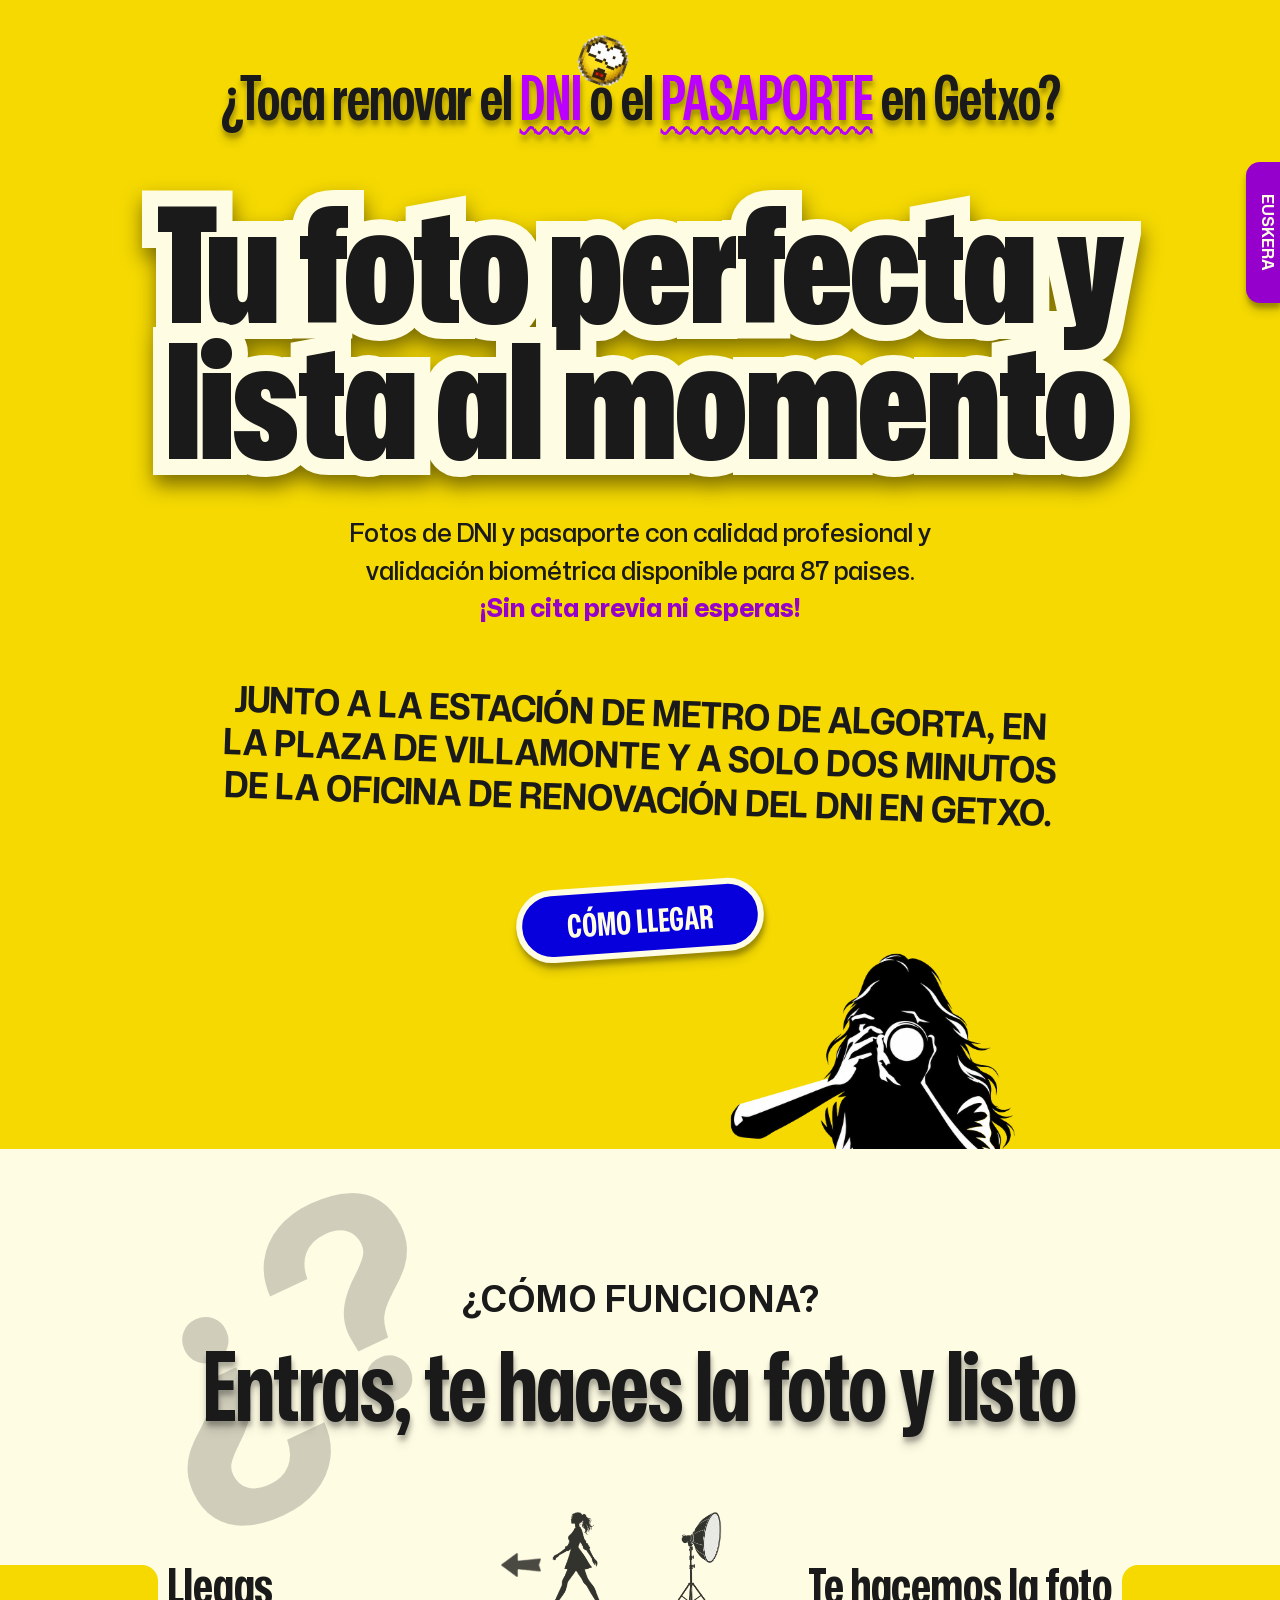
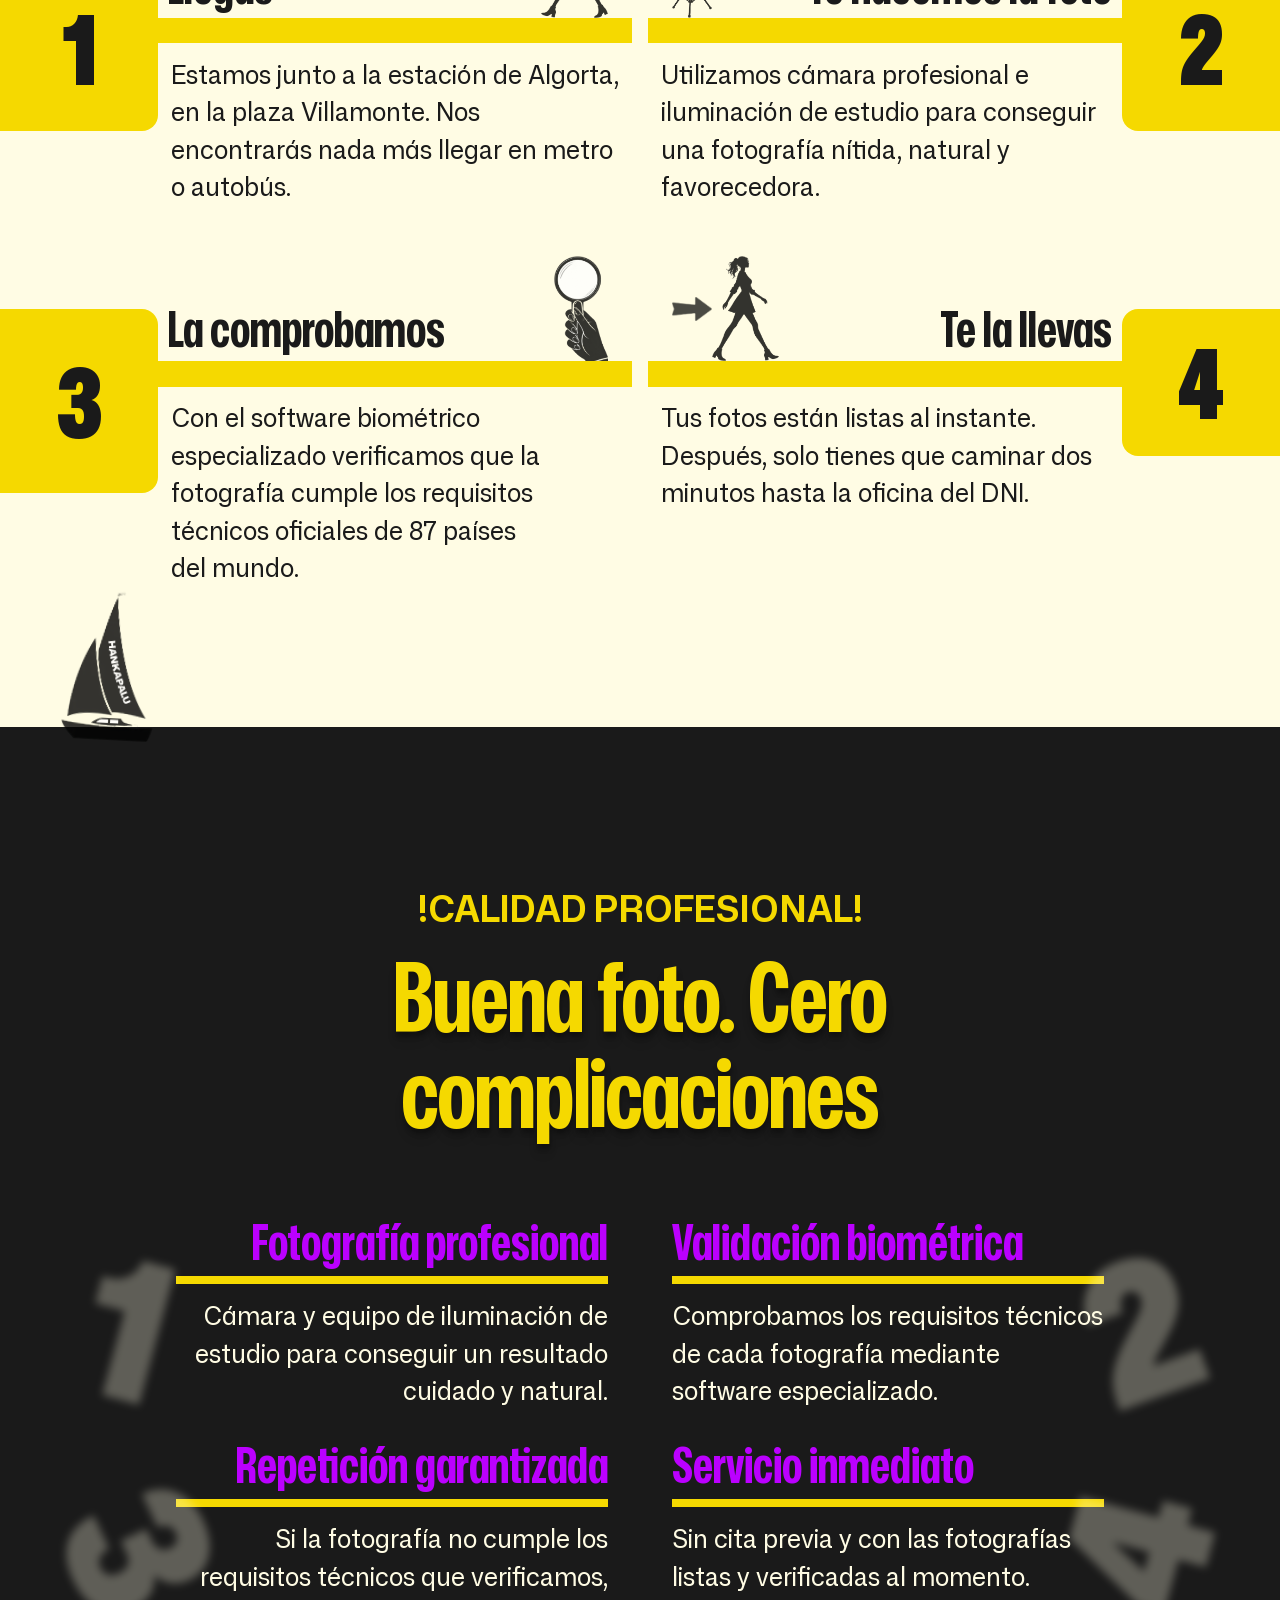
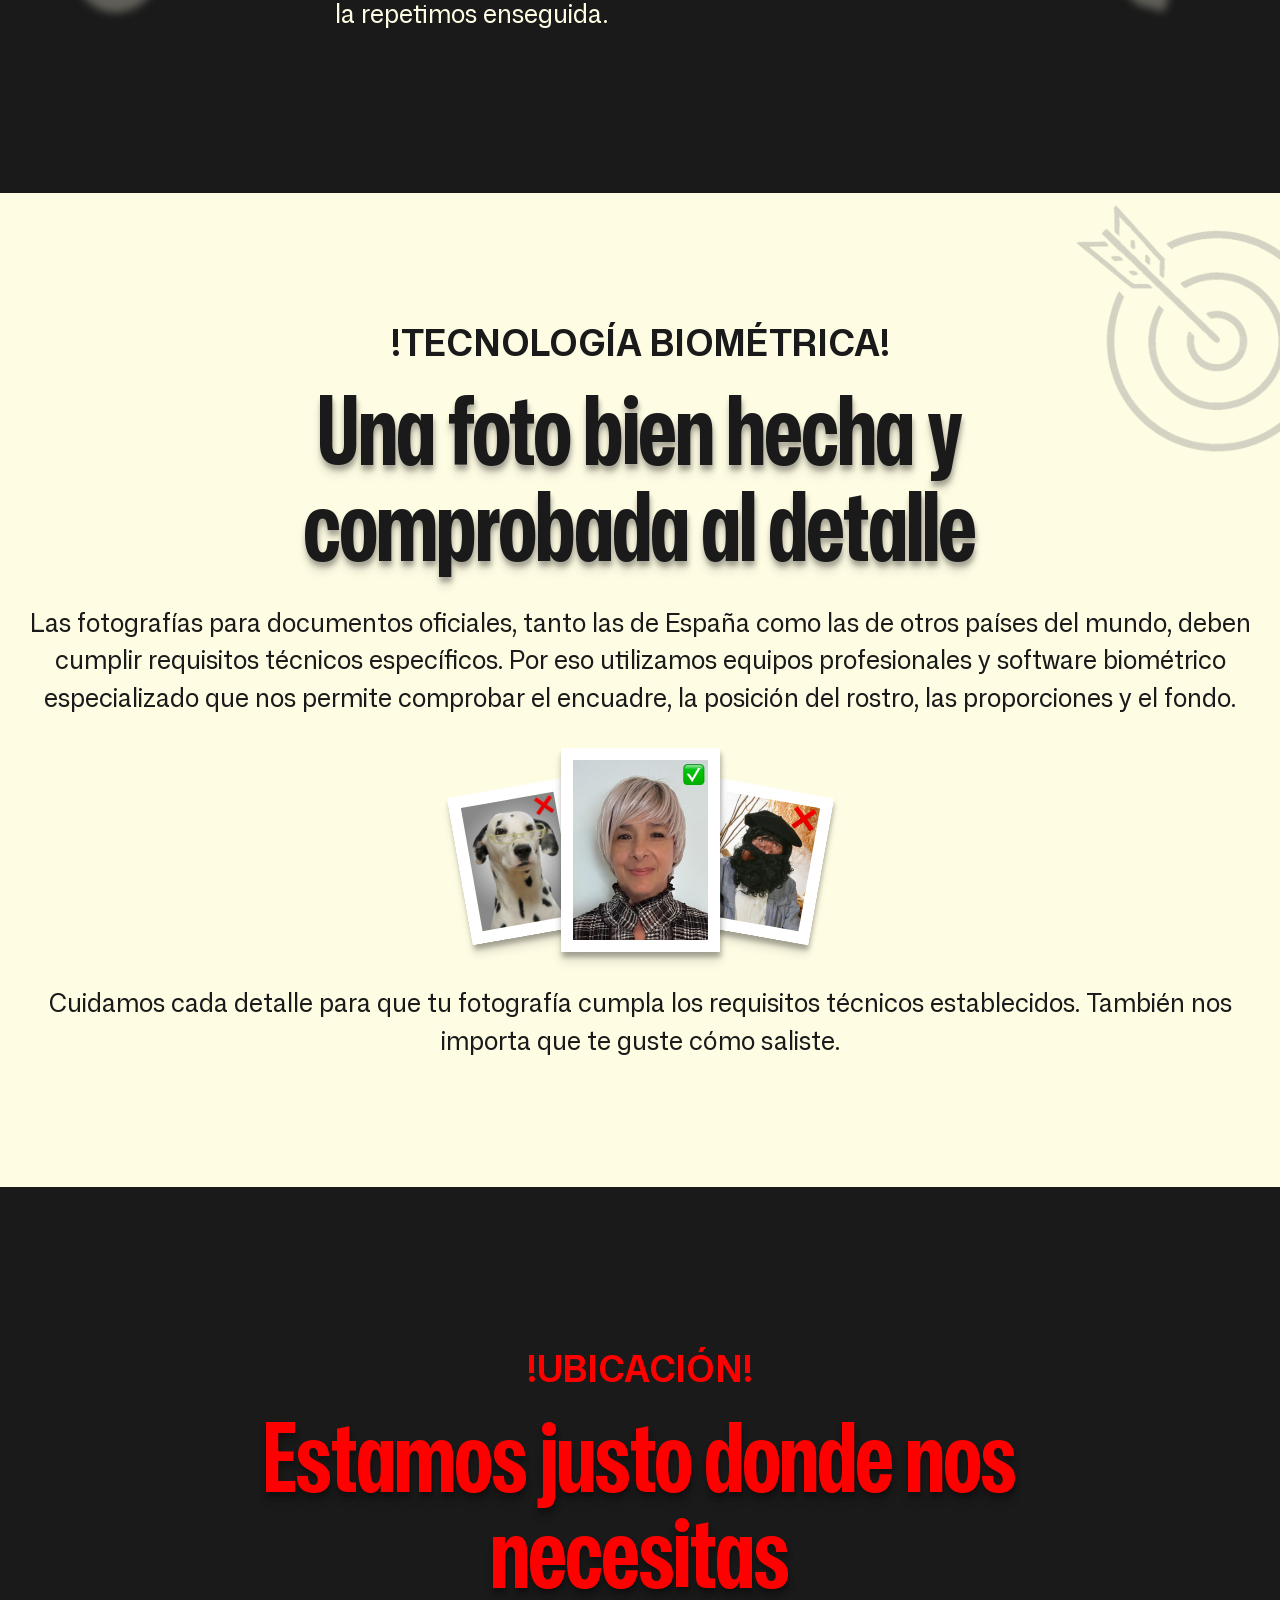
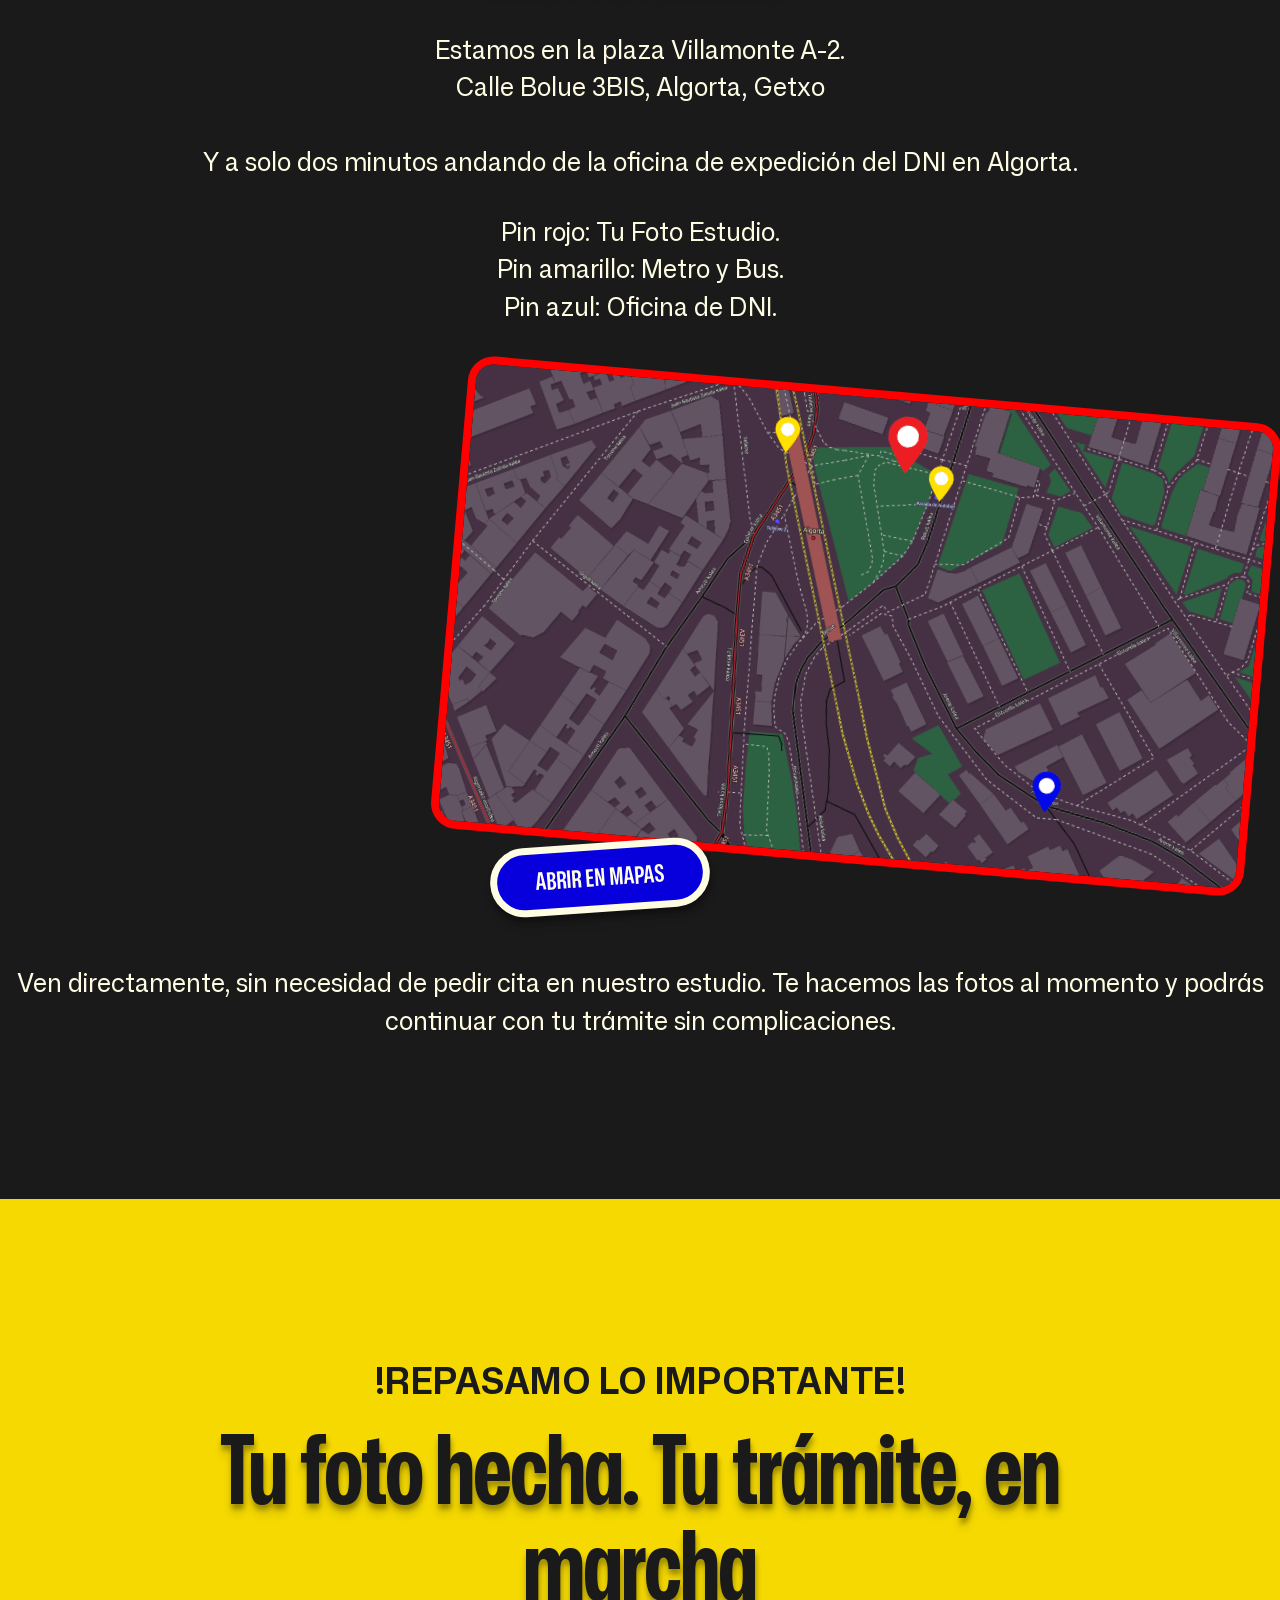
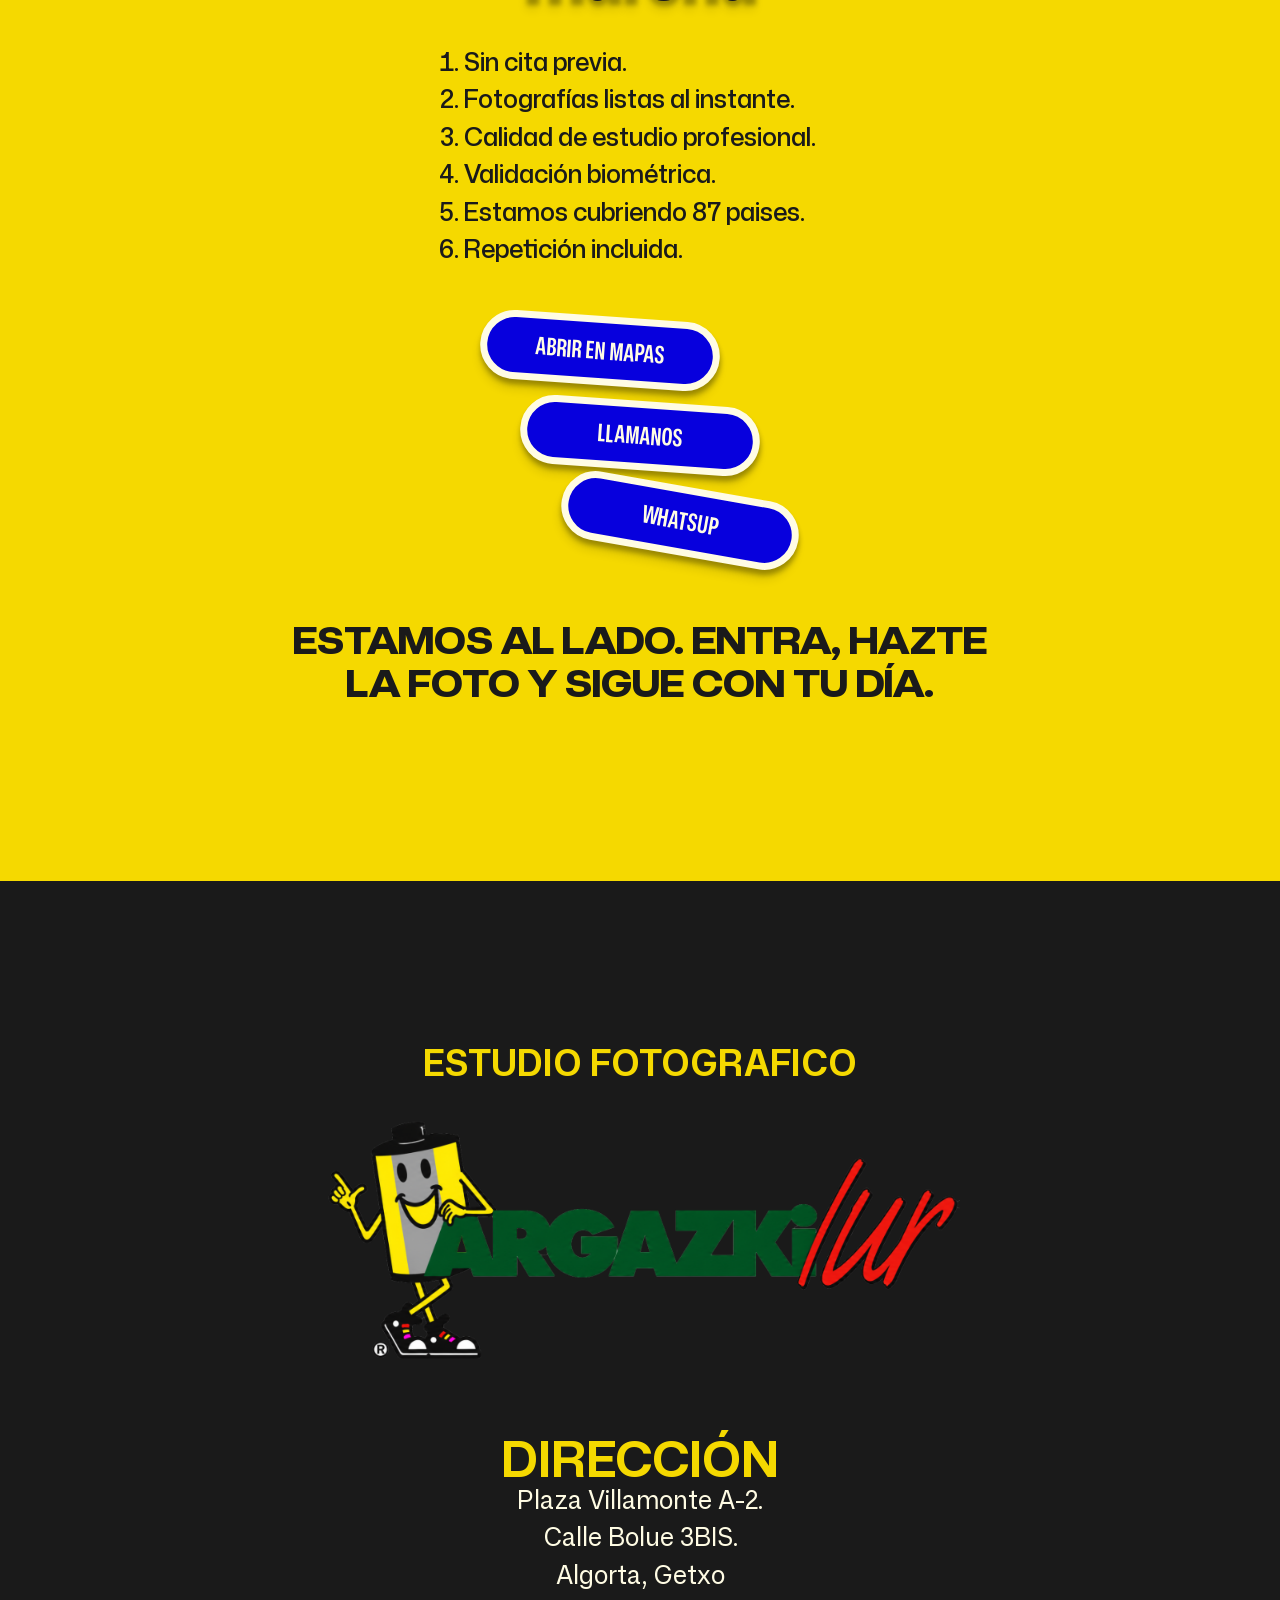
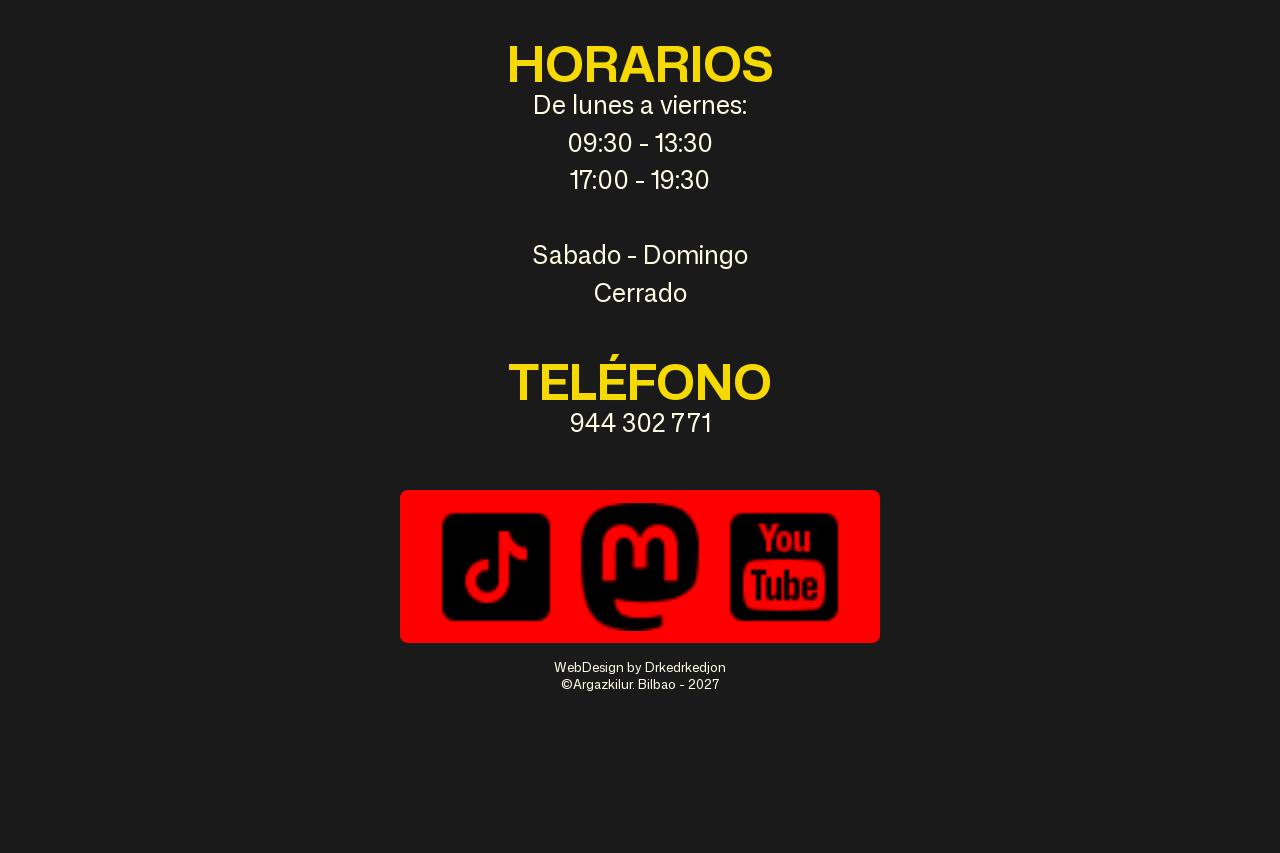
==== commit 092a464a: "Merge branch 'beta'" ====
--- a/index.html
+++ b/index.html
@@ -169,41 +169,43 @@
       <section class="calidad-pro">
         <h2>!CALIDAD PROFESIONAL!</h2>
         <span class="pitch">Buena foto. Cero complicaciones</span>
-        <div class="calidad-card uno">
-          <span class="calidad-card-number uno">1</span>
-          <h3>Fotografía profesional</h3>
-          <div class="linea-amarilla"></div>
-          <p>
-            Cámara y equipo de iluminación de estudio para conseguir un
-            resultado cuidado y natural.
-          </p>
-        </div>
-        <div class="calidad-card dos">
-          <span class="calidad-card-number dos">2</span>
-          <h3>Validación biométrica</h3>
-          <div class="linea-amarilla"></div>
-          <p>
-            Comprobamos los requisitos técnicos de cada fotografía mediante
-            software especializado.
-          </p>
-        </div>
-        <div class="calidad-card tres">
-          <span class="calidad-card-number tres">3</span>
-          <h3>Repetición garantizada</h3>
-          <div class="linea-amarilla"></div>
-          <p>
-            Si la fotografía no cumple los requisitos técnicos que verificamos,
-            la repetimos enseguida.
-          </p>
-        </div>
-        <div class="calidad-card cuatro">
-          <span class="calidad-card-number cuatro">4</span>
-          <h3>Servicio inmediato</h3>
-          <div class="linea-amarilla"></div>
-          <p>
-            Sin cita previa y con las fotografías listas y verificadas al
-            momento.
-          </p>
+        <div class="calidad-cards-container">
+          <div class="calidad-card card-uno">
+            <span class="calidad-card-number num-uno">1</span>
+            <h3>Fotografía profesional</h3>
+            <div class="linea-amarilla"></div>
+            <p>
+              Cámara y equipo de iluminación de estudio para conseguir un
+              resultado cuidado y natural.
+            </p>
+          </div>
+          <div class="calidad-card card-dos">
+            <span class="calidad-card-number num-dos">2</span>
+            <h3>Validación biométrica</h3>
+            <div class="linea-amarilla"></div>
+            <p>
+              Comprobamos los requisitos técnicos de cada fotografía mediante
+              software especializado.
+            </p>
+          </div>
+          <div class="calidad-card card-tres">
+            <span class="calidad-card-number num-tres">3</span>
+            <h3>Repetición garantizada</h3>
+            <div class="linea-amarilla"></div>
+            <p>
+              Si la fotografía no cumple los requisitos técnicos que
+              verificamos, la repetimos enseguida.
+            </p>
+          </div>
+          <div class="calidad-card card-cuatro">
+            <span class="calidad-card-number num-cuatro">4</span>
+            <h3>Servicio inmediato</h3>
+            <div class="linea-amarilla"></div>
+            <p>
+              Sin cita previa y con las fotografías listas y verificadas al
+              momento.
+            </p>
+          </div>
         </div>
       </section>
 
--- a/styles/styles.css
+++ b/styles/styles.css
@@ -175,7 +175,7 @@
   }
 
   .hero-fotograf {
-    right: 6rem;
+    right: 20vw;
     width: initial;
   }
 }
@@ -230,6 +230,7 @@
   grid-template-columns: minmax(10%, 25%) auto;
   grid-template-rows: repeat(5, auto);
   margin-block: 0.5rem;
+  align-content: start;
 }
 
 
@@ -261,7 +262,6 @@
 }
 
 .cfc-title {
-  /* font-size: 2.3rem; */
   font-variation-settings:
     "wght" 700,
     "wdth" 75,
@@ -319,18 +319,21 @@
     grid-template-columns: repeat(2, 1fr);
     grid-template-rows: repeat(2, 1fr);
     column-gap: 1rem;
-    align-items: start;
+    align-items: stretch;
     margin-top: 5rem;
     max-width: 80rem;
-    /* align-self: center; */
+
+    .como-funciona-card {
+      margin-block: 0rem;
+    }
 
     & .como-funciona-card:first-of-type {
-      margin-block: 0.5rem;
+      margin-block: 0rem;
     }
 
 
     & .como-funciona-card:last-of-type {
-      margin-block: 0.5rem;
+      margin-block: 0rem;
     }
 
     & .flash-shit {
@@ -345,6 +348,7 @@
     top: 180px;
     font-size: 18rem;
   }
+
 
   & .como-funciona-card:nth-of-type(2),
   .como-funciona-card:nth-of-type(4) {
@@ -409,8 +413,14 @@
     margin-bottom: 3rem;
   }
 
-  & .uno,
-  .tres {
+}
+
+.calidad-cards-container {
+  display: flex;
+  flex-direction: column;
+
+  & .card-uno,
+  .card-tres {
     align-self: flex-end;
   }
 }
@@ -424,9 +434,10 @@
   width: fit-content;
   margin-block: 1.6rem;
 
+
   & .calidad-card-number {
     position: absolute;
-    opacity: 20%;
+    opacity: 30%;
     font-size: 10rem;
     font-variation-settings:
       "wght" 900,
@@ -435,34 +446,35 @@
     color: var(--blanco);
   }
 
-  & .uno,
-  .dos,
-  .tres,
-  .cuatro {
+
+  & .num-uno,
+  .num-dos,
+  .num-tres,
+  .num-cuatro {
     line-height: 0.8;
     filter: blur(4px);
     overflow: hidden;
   }
 
-  & .uno {
+  & .num-uno {
     left: -40px;
     top: 20px;
     transform: rotate(15deg);
   }
 
-  & .dos {
+  & .num-dos {
     right: -40px;
     top: 20px;
     transform: rotate(-20deg);
   }
 
-  & .tres {
+  & .num-tres {
     left: -40px;
     top: 20px;
     transform: rotate(65deg);
   }
 
-  & .cuatro {
+  & .num-cuatro {
     right: -40px;
     top: 20px;
     transform: rotate(-75deg);
@@ -484,6 +496,58 @@
 
   & p {
     color: var(--blanco);
+  }
+}
+
+/* Calidad profesional section media query */
+@media (min-width: 55rem) {
+  .calidad-cards-container {
+    align-self: center;
+    display: grid;
+    grid-template-columns: repeat(2, 1fr);
+    grid-template-rows: repeat(2, 1fr);
+    gap: 2rem;
+    align-items: strech;
+    margin-top: var(--padding-inline-big);
+    max-width: 60rem;
+    align-content: start;
+  }
+
+  .calidad-card {
+    gap: 0.8em;
+    max-width: 30rem;
+    padding-inline: var(--padding-inline-small);
+    margin-block: 0;
+
+
+    & .calidad-card-number {
+      font-size: 12rem;
+    }
+
+    & .num-uno {
+      left: -70px;
+      top: 30px;
+    }
+
+    & .num-dos {
+      right: -70px;
+      top: 30px;
+    }
+
+    & .num-tres {
+      left: -70px;
+      top: 30px;
+    }
+
+    & .num-cuatro {
+      right: -70px;
+      top: 30px;
+    }
+  }
+
+  .calidad-card.card-uno,
+  .calidad-card.card-tres {
+    text-align: right;
   }
 }
 
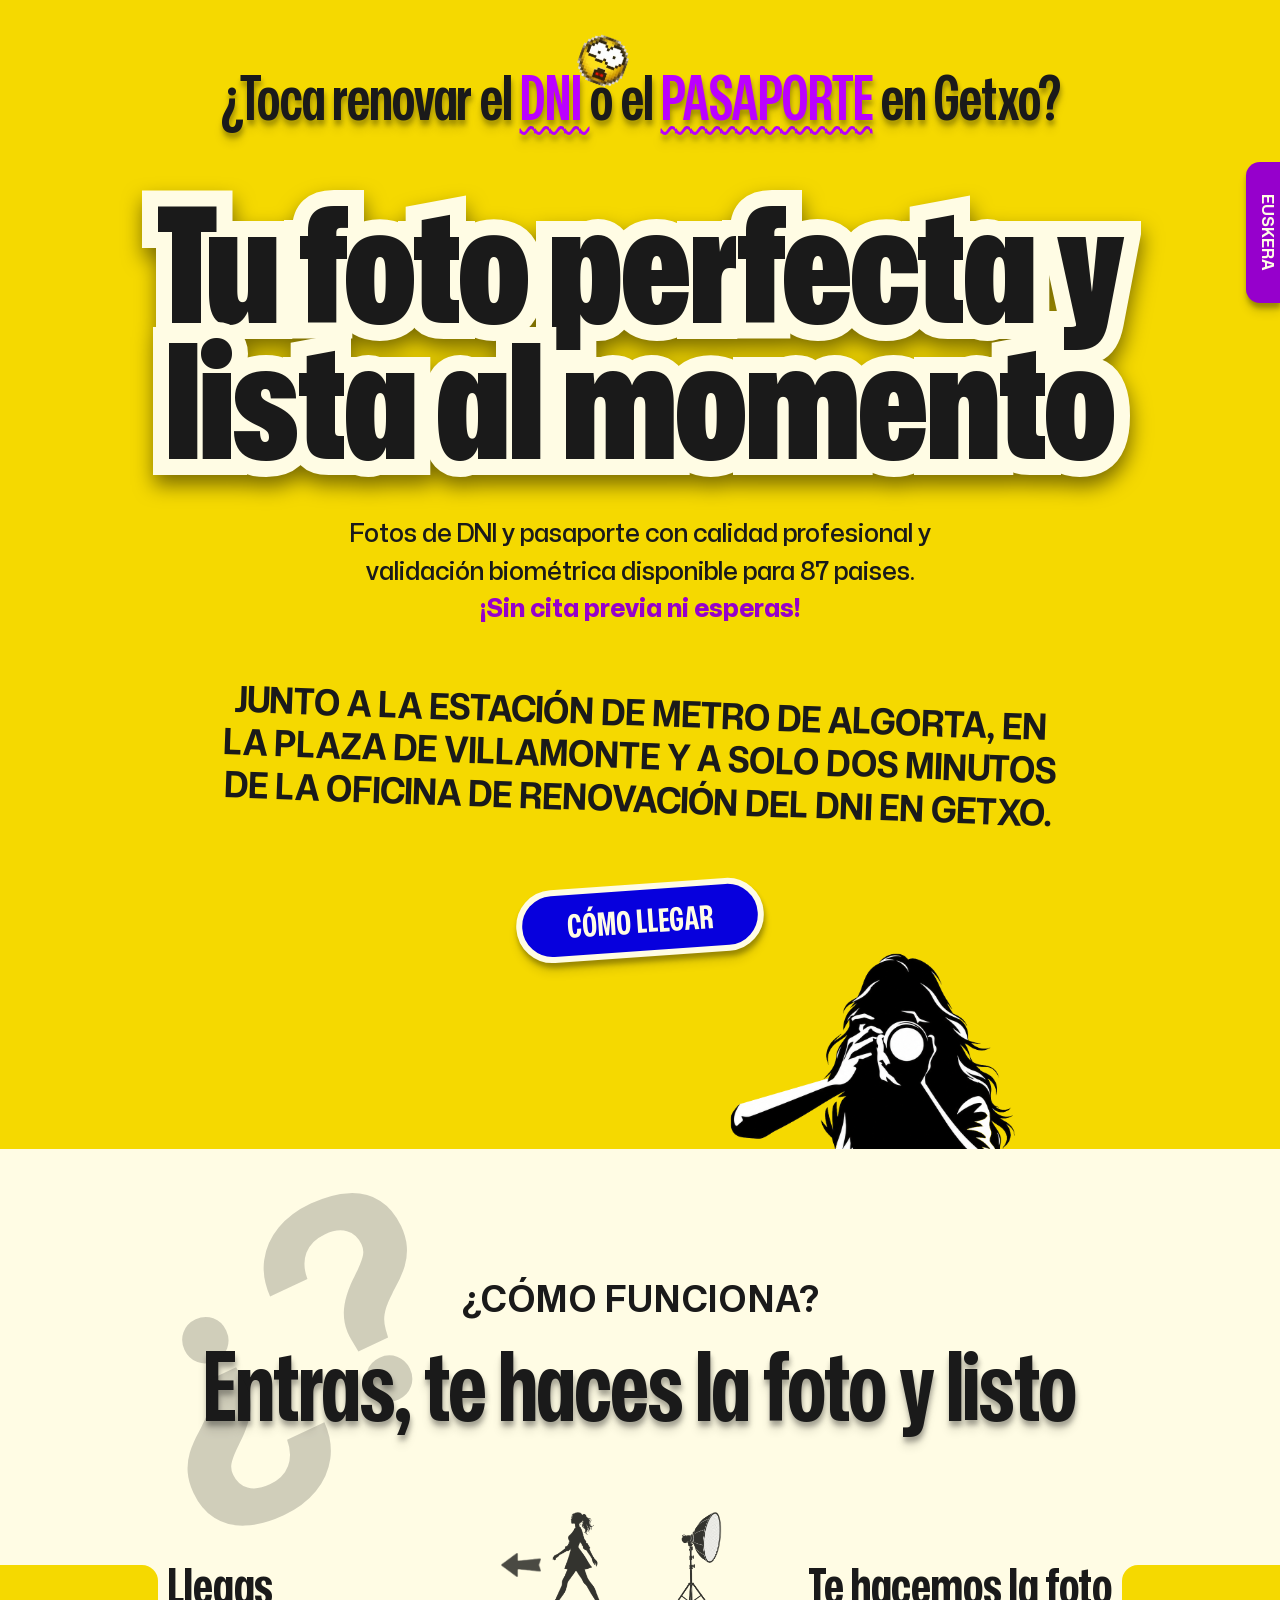
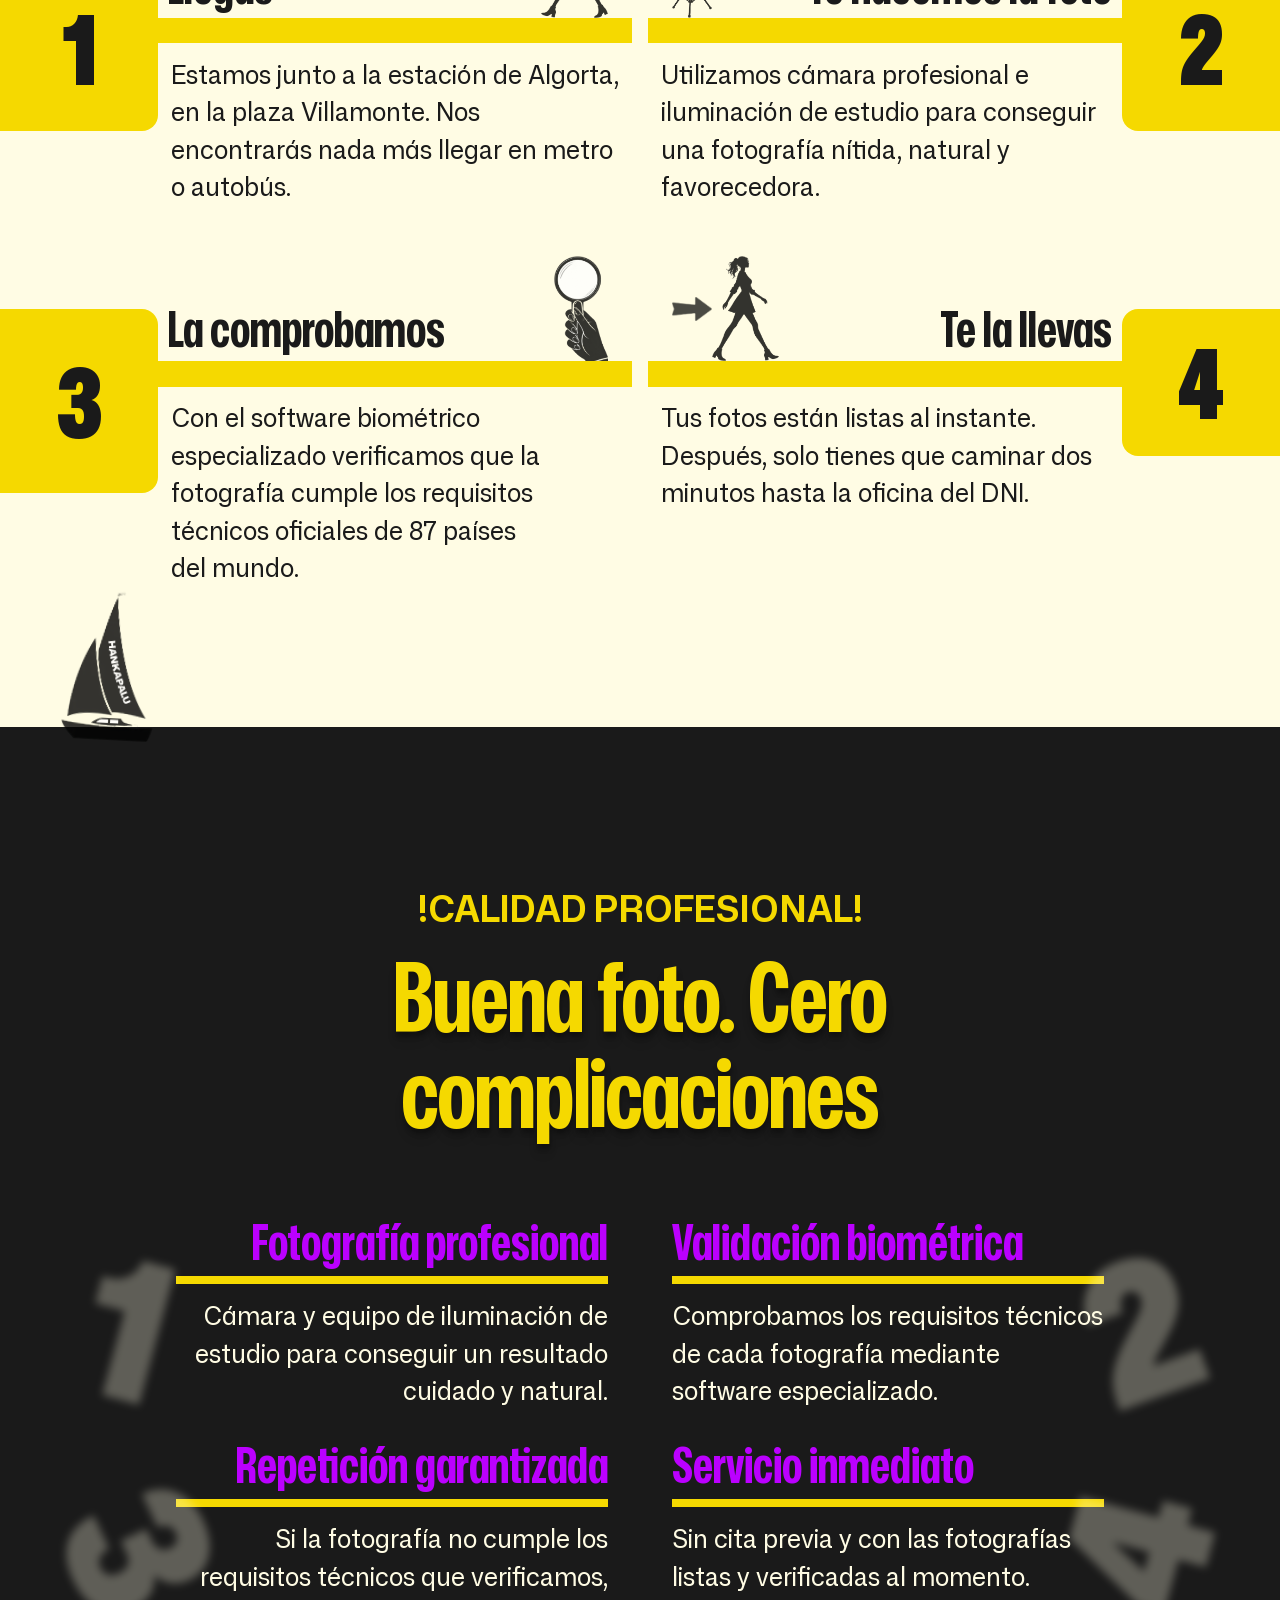
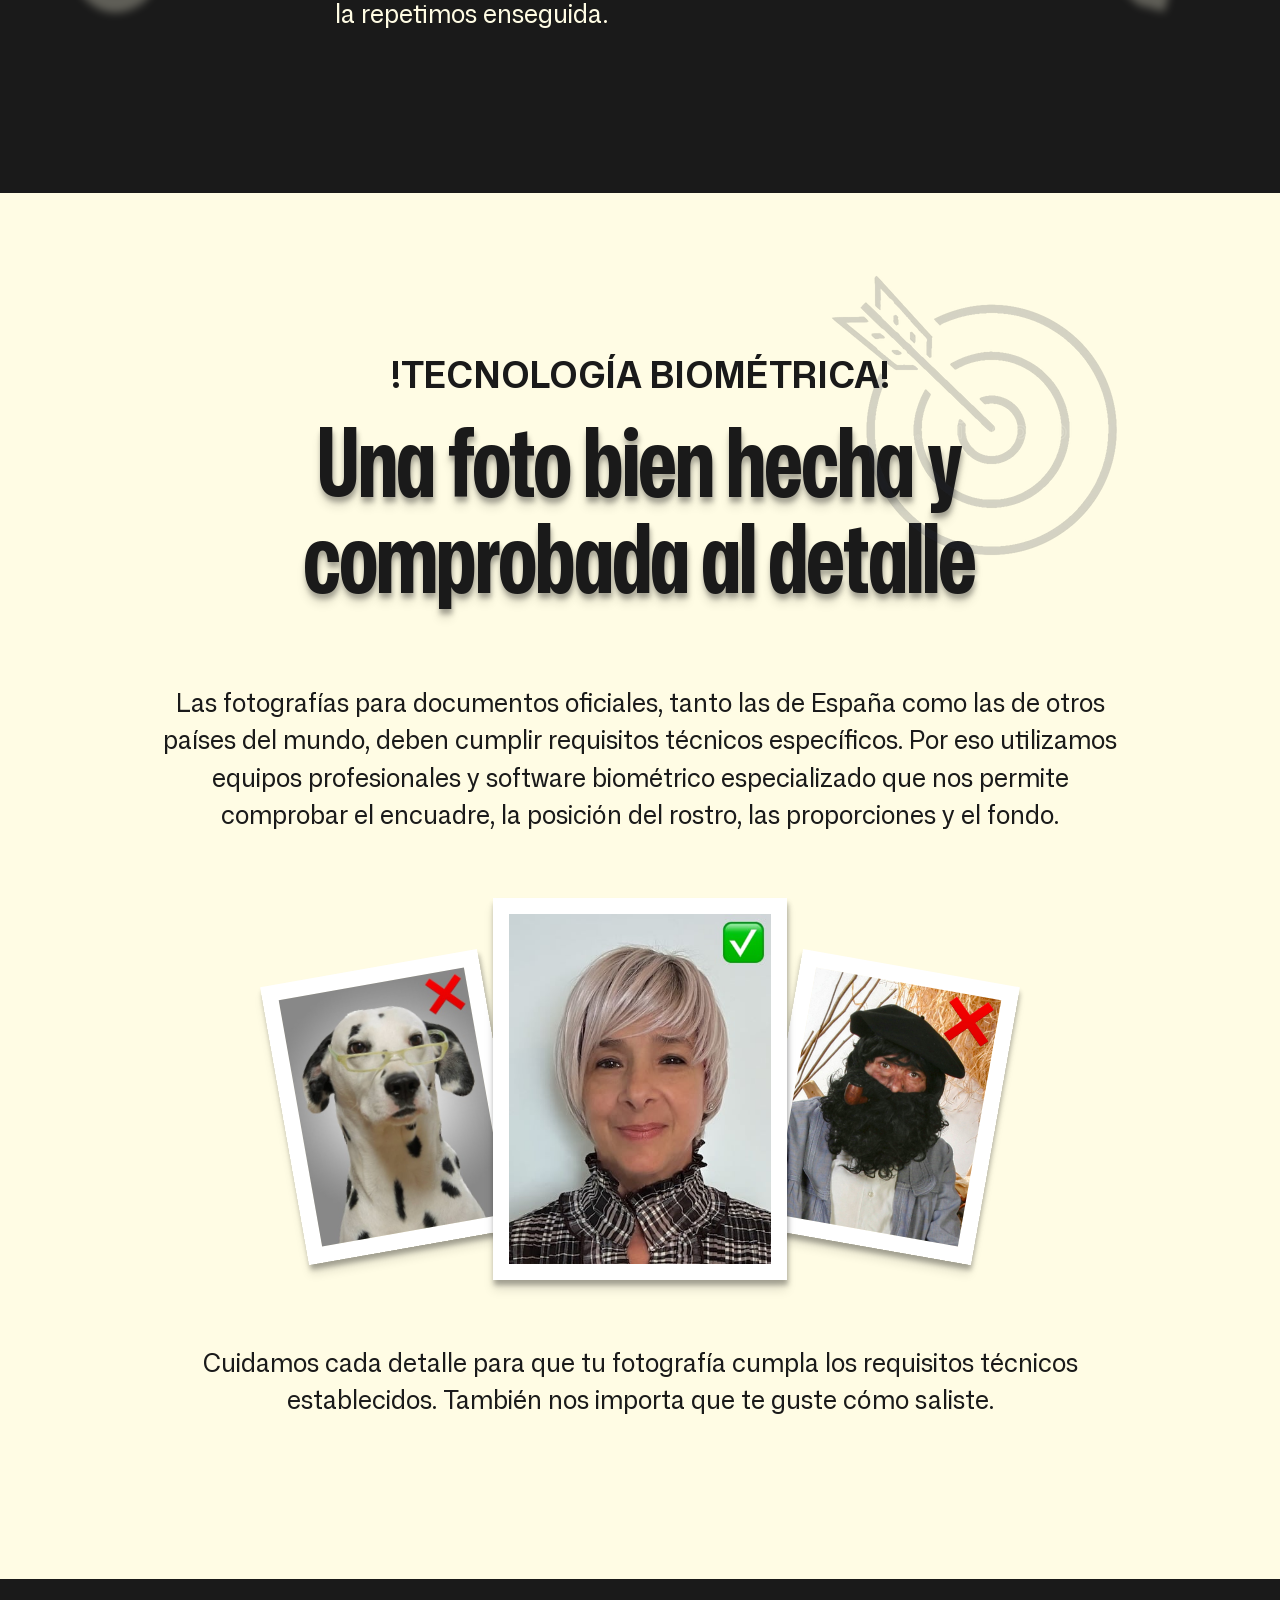
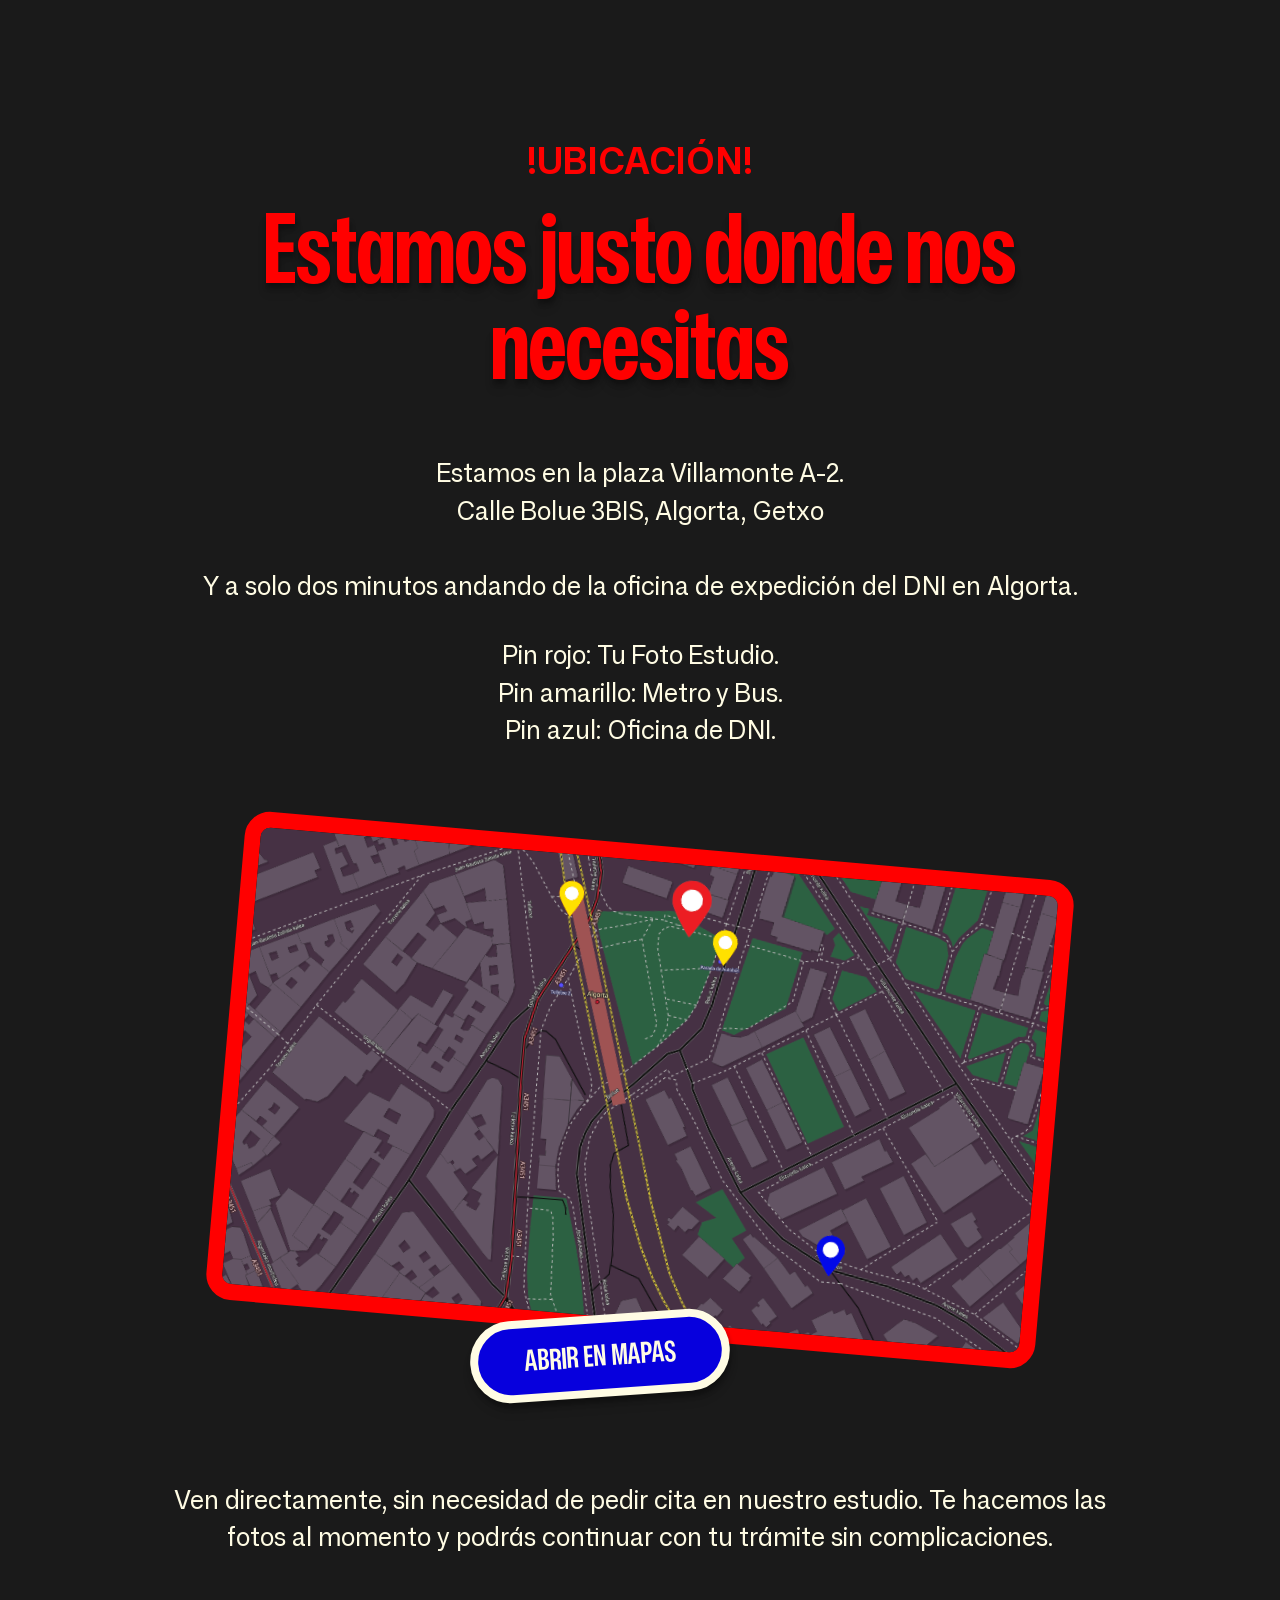
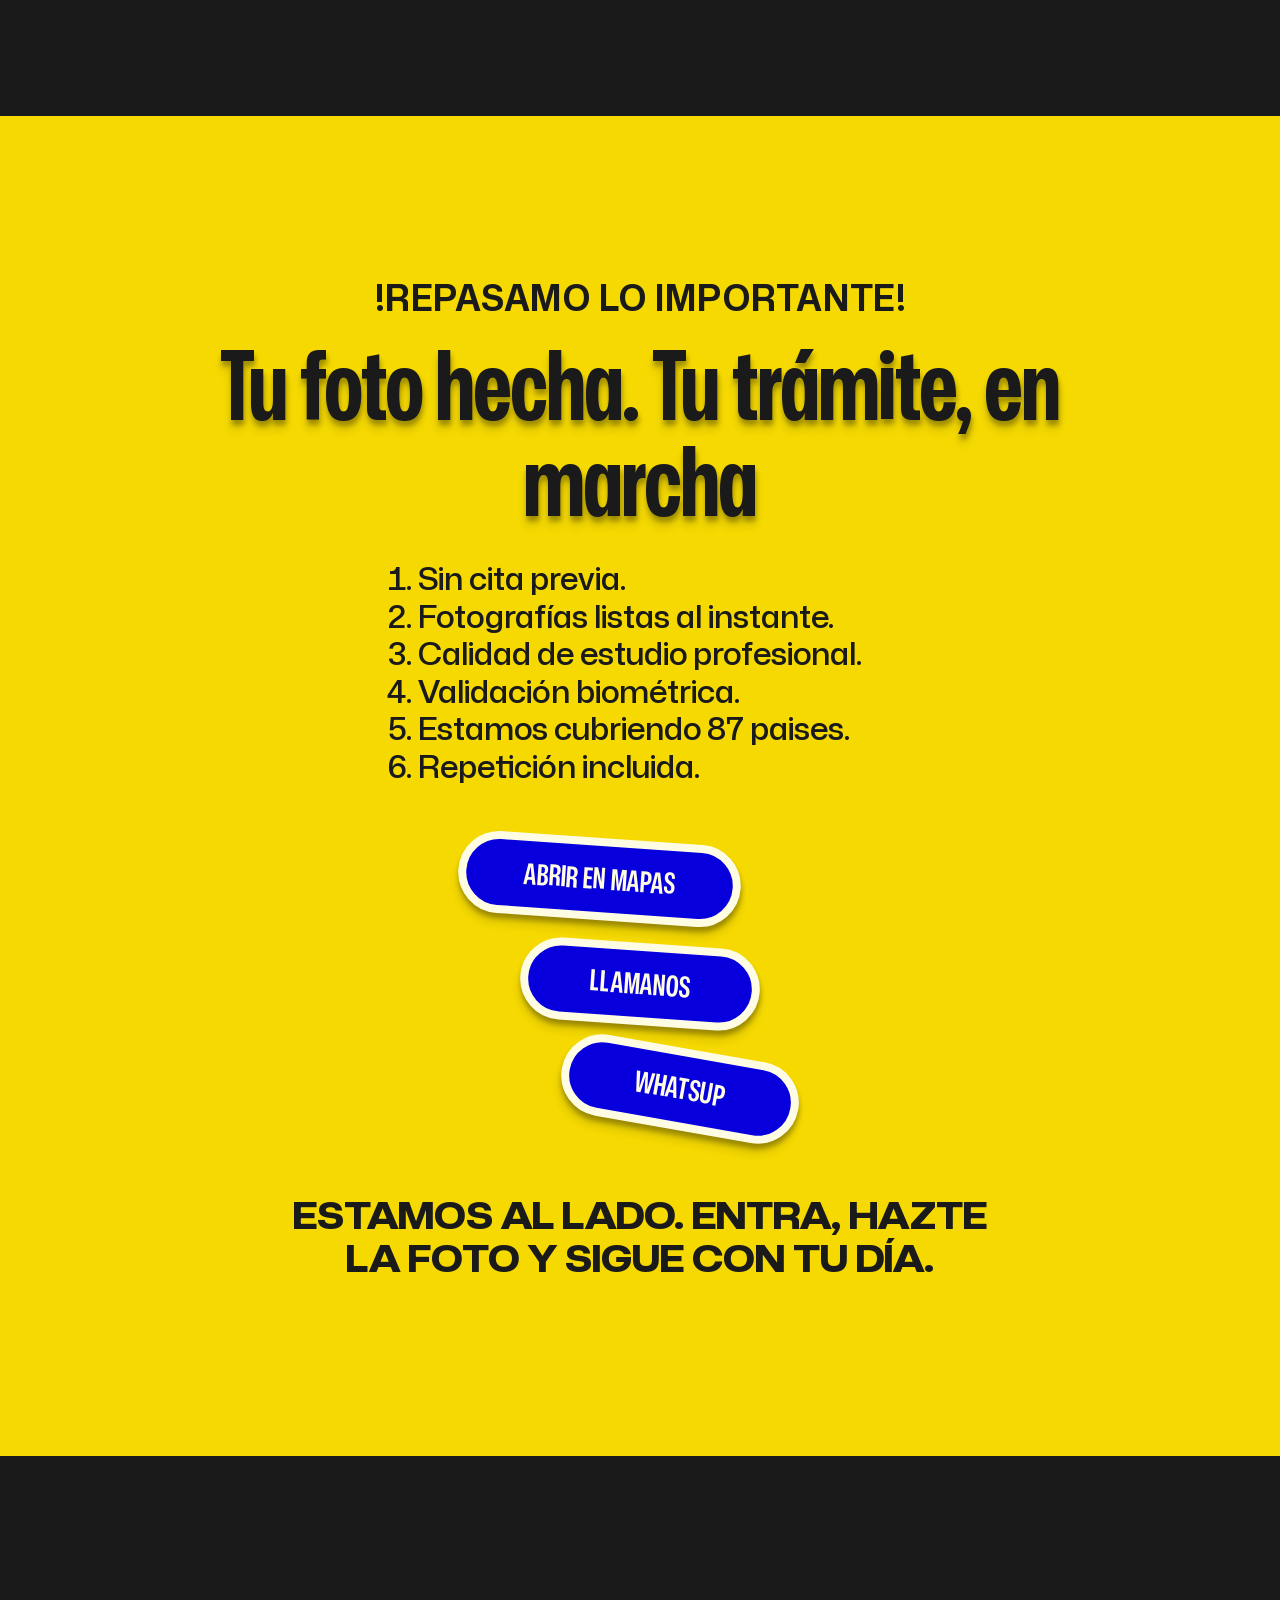
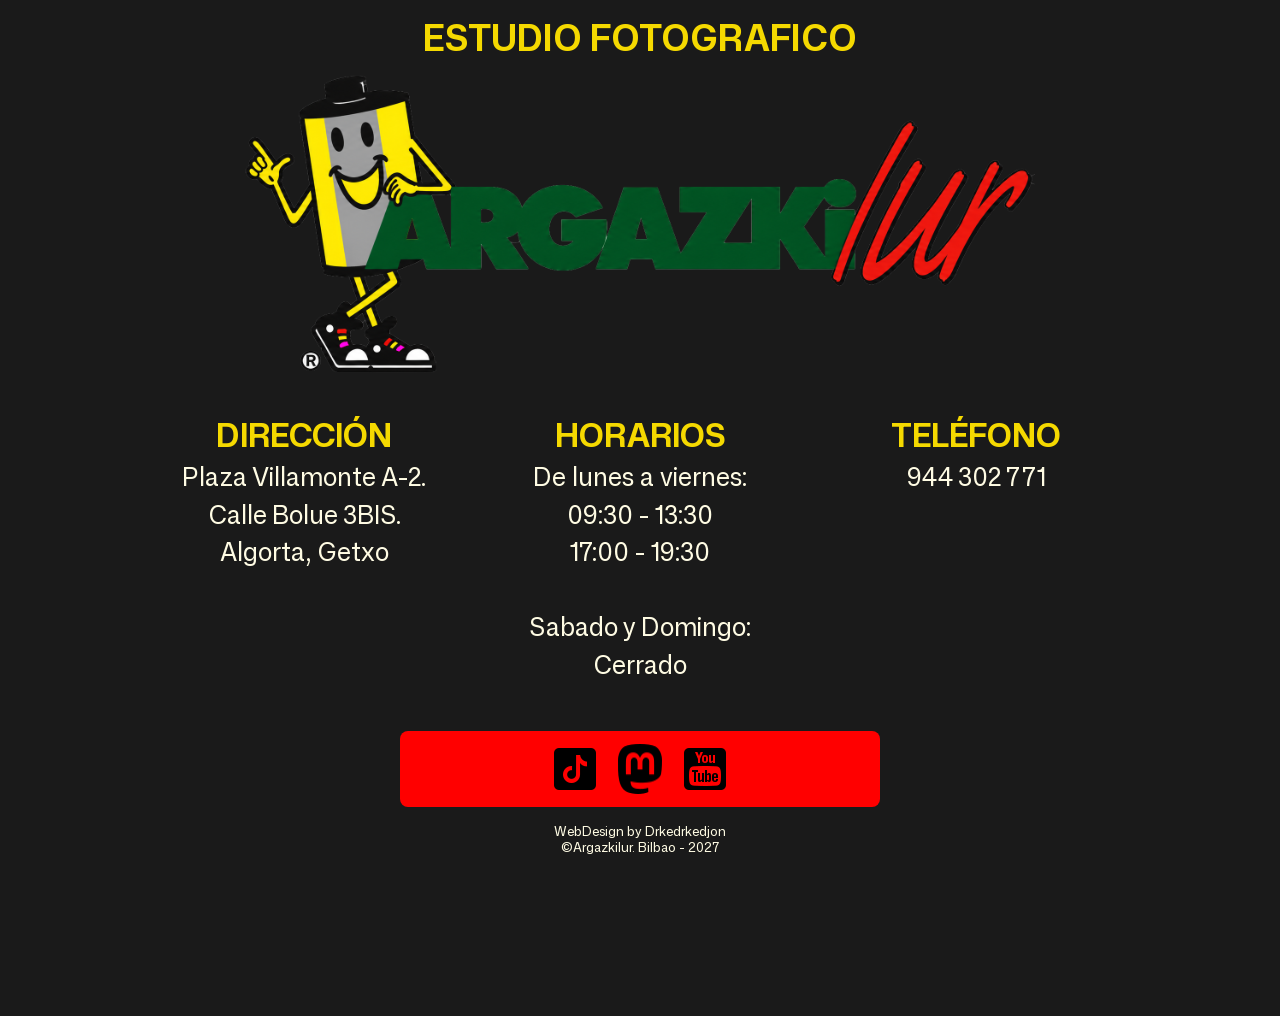
==== commit 2536fb26: "Merge branch 'beta'" ====
--- a/index.html
+++ b/index.html
@@ -261,15 +261,15 @@
         <h2>!UBICACIÓN!</h2>
         <span class="pitch">Estamos justo donde nos necesitas</span>
         <p>
-          Estamos en la plaza Villamonte&nbsp;A-2. <br />
-          Calle Bolue 3BIS, Algorta, Getxo <br /><br />
+          Estamos en la&nbsp;plaza&nbsp;Villamonte&nbsp;A-2. <br />
+          Calle&nbsp;Bolue&nbsp;3BIS, Algorta, Getxo <br /><br />
           Y a solo dos minutos andando de la oficina de expedición del DNI en
           Algorta.
         </p>
         <p class="pin-shit">
-          Pin rojo: Tu Foto Estudio. <br />
-          Pin amarillo: Metro y Bus. <br />
-          Pin azul: Oficina de DNI.
+          Pin rojo: Tu&nbsp;Foto&nbsp;Estudio. <br />
+          Pin amarillo: Metro&nbsp;y&nbsp;Bus. <br />
+          Pin azul: Oficina&nbsp;de&nbsp;DNI.
         </p>
         <img
           loading="lazy"
@@ -312,23 +312,32 @@
           src="./assets/images/logo-old-new.png"
           alt=""
         />
-        <h3>DIRECCIÓN</h3>
-        <p>
-          Plaza Villamonte A-2. <br />
-          Calle Bolue 3BIS.<br />
-          Algorta, Getxo
-        </p>
-        <h3>HORARIOS</h3>
-        <p>
-          De lunes a viernes:<br />
-          09:30 - 13:30<br />
-          17:00 - 19:30<br />
-          <br />
-          Sabado - Domingo<br />
-          Cerrado
-        </p>
-        <h3>TELÉFONO</h3>
-        <p>944 302 771</p>
+        <div class="footer-text-container">
+          <div>
+            <h3>DIRECCIÓN</h3>
+            <p>
+              Plaza&nbsp;Villamonte&nbsp;A-2. <br />
+              Calle&nbsp;Bolue&nbsp;3BIS.<br />
+              Algorta, Getxo
+            </p>
+          </div>
+          <div>
+            <h3>HORARIOS</h3>
+            <p>
+              De lunes a viernes:<br />
+              09:30 - 13:30<br />
+              17:00 - 19:30<br />
+              <br />
+              Sabado&nbsp;y&nbsp;Domingo:<br />
+              Cerrado
+            </p>
+          </div>
+          <div>
+            <h3>TELÉFONO</h3>
+            <p>944&nbsp;302&nbsp;771</p>
+          </div>
+        </div>
+
         <div class="separator-rojo">
           <img
             loading="lazy"
@@ -346,8 +355,8 @@
             alt=""
           />
         </div>
-        <p>
-          WebDesign by Drkedrkedjon <br />
+        <p class="copyright">
+          WebDesign&nbsp;by&nbsp;Drkedrkedjon <br />
           ©Argazkilur. Bilbao - 2027
         </p>
       </footer>
--- a/styles/styles.css
+++ b/styles/styles.css
@@ -558,11 +558,16 @@
   position: relative;
   display: flex;
   flex-direction: column;
+  align-items: center;
   background-color: var(--blanco);
   text-align: center;
   padding-block: var(--padding-block-small);
   padding-inline: var(--padding-inline-small);
   overflow: hidden;
+
+  & p {
+    max-width: 60rem;
+  }
 
   & p:first-of-type {
     margin-top: 2rem;
@@ -608,6 +613,69 @@
     z-index: 9;
     margin-bottom: 1rem;
     transform: translate(-16px) rotate(10deg);
+  }
+}
+
+/* Biometria section media query */
+@media (min-width: 33rem) {
+  .images {
+    & .zur {
+      max-height: 170px;
+      margin-bottom: 2rem;
+    }
+
+    & .popo {
+      max-height: 260px;
+    }
+
+    & .olentzero {
+      max-height: 170px;
+      margin-bottom: 2rem;
+    }
+  }
+}
+
+/* Biometria section media query */
+@media (min-width: 49rem) {
+  .biometria {
+    padding-block: var(--padding-block-big);
+    padding-inline: var(--padding-inline-small);
+
+
+    & p:first-of-type {
+      margin-top: 5rem;
+    }
+
+    & .diana {
+      top: 80px;
+      right: 10rem;
+      max-width: 20rem;
+    }
+  }
+
+  .images {
+    margin-block: 4rem;
+
+
+    & img {
+      border: 16px solid white;
+    }
+
+    & .zur {
+      max-height: 250px;
+      margin-bottom: 2rem;
+      transform: translate(10px) rotate(-10deg);
+    }
+
+    & .popo {
+      max-height: 350px;
+    }
+
+    & .olentzero {
+      max-height: 250px;
+      margin-bottom: 2rem;
+      transform: translate(-10px) rotate(10deg);
+    }
   }
 }
 
@@ -674,6 +742,35 @@
   }
 }
 
+/* Ubicacion section media query */
+@media (min-width: 47rem) {
+  .ubicacion {
+    align-items: center;
+
+    & .pin-mapa {
+      top: 60px;
+      left: 10rem;
+    }
+
+    & .mapa-osm {
+      margin-top: 6rem;
+      align-self: center;
+      border-width: 1rem;
+      border-radius: 1.6rem;
+    }
+
+    & .action-btn-ubicacion {
+      font-size: 1.8rem;
+    }
+
+    & p {
+      margin-top: 4rem;
+      max-width: 60rem;
+    }
+
+  }
+}
+
 /* UBICACION SECTION END */
 /* RESUME SECTION START */
 
@@ -681,6 +778,7 @@
   padding-inline: var(--padding-inline-small);
   display: flex;
   flex-direction: column;
+  align-items: center;
   background-color: var(--amarillo);
   clip-path: var(--wavy-both);
   padding-block: var(--padding-block-big);
@@ -726,11 +824,30 @@
 
   & .pitch-resume {
     margin-top: 4rem;
-    /* font-size: 2.5rem; */
     font-variation-settings:
       "wght" 800,
       "wdth" 125,
       "opsz" 100;
+  }
+}
+
+/* Resume section media query */
+@media (min-width: 47rem) {
+  .resume {
+
+    & .repasamos-lista {
+      font-size: 2rem;
+    }
+
+    & .action-btn-resume {
+      font-size: 1.8rem;
+      margin-top: 1.4rem;
+
+    }
+
+    & .pitch-resume {
+      max-width: 60rem;
+    }
   }
 }
 
@@ -754,15 +871,12 @@
 
   & h3 {
     color: var(--amarillo);
-    margin-top: 3rem;
+    margin: 3rem 0 0.5rem;
+    font-size: 2rem;
   }
 
   & p {
     color: var(--blanco);
-  }
-
-  & img {
-    width: min(90%, 40rem);
   }
 
   & .separator-rojo {
@@ -776,12 +890,38 @@
     justify-content: center;
   }
 
-  & p:last-of-type {
+
+  & .copyright {
     margin-top: 1rem;
     font-size: 0.8rem;
     line-height: 1.3;
   }
 }
 
+/* Resume section media query */
+@media (min-width: 50rem) {
+  .footer {
+
+    .footer-text-container {
+      display: flex;
+      gap: 2rem;
+      padding-inline: var(--padding-inline-small);
+      width: min(100%, 63rem);
+      justify-content: center;
+    }
+
+    .footer-text-container>div {
+      flex: 1 1 0;
+      min-width: 0;
+    }
+
+    & h3 {
+      margin: 3rem 0 0.5rem;
+    }
+
+
+  }
+}
+
 /* FOOTER SECTION END */
 /* SECTIONS FINISH */
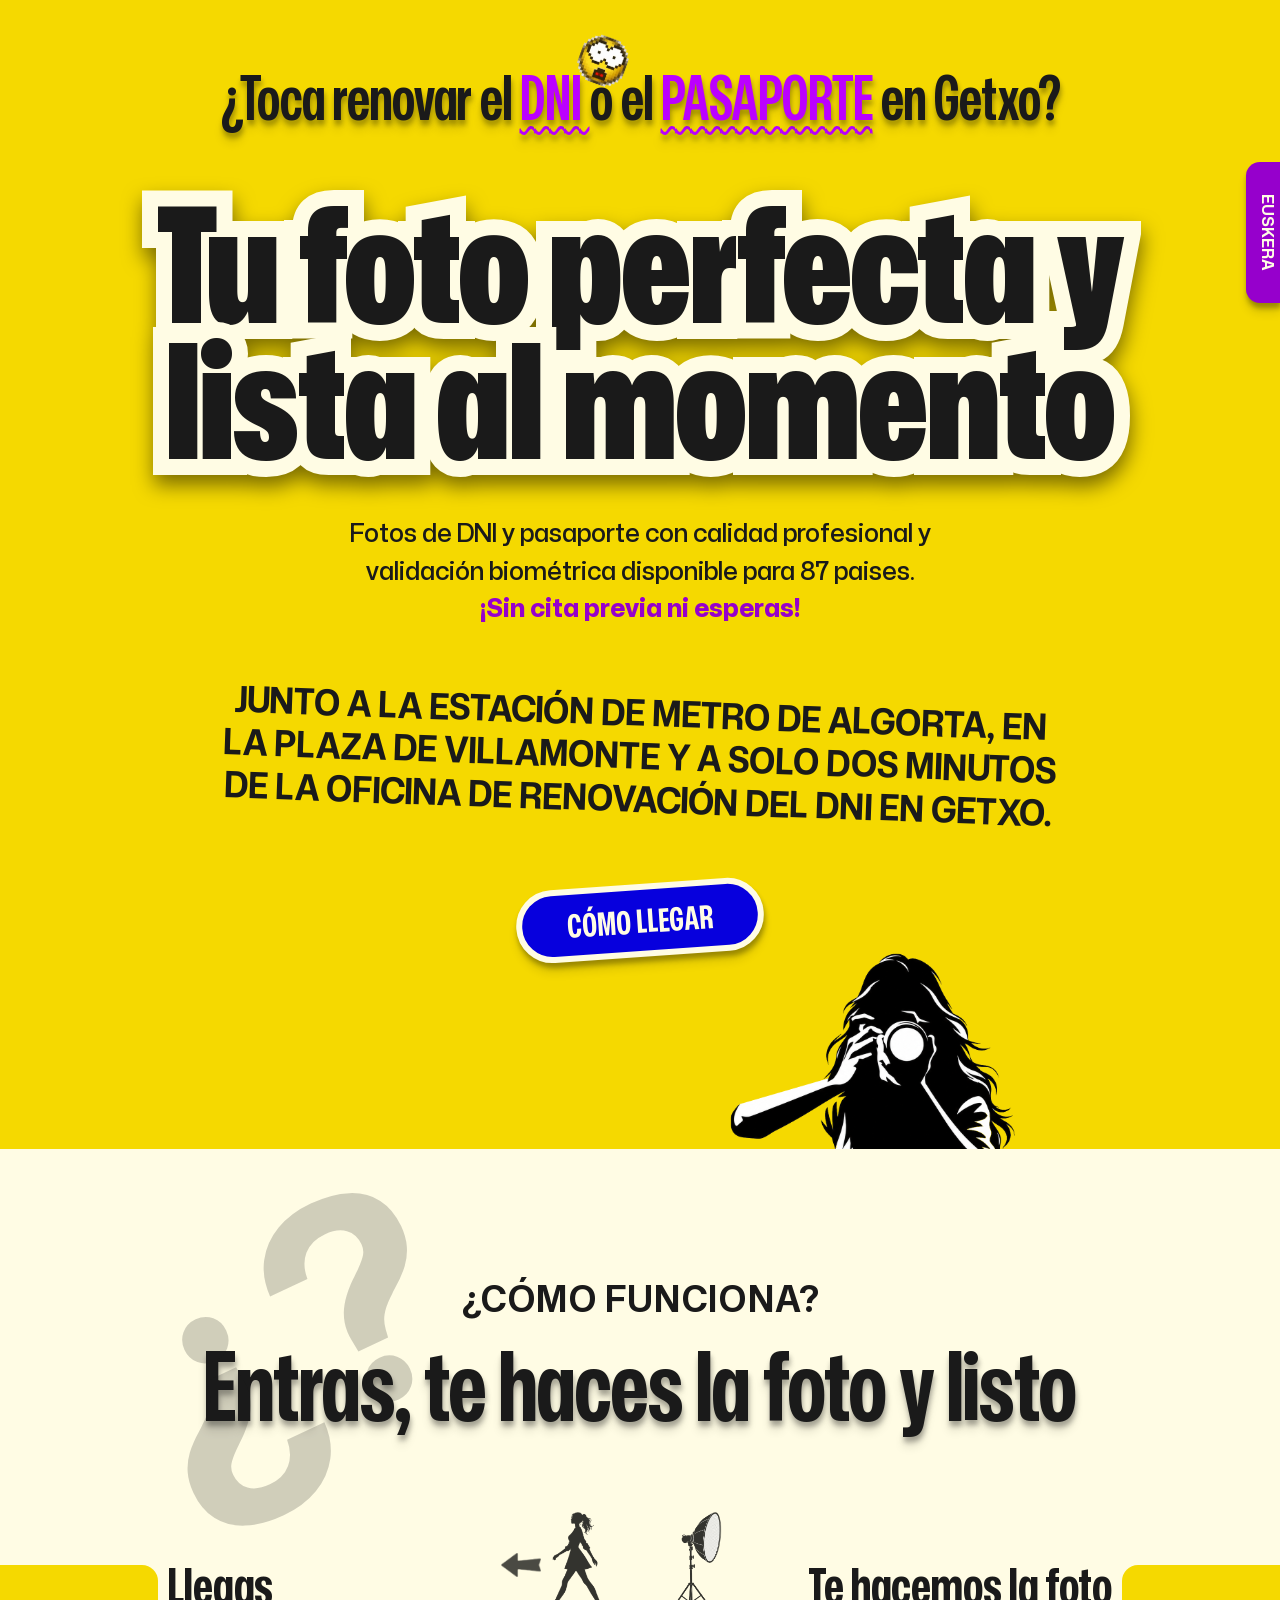
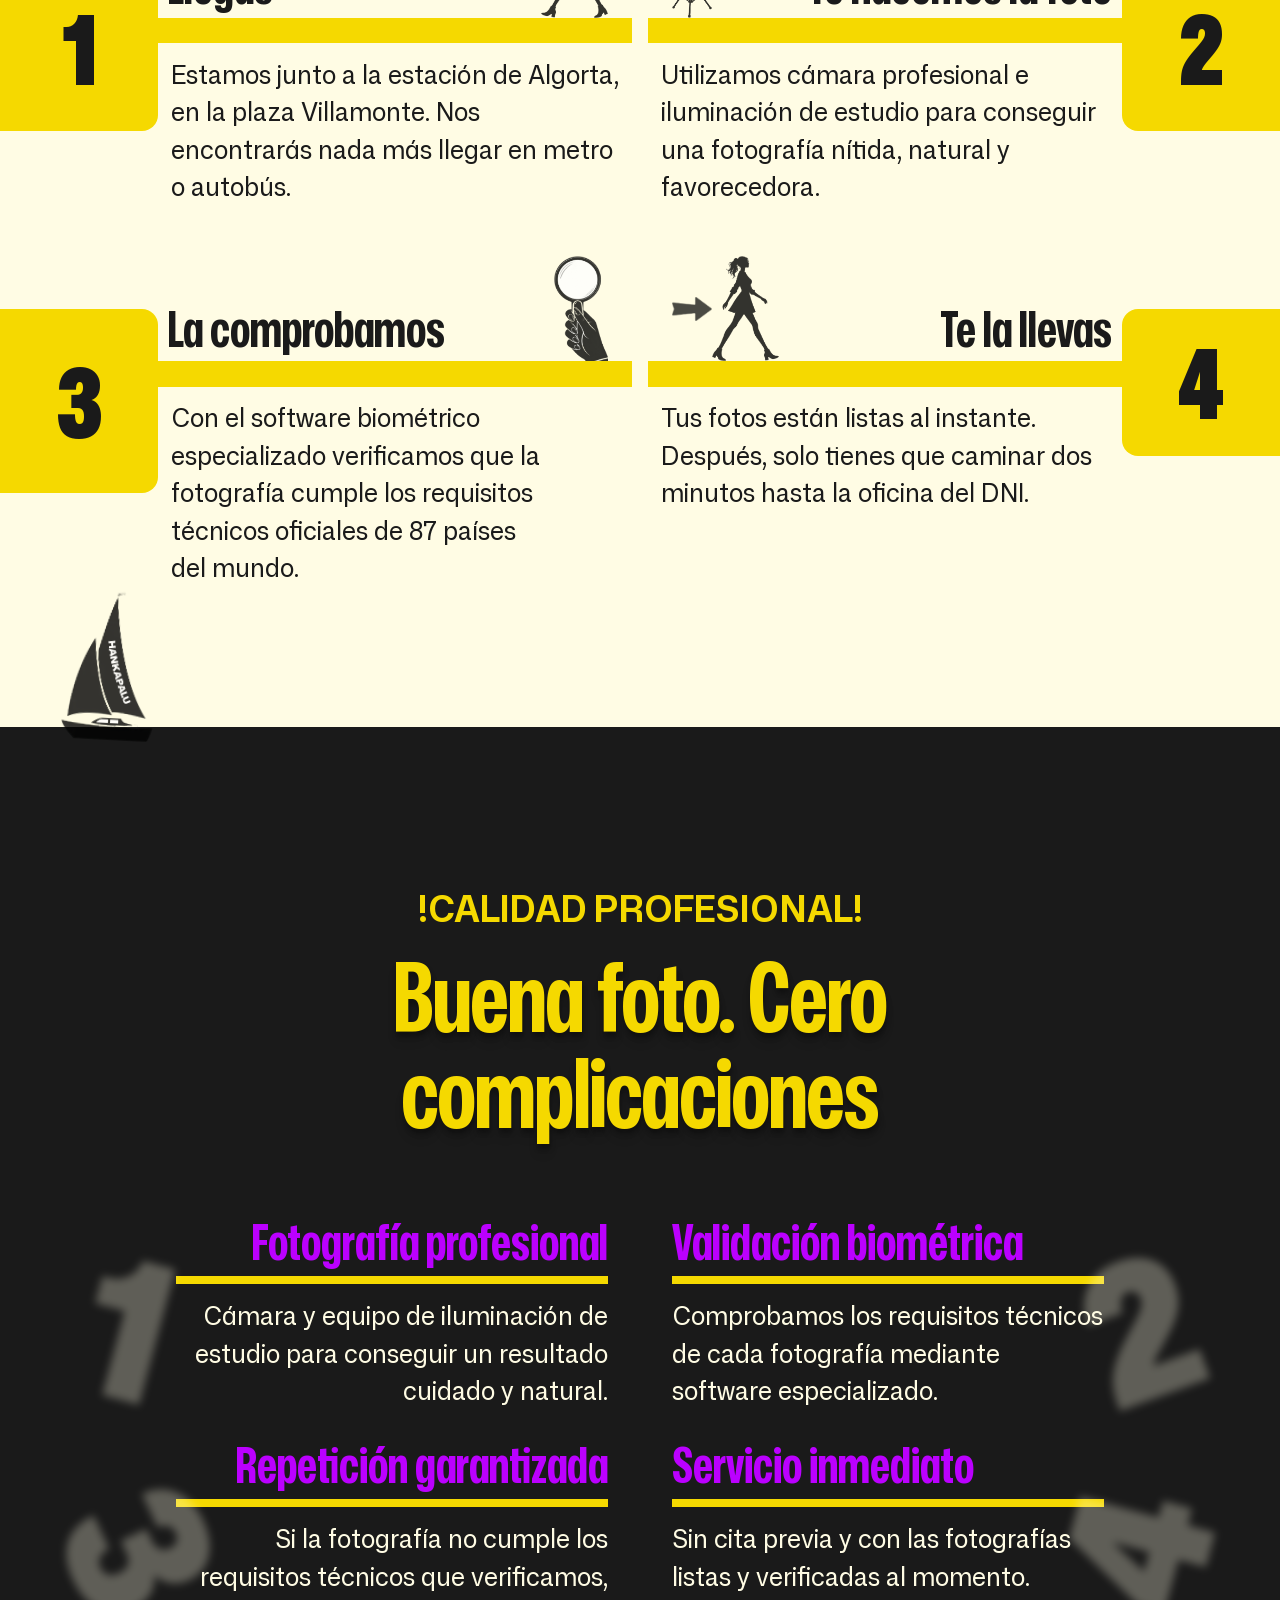
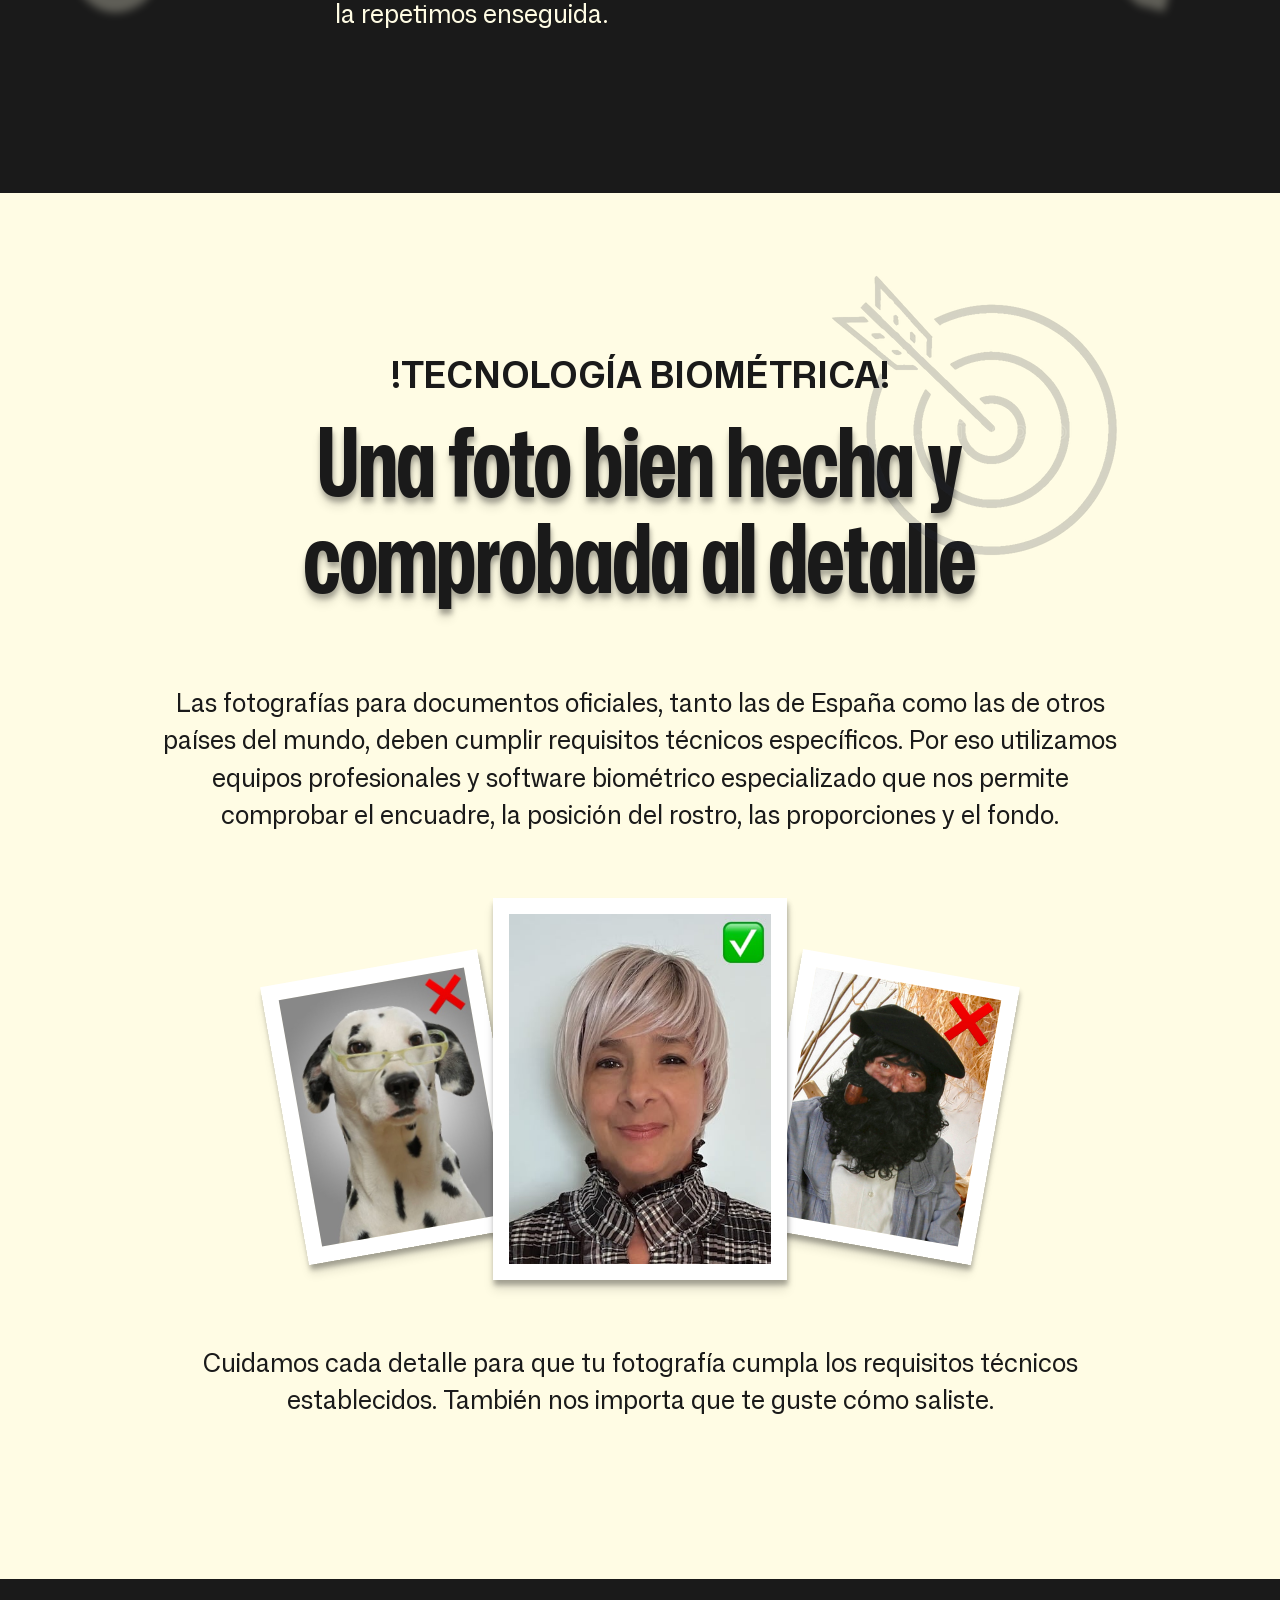
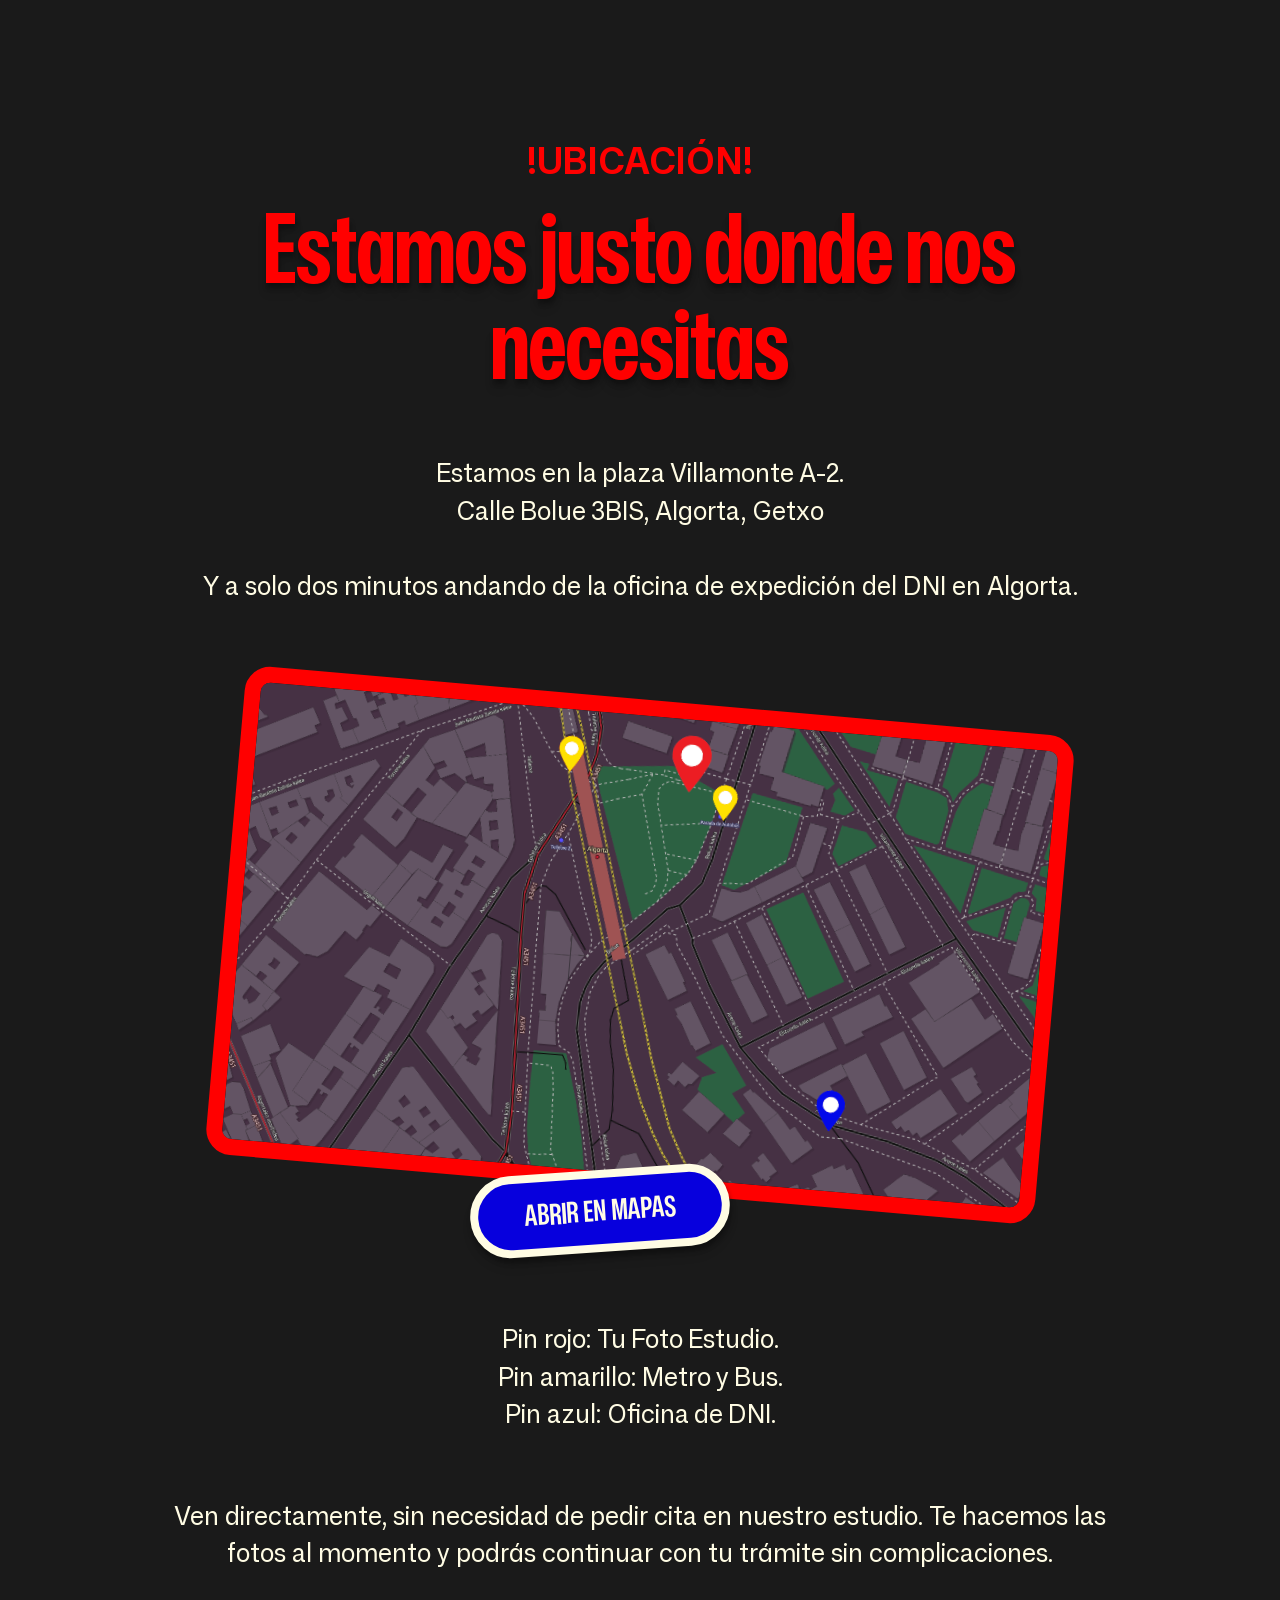
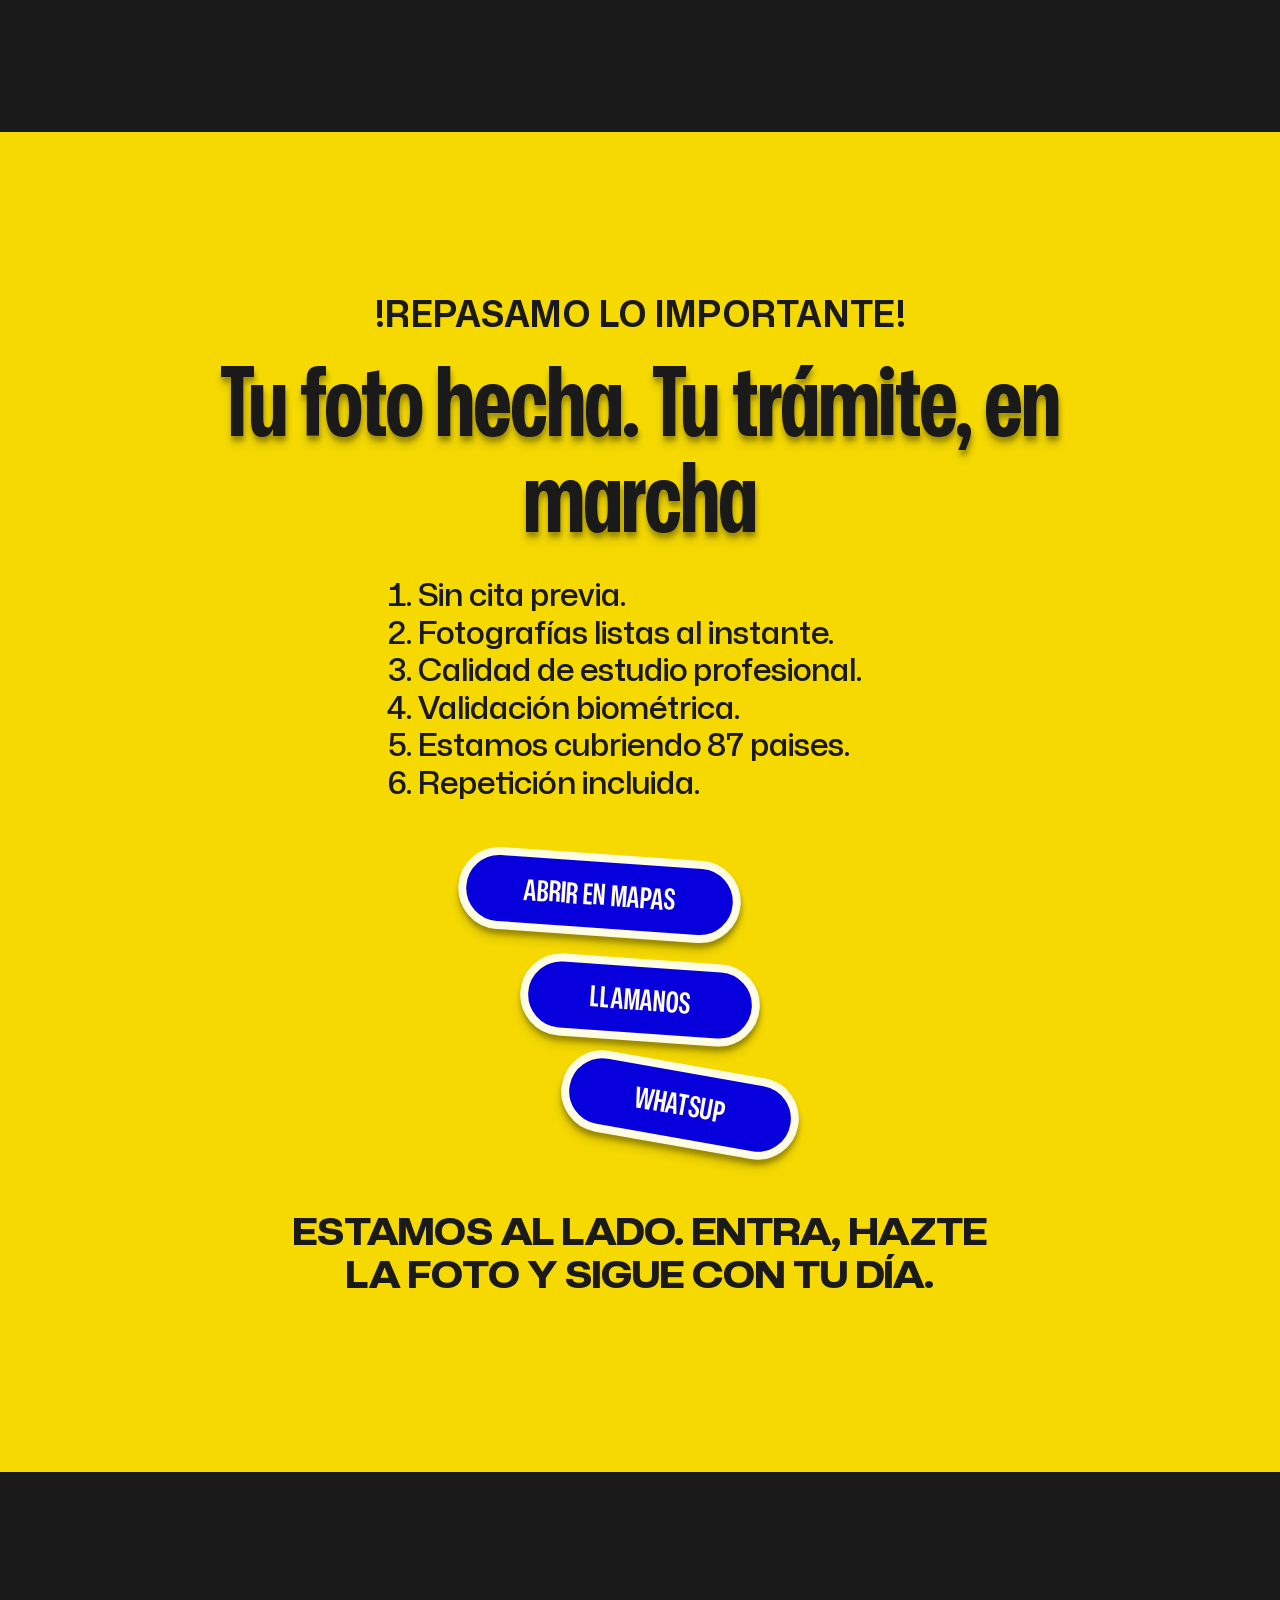
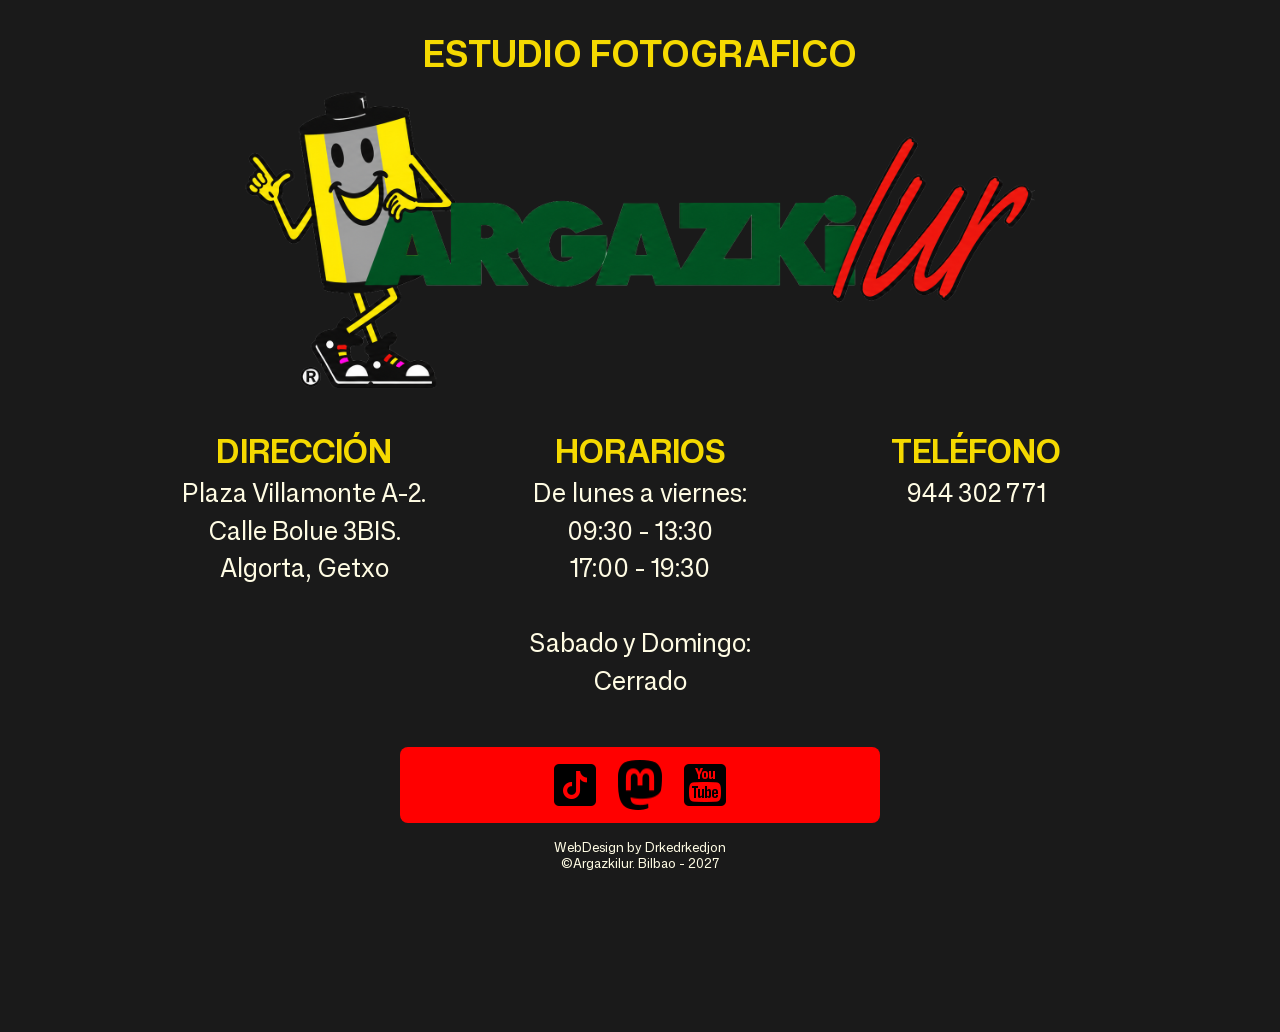
==== commit e09f0e95: "Merge branch 'beta'" ====
--- a/index.html
+++ b/index.html
@@ -266,18 +266,18 @@
           Y a solo dos minutos andando de la oficina de expedición del DNI en
           Algorta.
         </p>
+        <img
+          loading="lazy"
+          class="mapa-osm"
+          src="./assets/images/mapa-openstreet.png"
+          alt=""
+        />
+        <button class="action-btn-ubicacion">ABRIR EN MAPAS</button>
         <p class="pin-shit">
           Pin rojo: Tu&nbsp;Foto&nbsp;Estudio. <br />
           Pin amarillo: Metro&nbsp;y&nbsp;Bus. <br />
           Pin azul: Oficina&nbsp;de&nbsp;DNI.
         </p>
-        <img
-          loading="lazy"
-          class="mapa-osm"
-          src="./assets/images/mapa-openstreet.png"
-          alt=""
-        />
-        <button class="action-btn-ubicacion">ABRIR EN MAPAS</button>
         <p>
           Ven directamente, sin necesidad de pedir cita en nuestro estudio. Te
           hacemos las fotos al momento y podrás continuar con tu trámite sin
--- a/styles/styles.css
+++ b/styles/styles.css
@@ -768,6 +768,10 @@
       max-width: 60rem;
     }
 
+    & .pin-shit {
+      margin-top: 3rem;
+    }
+
   }
 }
 
